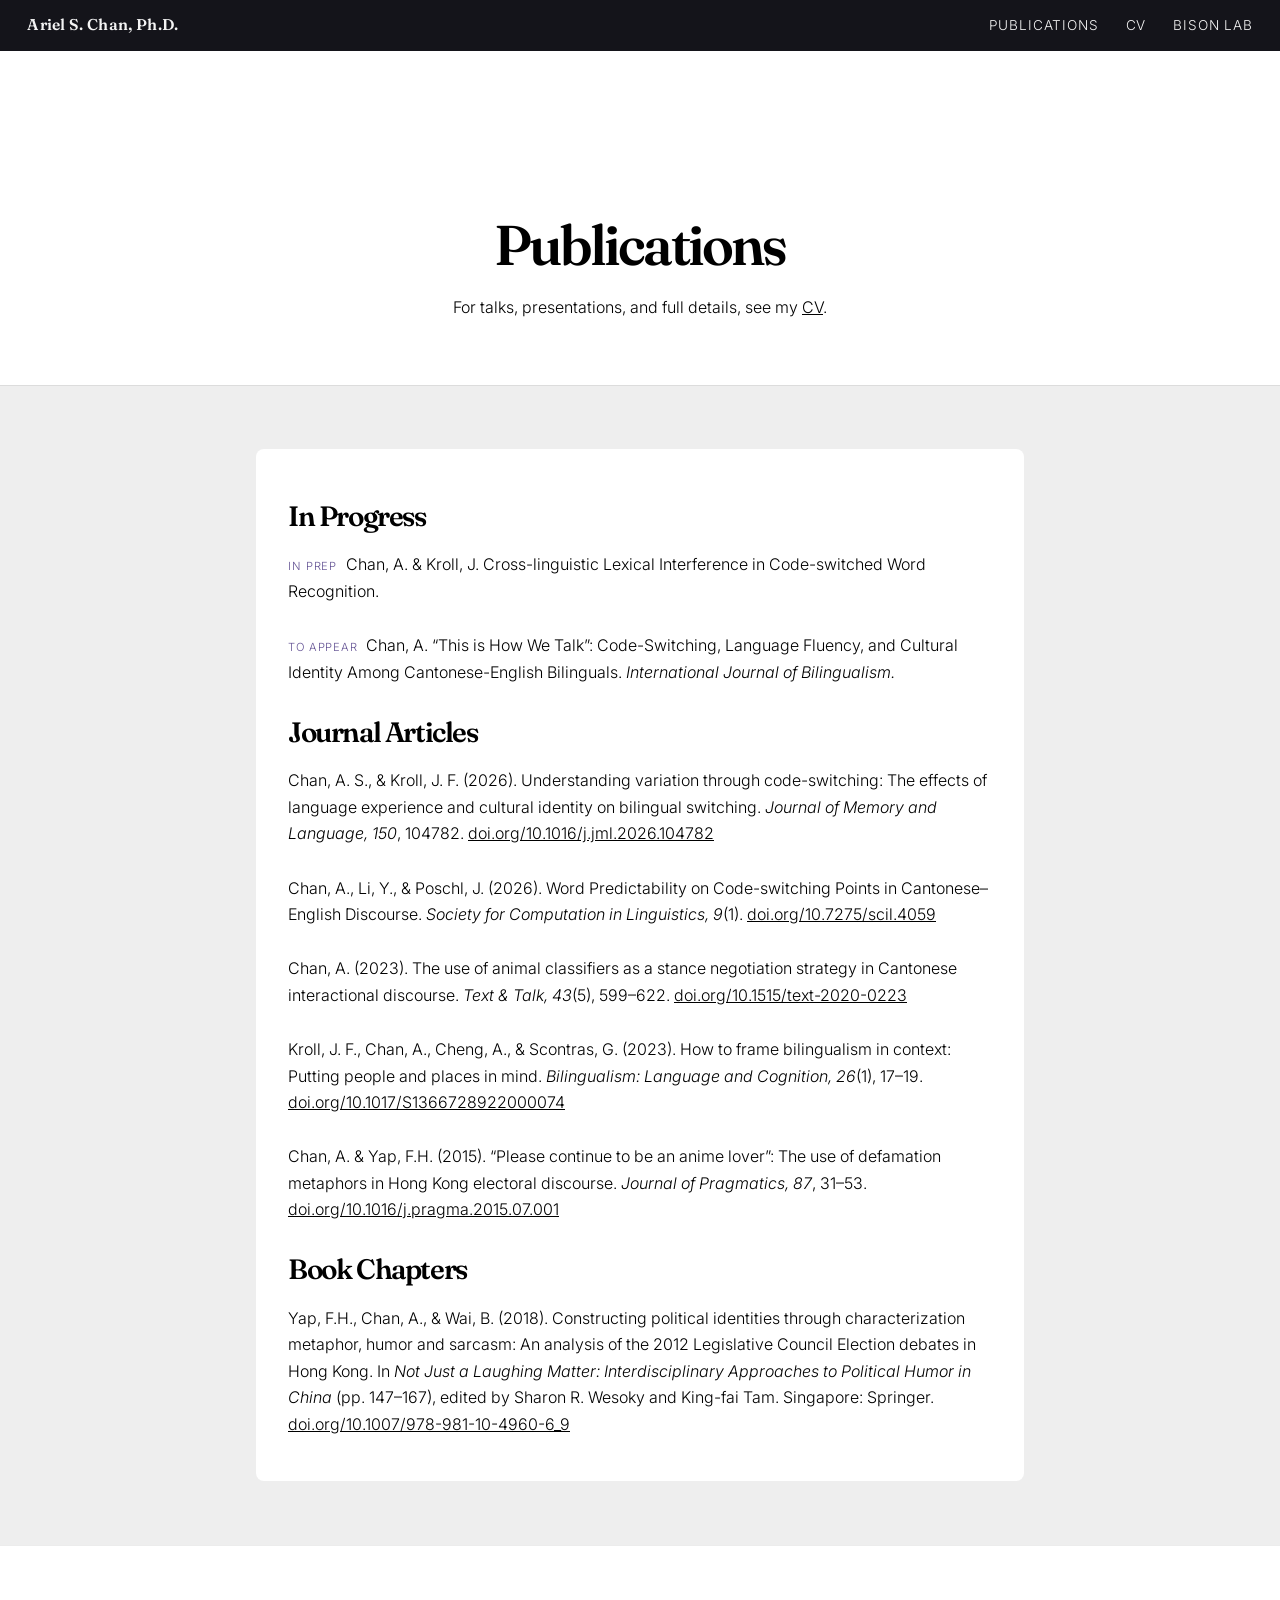
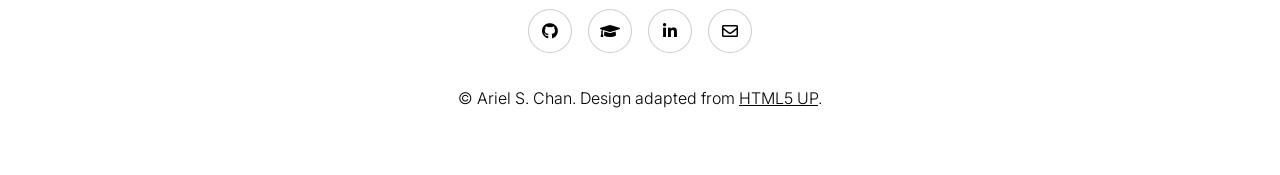
==== publications.html @ 3d6a3bdb "Update Beyond Research copy, justify About/Beyond Research text, remove Dissertation section from Pu" ====
<!DOCTYPE HTML>
<!--
	Based on Story by HTML5 UP (html5up.net/story) | @ajlkn
	Free for personal and commercial use under the CCA 3.0 license (html5up.net/license)
-->
<html>
	<head>
		<title>Publications — Ariel S. Chan, Ph.D.</title>
		<meta charset="utf-8" />
		<meta name="viewport" content="width=device-width, initial-scale=1, user-scalable=no" />
		<meta name="description" content="Publications by Ariel S. Chan, Ph.D. — bilingualism, code-switching, and sociolinguistics research." />
		<link rel="stylesheet" href="assets/css/main.css" />
		<link rel="stylesheet" href="assets/css/custom.css" />
		<noscript><link rel="stylesheet" href="assets/css/noscript.css" /></noscript>
	</head>
	<body class="is-preload">

		<nav class="site-nav">
			<a class="brand" href="index.html">Ariel S. Chan, Ph.D.</a>
			<a href="publications.html">Publications</a>
			<a href="files/Ariel_Chan_CV.pdf" target="_blank" rel="noopener">CV</a>
			<a href="https://bisonlab.sites.ucsc.edu/" target="_blank" rel="noopener">BiSoN Lab</a>
		</nav>

		<div id="wrapper" class="divided">

				<section class="wrapper style1 align-center" style="padding-top: 6em;">
					<div class="inner medium">
						<h1>Publications</h1>
						<p>For talks, presentations, and full details, see my <a href="files/Ariel_Chan_CV.pdf" target="_blank" rel="noopener">CV</a>.</p>
					</div>
				</section>

				<section class="wrapper style2 align-left">
					<div class="inner medium">
						<h2>In Progress</h2>

						<div class="pub-entry">
							<span class="pub-tag">In prep</span>Chan, A. &amp; Kroll, J. Cross-linguistic Lexical Interference in Code-switched Word Recognition.
						</div>

						<div class="pub-entry">
							<span class="pub-tag">To appear</span>Chan, A. &ldquo;This is How We Talk&rdquo;: Code-Switching, Language Fluency, and Cultural Identity Among Cantonese-English Bilinguals. <span class="pub-venue">International Journal of Bilingualism.</span>
						</div>

						<h2>Journal Articles</h2>

						<div class="pub-entry">
							Chan, A. S., &amp; Kroll, J. F. (2026). Understanding variation through code-switching: The effects of language experience and cultural identity on bilingual switching. <span class="pub-venue">Journal of Memory and Language, 150</span>, 104782. <a href="https://doi.org/10.1016/j.jml.2026.104782" target="_blank" rel="noopener">doi.org/10.1016/j.jml.2026.104782</a>
						</div>

						<div class="pub-entry">
							Chan, A., Li, Y., &amp; Poschl, J. (2026). Word Predictability on Code-switching Points in Cantonese&ndash;English Discourse. <span class="pub-venue">Society for Computation in Linguistics, 9</span>(1). <a href="https://doi.org/10.7275/scil.4059" target="_blank" rel="noopener">doi.org/10.7275/scil.4059</a>
						</div>

						<div class="pub-entry">
							Chan, A. (2023). The use of animal classifiers as a stance negotiation strategy in Cantonese interactional discourse. <span class="pub-venue">Text &amp; Talk, 43</span>(5), 599&ndash;622. <a href="https://doi.org/10.1515/text-2020-0223" target="_blank" rel="noopener">doi.org/10.1515/text-2020-0223</a>
						</div>

						<div class="pub-entry">
							Kroll, J. F., Chan, A., Cheng, A., &amp; Scontras, G. (2023). How to frame bilingualism in context: Putting people and places in mind. <span class="pub-venue">Bilingualism: Language and Cognition, 26</span>(1), 17&ndash;19. <a href="https://doi.org/10.1017/S1366728922000074" target="_blank" rel="noopener">doi.org/10.1017/S1366728922000074</a>
						</div>

						<div class="pub-entry">
							Chan, A. &amp; Yap, F.H. (2015). &ldquo;Please continue to be an anime lover&rdquo;: The use of defamation metaphors in Hong Kong electoral discourse. <span class="pub-venue">Journal of Pragmatics, 87</span>, 31&ndash;53. <a href="https://doi.org/10.1016/j.pragma.2015.07.001" target="_blank" rel="noopener">doi.org/10.1016/j.pragma.2015.07.001</a>
						</div>

						<h2>Book Chapters</h2>

						<div class="pub-entry">
							Yap, F.H., Chan, A., &amp; Wai, B. (2018). Constructing political identities through characterization metaphor, humor and sarcasm: An analysis of the 2012 Legislative Council Election debates in Hong Kong. In <span class="pub-venue">Not Just a Laughing Matter: Interdisciplinary Approaches to Political Humor in China</span> (pp. 147&ndash;167), edited by Sharon R. Wesoky and King-fai Tam. Singapore: Springer. <a href="https://doi.org/10.1007/978-981-10-4960-6_9" target="_blank" rel="noopener">doi.org/10.1007/978-981-10-4960-6_9</a>
						</div>

					</div>
				</section>

				<footer class="wrapper style1 align-center">
					<div class="inner">
						<ul class="icons">
							<li><a href="https://github.com/arielschan" class="icon brands style2 fa-github" target="_blank" rel="noopener"><span class="label">GitHub</span></a></li>
							<li><a href="https://scholar.google.com/citations?user=h59geQ8AAAAJ&hl=en&oi=ao" class="icon solid style2 fa-graduation-cap" target="_blank" rel="noopener"><span class="label">Google Scholar</span></a></li>
							<li><a href="https://www.linkedin.com/in/arielslchan/" class="icon brands style2 fa-linkedin-in" target="_blank" rel="noopener"><span class="label">LinkedIn</span></a></li>
							<li><a href="mailto:arielchan@ucsc.edu" class="icon style2 fa-envelope"><span class="label">Email</span></a></li>
						</ul>
						<p>&copy; Ariel S. Chan. Design adapted from <a href="https://html5up.net" target="_blank" rel="noopener">HTML5 UP</a>.</p>
					</div>
				</footer>

		</div>

		<script src="assets/js/jquery.min.js"></script>
		<script src="assets/js/jquery.scrollex.min.js"></script>
		<script src="assets/js/jquery.scrolly.min.js"></script>
		<script src="assets/js/browser.min.js"></script>
		<script src="assets/js/breakpoints.min.js"></script>
		<script src="assets/js/util.js"></script>
		<script src="assets/js/main.js"></script>

	</body>
</html>
---- assets/css/main.css ----
@import url(fontawesome-all.min.css);
@import url("https://fonts.googleapis.com/css?family=Source+Sans+Pro:300,300i,400,400i");

/*
	Story by HTML5 UP
	html5up.net | @ajlkn
	Free for personal and commercial use under the CCA 3.0 license (html5up.net/license)
*/

html, body, div, span, applet, object,
iframe, h1, h2, h3, h4, h5, h6, p, blockquote,
pre, a, abbr, acronym, address, big, cite,
code, del, dfn, em, img, ins, kbd, q, s, samp,
small, strike, strong, sub, sup, tt, var, b,
u, i, center, dl, dt, dd, ol, ul, li, fieldset,
form, label, legend, table, caption, tbody,
tfoot, thead, tr, th, td, article, aside,
canvas, details, embed, figure, figcaption,
footer, header, hgroup, menu, nav, output, ruby,
section, summary, time, mark, audio, video {
	margin: 0;
	padding: 0;
	border: 0;
	font-size: 100%;
	font: inherit;
	vertical-align: baseline;}

article, aside, details, figcaption, figure,
footer, header, hgroup, menu, nav, section {
	display: block;}

body {
	line-height: 1;
}

ol, ul {
	list-style: none;
}

blockquote, q {
	quotes: none;
}

	blockquote:before, blockquote:after, q:before, q:after {
		content: '';
		content: none;
	}

table {
	border-collapse: collapse;
	border-spacing: 0;
}

body {
	-webkit-text-size-adjust: none;
}

mark {
	background-color: transparent;
	color: inherit;
}

input::-moz-focus-inner {
	border: 0;
	padding: 0;
}

input, select, textarea {
	-moz-appearance: none;
	-webkit-appearance: none;
	-ms-appearance: none;
	appearance: none;
}

/* Basic */

	@-ms-viewport {
		width: device-width;
	}

	body {
		-ms-overflow-style: scrollbar;
	}

	@media screen and (max-width: 480px) {

		html, body {
			min-width: 320px;
		}

	}

	html {
		box-sizing: border-box;
	}

	*, *:before, *:after {
		box-sizing: inherit;
	}

	body {
		background: #ffffff;
	}

		body.is-preload *, body.is-preload *:before, body.is-preload *:after {
			-moz-animation: none !important;
			-webkit-animation: none !important;
			-ms-animation: none !important;
			animation: none !important;
			-moz-transition: none !important;
			-webkit-transition: none !important;
			-ms-transition: none !important;
			transition: none !important;
		}

/* Type */

	html {
		font-size: 18pt;
	}

		@media screen and (max-width: 1680px) {

			html {
				font-size: 14pt;
			}

		}

		@media screen and (max-width: 1280px) {

			html {
				font-size: 12pt;
			}

		}

		@media screen and (max-width: 736px) {

			html {
				font-size: 11pt;
			}

		}

		@media screen and (max-width: 360px) {

			html {
				font-size: 10pt;
			}

		}

	body {
		background-color: #ffffff;
		color: #000000;
	}

	body, input, select, textarea {
		font-family: "Source Sans Pro", Helvetica, sans-serif;
		font-size: 1rem;
		font-weight: 300;
		line-height: 1.65;
	}

	a {
		-moz-transition: color 0.2s ease-in-out;
		-webkit-transition: color 0.2s ease-in-out;
		-ms-transition: color 0.2s ease-in-out;
		transition: color 0.2s ease-in-out;
		text-decoration: underline;
	}

		a:hover {
			text-decoration: none;
		}

	strong, b {
		font-weight: 400;
	}

	em, i {
		font-style: italic;
	}

	p {
		margin: 0 0 2rem 0;
	}

		p.major {
			font-size: 1.25rem;
		}

	h1, h2, h3, h4, h5, h6 {
		font-weight: 300;
		line-height: 1.375;
		letter-spacing: -0.05em;
		margin: 0 0 1rem 0;
	}

		h1 a, h2 a, h3 a, h4 a, h5 a, h6 a {
			color: inherit;
			text-decoration: none;
		}

	h1 {
		font-size: 3.5rem;
		line-height: 1.2;
	}

	h2 {
		font-size: 2.25rem;
	}

	h3 {
		font-size: 1.5rem;
	}

	h4 {
		font-size: 1.1rem;
	}

	h5 {
		font-size: 0.9rem;
	}

	h6 {
		font-size: 0.7rem;
	}

	sub {
		font-size: 0.8rem;
		position: relative;
		top: 0.5rem;
	}

	sup {
		font-size: 0.8rem;
		position: relative;
		top: -0.5rem;
	}

	blockquote {
		border-left: solid 4px;
		font-style: italic;
		margin: 0 0 2rem 0;
		padding: 0.5rem 0 0.5rem 2rem;
	}

	code {
		border-radius: 4px;
		font-family: "Courier New", monospace;
		font-size: 0.9em;
		margin: 0 0.25rem;
		padding: 0.25rem 0.325rem;
	}

	pre {
		-webkit-overflow-scrolling: touch;
		font-family: "Courier New", monospace;
		font-size: 0.9em;
		margin: 0 0 2rem 0;
	}

		pre code {
			display: block;
			line-height: 1.5;
			padding: 0.75rem 1rem;
			overflow-x: auto;
		}

	hr {
		border: 0;
		border-bottom: solid 1px;
		margin: 2.5rem 0;
	}

		hr.major {
			margin: 3.5rem 0;
		}

	.align-left {
		text-align: left;
	}

	.align-center {
		text-align: center;
	}

	.align-right {
		text-align: right;
	}

	@media screen and (max-width: 736px) {

		p.major {
			font-size: 1.1rem;
		}

		h1 {
			font-size: 2.5rem;
		}

		h2 {
			font-size: 2rem;
		}

		h3 {
			font-size: 1.25rem;
		}

		h4 {
			font-size: 1rem;
		}

	}

	input, select, textarea {
		color: #000000;
	}

	a {
		color: #000000;
	}

		a:hover {
			color: #47D3E5;
		}

	strong, b {
		color: #000000;
	}

	h1, h2, h3, h4, h5, h6 {
		color: #000000;
	}

	blockquote {
		border-left-color: rgba(0, 0, 0, 0.2);
	}

	code {
		background: rgba(0, 0, 0, 0.05);
		border-color: rgba(0, 0, 0, 0.2);
	}

	hr {
		border-bottom-color: rgba(0, 0, 0, 0.2);
	}

/* Row */

	.row {
		display: flex;
		flex-wrap: wrap;
		box-sizing: border-box;
		align-items: stretch;
	}

		.row > * {
			box-sizing: border-box;
		}

		.row.gtr-uniform > * > :last-child {
			margin-bottom: 0;
		}

		.row.aln-left {
			justify-content: flex-start;
		}

		.row.aln-center {
			justify-content: center;
		}

		.row.aln-right {
			justify-content: flex-end;
		}

		.row.aln-top {
			align-items: flex-start;
		}

		.row.aln-middle {
			align-items: center;
		}

		.row.aln-bottom {
			align-items: flex-end;
		}

		.row > .imp {
			order: -1;
		}

		.row > .col-1 {
			width: 8.33333%;
		}

		.row > .off-1 {
			margin-left: 8.33333%;
		}

		.row > .col-2 {
			width: 16.66667%;
		}

		.row > .off-2 {
			margin-left: 16.66667%;
		}

		.row > .col-3 {
			width: 25%;
		}

		.row > .off-3 {
			margin-left: 25%;
		}

		.row > .col-4 {
			width: 33.33333%;
		}

		.row > .off-4 {
			margin-left: 33.33333%;
		}

		.row > .col-5 {
			width: 41.66667%;
		}

		.row > .off-5 {
			margin-left: 41.66667%;
		}

		.row > .col-6 {
			width: 50%;
		}

		.row > .off-6 {
			margin-left: 50%;
		}

		.row > .col-7 {
			width: 58.33333%;
		}

		.row > .off-7 {
			margin-left: 58.33333%;
		}

		.row > .col-8 {
			width: 66.66667%;
		}

		.row > .off-8 {
			margin-left: 66.66667%;
		}

		.row > .col-9 {
			width: 75%;
		}

		.row > .off-9 {
			margin-left: 75%;
		}

		.row > .col-10 {
			width: 83.33333%;
		}

		.row > .off-10 {
			margin-left: 83.33333%;
		}

		.row > .col-11 {
			width: 91.66667%;
		}

		.row > .off-11 {
			margin-left: 91.66667%;
		}

		.row > .col-12 {
			width: 100%;
		}

		.row > .off-12 {
			margin-left: 100%;
		}

		.row.gtr-0 {
			margin-top: 0;
			margin-left: 0rem;
		}

			.row.gtr-0 > * {
				padding: 0 0 0 0rem;
			}

			.row.gtr-0.gtr-uniform {
				margin-top: 0rem;
			}

				.row.gtr-0.gtr-uniform > * {
					padding-top: 0rem;
				}

		.row.gtr-25 {
			margin-top: 0;
			margin-left: -0.5rem;
		}

			.row.gtr-25 > * {
				padding: 0 0 0 0.5rem;
			}

			.row.gtr-25.gtr-uniform {
				margin-top: -0.5rem;
			}

				.row.gtr-25.gtr-uniform > * {
					padding-top: 0.5rem;
				}

		.row.gtr-50 {
			margin-top: 0;
			margin-left: -1rem;
		}

			.row.gtr-50 > * {
				padding: 0 0 0 1rem;
			}

			.row.gtr-50.gtr-uniform {
				margin-top: -1rem;
			}

				.row.gtr-50.gtr-uniform > * {
					padding-top: 1rem;
				}

		.row {
			margin-top: 0;
			margin-left: -2rem;
		}

			.row > * {
				padding: 0 0 0 2rem;
			}

			.row.gtr-uniform {
				margin-top: -2rem;
			}

				.row.gtr-uniform > * {
					padding-top: 2rem;
				}

		.row.gtr-150 {
			margin-top: 0;
			margin-left: -3rem;
		}

			.row.gtr-150 > * {
				padding: 0 0 0 3rem;
			}

			.row.gtr-150.gtr-uniform {
				margin-top: -3rem;
			}

				.row.gtr-150.gtr-uniform > * {
					padding-top: 3rem;
				}

		.row.gtr-200 {
			margin-top: 0;
			margin-left: -4rem;
		}

			.row.gtr-200 > * {
				padding: 0 0 0 4rem;
			}

			.row.gtr-200.gtr-uniform {
				margin-top: -4rem;
			}

				.row.gtr-200.gtr-uniform > * {
					padding-top: 4rem;
				}

		@media screen and (max-width: 1680px) {

			.row {
				display: flex;
				flex-wrap: wrap;
				box-sizing: border-box;
				align-items: stretch;
			}

				.row > * {
					box-sizing: border-box;
				}

				.row.gtr-uniform > * > :last-child {
					margin-bottom: 0;
				}

				.row.aln-left {
					justify-content: flex-start;
				}

				.row.aln-center {
					justify-content: center;
				}

				.row.aln-right {
					justify-content: flex-end;
				}

				.row.aln-top {
					align-items: flex-start;
				}

				.row.aln-middle {
					align-items: center;
				}

				.row.aln-bottom {
					align-items: flex-end;
				}

				.row > .imp-xlarge {
					order: -1;
				}

				.row > .col-1-xlarge {
					width: 8.33333%;
				}

				.row > .off-1-xlarge {
					margin-left: 8.33333%;
				}

				.row > .col-2-xlarge {
					width: 16.66667%;
				}

				.row > .off-2-xlarge {
					margin-left: 16.66667%;
				}

				.row > .col-3-xlarge {
					width: 25%;
				}

				.row > .off-3-xlarge {
					margin-left: 25%;
				}

				.row > .col-4-xlarge {
					width: 33.33333%;
				}

				.row > .off-4-xlarge {
					margin-left: 33.33333%;
				}

				.row > .col-5-xlarge {
					width: 41.66667%;
				}

				.row > .off-5-xlarge {
					margin-left: 41.66667%;
				}

				.row > .col-6-xlarge {
					width: 50%;
				}

				.row > .off-6-xlarge {
					margin-left: 50%;
				}

				.row > .col-7-xlarge {
					width: 58.33333%;
				}

				.row > .off-7-xlarge {
					margin-left: 58.33333%;
				}

				.row > .col-8-xlarge {
					width: 66.66667%;
				}

				.row > .off-8-xlarge {
					margin-left: 66.66667%;
				}

				.row > .col-9-xlarge {
					width: 75%;
				}

				.row > .off-9-xlarge {
					margin-left: 75%;
				}

				.row > .col-10-xlarge {
					width: 83.33333%;
				}

				.row > .off-10-xlarge {
					margin-left: 83.33333%;
				}

				.row > .col-11-xlarge {
					width: 91.66667%;
				}

				.row > .off-11-xlarge {
					margin-left: 91.66667%;
				}

				.row > .col-12-xlarge {
					width: 100%;
				}

				.row > .off-12-xlarge {
					margin-left: 100%;
				}

				.row.gtr-0 {
					margin-top: 0;
					margin-left: 0rem;
				}

					.row.gtr-0 > * {
						padding: 0 0 0 0rem;
					}

					.row.gtr-0.gtr-uniform {
						margin-top: 0rem;
					}

						.row.gtr-0.gtr-uniform > * {
							padding-top: 0rem;
						}

				.row.gtr-25 {
					margin-top: 0;
					margin-left: -0.5rem;
				}

					.row.gtr-25 > * {
						padding: 0 0 0 0.5rem;
					}

					.row.gtr-25.gtr-uniform {
						margin-top: -0.5rem;
					}

						.row.gtr-25.gtr-uniform > * {
							padding-top: 0.5rem;
						}

				.row.gtr-50 {
					margin-top: 0;
					margin-left: -1rem;
				}

					.row.gtr-50 > * {
						padding: 0 0 0 1rem;
					}

					.row.gtr-50.gtr-uniform {
						margin-top: -1rem;
					}

						.row.gtr-50.gtr-uniform > * {
							padding-top: 1rem;
						}

				.row {
					margin-top: 0;
					margin-left: -2rem;
				}

					.row > * {
						padding: 0 0 0 2rem;
					}

					.row.gtr-uniform {
						margin-top: -2rem;
					}

						.row.gtr-uniform > * {
							padding-top: 2rem;
						}

				.row.gtr-150 {
					margin-top: 0;
					margin-left: -3rem;
				}

					.row.gtr-150 > * {
						padding: 0 0 0 3rem;
					}

					.row.gtr-150.gtr-uniform {
						margin-top: -3rem;
					}

						.row.gtr-150.gtr-uniform > * {
							padding-top: 3rem;
						}

				.row.gtr-200 {
					margin-top: 0;
					margin-left: -4rem;
				}

					.row.gtr-200 > * {
						padding: 0 0 0 4rem;
					}

					.row.gtr-200.gtr-uniform {
						margin-top: -4rem;
					}

						.row.gtr-200.gtr-uniform > * {
							padding-top: 4rem;
						}

		}

		@media screen and (max-width: 1280px) {

			.row {
				display: flex;
				flex-wrap: wrap;
				box-sizing: border-box;
				align-items: stretch;
			}

				.row > * {
					box-sizing: border-box;
				}

				.row.gtr-uniform > * > :last-child {
					margin-bottom: 0;
				}

				.row.aln-left {
					justify-content: flex-start;
				}

				.row.aln-center {
					justify-content: center;
				}

				.row.aln-right {
					justify-content: flex-end;
				}

				.row.aln-top {
					align-items: flex-start;
				}

				.row.aln-middle {
					align-items: center;
				}

				.row.aln-bottom {
					align-items: flex-end;
				}

				.row > .imp-large {
					order: -1;
				}

				.row > .col-1-large {
					width: 8.33333%;
				}

				.row > .off-1-large {
					margin-left: 8.33333%;
				}

				.row > .col-2-large {
					width: 16.66667%;
				}

				.row > .off-2-large {
					margin-left: 16.66667%;
				}

				.row > .col-3-large {
					width: 25%;
				}

				.row > .off-3-large {
					margin-left: 25%;
				}

				.row > .col-4-large {
					width: 33.33333%;
				}

				.row > .off-4-large {
					margin-left: 33.33333%;
				}

				.row > .col-5-large {
					width: 41.66667%;
				}

				.row > .off-5-large {
					margin-left: 41.66667%;
				}

				.row > .col-6-large {
					width: 50%;
				}

				.row > .off-6-large {
					margin-left: 50%;
				}

				.row > .col-7-large {
					width: 58.33333%;
				}

				.row > .off-7-large {
					margin-left: 58.33333%;
				}

				.row > .col-8-large {
					width: 66.66667%;
				}

				.row > .off-8-large {
					margin-left: 66.66667%;
				}

				.row > .col-9-large {
					width: 75%;
				}

				.row > .off-9-large {
					margin-left: 75%;
				}

				.row > .col-10-large {
					width: 83.33333%;
				}

				.row > .off-10-large {
					margin-left: 83.33333%;
				}

				.row > .col-11-large {
					width: 91.66667%;
				}

				.row > .off-11-large {
					margin-left: 91.66667%;
				}

				.row > .col-12-large {
					width: 100%;
				}

				.row > .off-12-large {
					margin-left: 100%;
				}

				.row.gtr-0 {
					margin-top: 0;
					margin-left: 0rem;
				}

					.row.gtr-0 > * {
						padding: 0 0 0 0rem;
					}

					.row.gtr-0.gtr-uniform {
						margin-top: 0rem;
					}

						.row.gtr-0.gtr-uniform > * {
							padding-top: 0rem;
						}

				.row.gtr-25 {
					margin-top: 0;
					margin-left: -0.5rem;
				}

					.row.gtr-25 > * {
						padding: 0 0 0 0.5rem;
					}

					.row.gtr-25.gtr-uniform {
						margin-top: -0.5rem;
					}

						.row.gtr-25.gtr-uniform > * {
							padding-top: 0.5rem;
						}

				.row.gtr-50 {
					margin-top: 0;
					margin-left: -1rem;
				}

					.row.gtr-50 > * {
						padding: 0 0 0 1rem;
					}

					.row.gtr-50.gtr-uniform {
						margin-top: -1rem;
					}

						.row.gtr-50.gtr-uniform > * {
							padding-top: 1rem;
						}

				.row {
					margin-top: 0;
					margin-left: -2rem;
				}

					.row > * {
						padding: 0 0 0 2rem;
					}

					.row.gtr-uniform {
						margin-top: -2rem;
					}

						.row.gtr-uniform > * {
							padding-top: 2rem;
						}

				.row.gtr-150 {
					margin-top: 0;
					margin-left: -3rem;
				}

					.row.gtr-150 > * {
						padding: 0 0 0 3rem;
					}

					.row.gtr-150.gtr-uniform {
						margin-top: -3rem;
					}

						.row.gtr-150.gtr-uniform > * {
							padding-top: 3rem;
						}

				.row.gtr-200 {
					margin-top: 0;
					margin-left: -4rem;
				}

					.row.gtr-200 > * {
						padding: 0 0 0 4rem;
					}

					.row.gtr-200.gtr-uniform {
						margin-top: -4rem;
					}

						.row.gtr-200.gtr-uniform > * {
							padding-top: 4rem;
						}

		}

		@media screen and (max-width: 980px) {

			.row {
				display: flex;
				flex-wrap: wrap;
				box-sizing: border-box;
				align-items: stretch;
			}

				.row > * {
					box-sizing: border-box;
				}

				.row.gtr-uniform > * > :last-child {
					margin-bottom: 0;
				}

				.row.aln-left {
					justify-content: flex-start;
				}

				.row.aln-center {
					justify-content: center;
				}

				.row.aln-right {
					justify-content: flex-end;
				}

				.row.aln-top {
					align-items: flex-start;
				}

				.row.aln-middle {
					align-items: center;
				}

				.row.aln-bottom {
					align-items: flex-end;
				}

				.row > .imp-medium {
					order: -1;
				}

				.row > .col-1-medium {
					width: 8.33333%;
				}

				.row > .off-1-medium {
					margin-left: 8.33333%;
				}

				.row > .col-2-medium {
					width: 16.66667%;
				}

				.row > .off-2-medium {
					margin-left: 16.66667%;
				}

				.row > .col-3-medium {
					width: 25%;
				}

				.row > .off-3-medium {
					margin-left: 25%;
				}

				.row > .col-4-medium {
					width: 33.33333%;
				}

				.row > .off-4-medium {
					margin-left: 33.33333%;
				}

				.row > .col-5-medium {
					width: 41.66667%;
				}

				.row > .off-5-medium {
					margin-left: 41.66667%;
				}

				.row > .col-6-medium {
					width: 50%;
				}

				.row > .off-6-medium {
					margin-left: 50%;
				}

				.row > .col-7-medium {
					width: 58.33333%;
				}

				.row > .off-7-medium {
					margin-left: 58.33333%;
				}

				.row > .col-8-medium {
					width: 66.66667%;
				}

				.row > .off-8-medium {
					margin-left: 66.66667%;
				}

				.row > .col-9-medium {
					width: 75%;
				}

				.row > .off-9-medium {
					margin-left: 75%;
				}

				.row > .col-10-medium {
					width: 83.33333%;
				}

				.row > .off-10-medium {
					margin-left: 83.33333%;
				}

				.row > .col-11-medium {
					width: 91.66667%;
				}

				.row > .off-11-medium {
					margin-left: 91.66667%;
				}

				.row > .col-12-medium {
					width: 100%;
				}

				.row > .off-12-medium {
					margin-left: 100%;
				}

				.row.gtr-0 {
					margin-top: 0;
					margin-left: 0rem;
				}

					.row.gtr-0 > * {
						padding: 0 0 0 0rem;
					}

					.row.gtr-0.gtr-uniform {
						margin-top: 0rem;
					}

						.row.gtr-0.gtr-uniform > * {
							padding-top: 0rem;
						}

				.row.gtr-25 {
					margin-top: 0;
					margin-left: -0.5rem;
				}

					.row.gtr-25 > * {
						padding: 0 0 0 0.5rem;
					}

					.row.gtr-25.gtr-uniform {
						margin-top: -0.5rem;
					}

						.row.gtr-25.gtr-uniform > * {
							padding-top: 0.5rem;
						}

				.row.gtr-50 {
					margin-top: 0;
					margin-left: -1rem;
				}

					.row.gtr-50 > * {
						padding: 0 0 0 1rem;
					}

					.row.gtr-50.gtr-uniform {
						margin-top: -1rem;
					}

						.row.gtr-50.gtr-uniform > * {
							padding-top: 1rem;
						}

				.row {
					margin-top: 0;
					margin-left: -2rem;
				}

					.row > * {
						padding: 0 0 0 2rem;
					}

					.row.gtr-uniform {
						margin-top: -2rem;
					}

						.row.gtr-uniform > * {
							padding-top: 2rem;
						}

				.row.gtr-150 {
					margin-top: 0;
					margin-left: -3rem;
				}

					.row.gtr-150 > * {
						padding: 0 0 0 3rem;
					}

					.row.gtr-150.gtr-uniform {
						margin-top: -3rem;
					}

						.row.gtr-150.gtr-uniform > * {
							padding-top: 3rem;
						}

				.row.gtr-200 {
					margin-top: 0;
					margin-left: -4rem;
				}

					.row.gtr-200 > * {
						padding: 0 0 0 4rem;
					}

					.row.gtr-200.gtr-uniform {
						margin-top: -4rem;
					}

						.row.gtr-200.gtr-uniform > * {
							padding-top: 4rem;
						}

		}

		@media screen and (max-width: 736px) {

			.row {
				display: flex;
				flex-wrap: wrap;
				box-sizing: border-box;
				align-items: stretch;
			}

				.row > * {
					box-sizing: border-box;
				}

				.row.gtr-uniform > * > :last-child {
					margin-bottom: 0;
				}

				.row.aln-left {
					justify-content: flex-start;
				}

				.row.aln-center {
					justify-content: center;
				}

				.row.aln-right {
					justify-content: flex-end;
				}

				.row.aln-top {
					align-items: flex-start;
				}

				.row.aln-middle {
					align-items: center;
				}

				.row.aln-bottom {
					align-items: flex-end;
				}

				.row > .imp-small {
					order: -1;
				}

				.row > .col-1-small {
					width: 8.33333%;
				}

				.row > .off-1-small {
					margin-left: 8.33333%;
				}

				.row > .col-2-small {
					width: 16.66667%;
				}

				.row > .off-2-small {
					margin-left: 16.66667%;
				}

				.row > .col-3-small {
					width: 25%;
				}

				.row > .off-3-small {
					margin-left: 25%;
				}

				.row > .col-4-small {
					width: 33.33333%;
				}

				.row > .off-4-small {
					margin-left: 33.33333%;
				}

				.row > .col-5-small {
					width: 41.66667%;
				}

				.row > .off-5-small {
					margin-left: 41.66667%;
				}

				.row > .col-6-small {
					width: 50%;
				}

				.row > .off-6-small {
					margin-left: 50%;
				}

				.row > .col-7-small {
					width: 58.33333%;
				}

				.row > .off-7-small {
					margin-left: 58.33333%;
				}

				.row > .col-8-small {
					width: 66.66667%;
				}

				.row > .off-8-small {
					margin-left: 66.66667%;
				}

				.row > .col-9-small {
					width: 75%;
				}

				.row > .off-9-small {
					margin-left: 75%;
				}

				.row > .col-10-small {
					width: 83.33333%;
				}

				.row > .off-10-small {
					margin-left: 83.33333%;
				}

				.row > .col-11-small {
					width: 91.66667%;
				}

				.row > .off-11-small {
					margin-left: 91.66667%;
				}

				.row > .col-12-small {
					width: 100%;
				}

				.row > .off-12-small {
					margin-left: 100%;
				}

				.row.gtr-0 {
					margin-top: 0;
					margin-left: 0rem;
				}

					.row.gtr-0 > * {
						padding: 0 0 0 0rem;
					}

					.row.gtr-0.gtr-uniform {
						margin-top: 0rem;
					}

						.row.gtr-0.gtr-uniform > * {
							padding-top: 0rem;
						}

				.row.gtr-25 {
					margin-top: 0;
					margin-left: -0.5rem;
				}

					.row.gtr-25 > * {
						padding: 0 0 0 0.5rem;
					}

					.row.gtr-25.gtr-uniform {
						margin-top: -0.5rem;
					}

						.row.gtr-25.gtr-uniform > * {
							padding-top: 0.5rem;
						}

				.row.gtr-50 {
					margin-top: 0;
					margin-left: -1rem;
				}

					.row.gtr-50 > * {
						padding: 0 0 0 1rem;
					}

					.row.gtr-50.gtr-uniform {
						margin-top: -1rem;
					}

						.row.gtr-50.gtr-uniform > * {
							padding-top: 1rem;
						}

				.row {
					margin-top: 0;
					margin-left: -2rem;
				}

					.row > * {
						padding: 0 0 0 2rem;
					}

					.row.gtr-uniform {
						margin-top: -2rem;
					}

						.row.gtr-uniform > * {
							padding-top: 2rem;
						}

				.row.gtr-150 {
					margin-top: 0;
					margin-left: -3rem;
				}

					.row.gtr-150 > * {
						padding: 0 0 0 3rem;
					}

					.row.gtr-150.gtr-uniform {
						margin-top: -3rem;
					}

						.row.gtr-150.gtr-uniform > * {
							padding-top: 3rem;
						}

				.row.gtr-200 {
					margin-top: 0;
					margin-left: -4rem;
				}

					.row.gtr-200 > * {
						padding: 0 0 0 4rem;
					}

					.row.gtr-200.gtr-uniform {
						margin-top: -4rem;
					}

						.row.gtr-200.gtr-uniform > * {
							padding-top: 4rem;
						}

		}

		@media screen and (max-width: 480px) {

			.row {
				display: flex;
				flex-wrap: wrap;
				box-sizing: border-box;
				align-items: stretch;
			}

				.row > * {
					box-sizing: border-box;
				}

				.row.gtr-uniform > * > :last-child {
					margin-bottom: 0;
				}

				.row.aln-left {
					justify-content: flex-start;
				}

				.row.aln-center {
					justify-content: center;
				}

				.row.aln-right {
					justify-content: flex-end;
				}

				.row.aln-top {
					align-items: flex-start;
				}

				.row.aln-middle {
					align-items: center;
				}

				.row.aln-bottom {
					align-items: flex-end;
				}

				.row > .imp-xsmall {
					order: -1;
				}

				.row > .col-1-xsmall {
					width: 8.33333%;
				}

				.row > .off-1-xsmall {
					margin-left: 8.33333%;
				}

				.row > .col-2-xsmall {
					width: 16.66667%;
				}

				.row > .off-2-xsmall {
					margin-left: 16.66667%;
				}

				.row > .col-3-xsmall {
					width: 25%;
				}

				.row > .off-3-xsmall {
					margin-left: 25%;
				}

				.row > .col-4-xsmall {
					width: 33.33333%;
				}

				.row > .off-4-xsmall {
					margin-left: 33.33333%;
				}

				.row > .col-5-xsmall {
					width: 41.66667%;
				}

				.row > .off-5-xsmall {
					margin-left: 41.66667%;
				}

				.row > .col-6-xsmall {
					width: 50%;
				}

				.row > .off-6-xsmall {
					margin-left: 50%;
				}

				.row > .col-7-xsmall {
					width: 58.33333%;
				}

				.row > .off-7-xsmall {
					margin-left: 58.33333%;
				}

				.row > .col-8-xsmall {
					width: 66.66667%;
				}

				.row > .off-8-xsmall {
					margin-left: 66.66667%;
				}

				.row > .col-9-xsmall {
					width: 75%;
				}

				.row > .off-9-xsmall {
					margin-left: 75%;
				}

				.row > .col-10-xsmall {
					width: 83.33333%;
				}

				.row > .off-10-xsmall {
					margin-left: 83.33333%;
				}

				.row > .col-11-xsmall {
					width: 91.66667%;
				}

				.row > .off-11-xsmall {
					margin-left: 91.66667%;
				}

				.row > .col-12-xsmall {
					width: 100%;
				}

				.row > .off-12-xsmall {
					margin-left: 100%;
				}

				.row.gtr-0 {
					margin-top: 0;
					margin-left: 0rem;
				}

					.row.gtr-0 > * {
						padding: 0 0 0 0rem;
					}

					.row.gtr-0.gtr-uniform {
						margin-top: 0rem;
					}

						.row.gtr-0.gtr-uniform > * {
							padding-top: 0rem;
						}

				.row.gtr-25 {
					margin-top: 0;
					margin-left: -0.5rem;
				}

					.row.gtr-25 > * {
						padding: 0 0 0 0.5rem;
					}

					.row.gtr-25.gtr-uniform {
						margin-top: -0.5rem;
					}

						.row.gtr-25.gtr-uniform > * {
							padding-top: 0.5rem;
						}

				.row.gtr-50 {
					margin-top: 0;
					margin-left: -1rem;
				}

					.row.gtr-50 > * {
						padding: 0 0 0 1rem;
					}

					.row.gtr-50.gtr-uniform {
						margin-top: -1rem;
					}

						.row.gtr-50.gtr-uniform > * {
							padding-top: 1rem;
						}

				.row {
					margin-top: 0;
					margin-left: -2rem;
				}

					.row > * {
						padding: 0 0 0 2rem;
					}

					.row.gtr-uniform {
						margin-top: -2rem;
					}

						.row.gtr-uniform > * {
							padding-top: 2rem;
						}

				.row.gtr-150 {
					margin-top: 0;
					margin-left: -3rem;
				}

					.row.gtr-150 > * {
						padding: 0 0 0 3rem;
					}

					.row.gtr-150.gtr-uniform {
						margin-top: -3rem;
					}

						.row.gtr-150.gtr-uniform > * {
							padding-top: 3rem;
						}

				.row.gtr-200 {
					margin-top: 0;
					margin-left: -4rem;
				}

					.row.gtr-200 > * {
						padding: 0 0 0 4rem;
					}

					.row.gtr-200.gtr-uniform {
						margin-top: -4rem;
					}

						.row.gtr-200.gtr-uniform > * {
							padding-top: 4rem;
						}

		}

		@media screen and (max-width: 360px) {

			.row {
				display: flex;
				flex-wrap: wrap;
				box-sizing: border-box;
				align-items: stretch;
			}

				.row > * {
					box-sizing: border-box;
				}

				.row.gtr-uniform > * > :last-child {
					margin-bottom: 0;
				}

				.row.aln-left {
					justify-content: flex-start;
				}

				.row.aln-center {
					justify-content: center;
				}

				.row.aln-right {
					justify-content: flex-end;
				}

				.row.aln-top {
					align-items: flex-start;
				}

				.row.aln-middle {
					align-items: center;
				}

				.row.aln-bottom {
					align-items: flex-end;
				}

				.row > .imp-xxsmall {
					order: -1;
				}

				.row > .col-1-xxsmall {
					width: 8.33333%;
				}

				.row > .off-1-xxsmall {
					margin-left: 8.33333%;
				}

				.row > .col-2-xxsmall {
					width: 16.66667%;
				}

				.row > .off-2-xxsmall {
					margin-left: 16.66667%;
				}

				.row > .col-3-xxsmall {
					width: 25%;
				}

				.row > .off-3-xxsmall {
					margin-left: 25%;
				}

				.row > .col-4-xxsmall {
					width: 33.33333%;
				}

				.row > .off-4-xxsmall {
					margin-left: 33.33333%;
				}

				.row > .col-5-xxsmall {
					width: 41.66667%;
				}

				.row > .off-5-xxsmall {
					margin-left: 41.66667%;
				}

				.row > .col-6-xxsmall {
					width: 50%;
				}

				.row > .off-6-xxsmall {
					margin-left: 50%;
				}

				.row > .col-7-xxsmall {
					width: 58.33333%;
				}

				.row > .off-7-xxsmall {
					margin-left: 58.33333%;
				}

				.row > .col-8-xxsmall {
					width: 66.66667%;
				}

				.row > .off-8-xxsmall {
					margin-left: 66.66667%;
				}

				.row > .col-9-xxsmall {
					width: 75%;
				}

				.row > .off-9-xxsmall {
					margin-left: 75%;
				}

				.row > .col-10-xxsmall {
					width: 83.33333%;
				}

				.row > .off-10-xxsmall {
					margin-left: 83.33333%;
				}

				.row > .col-11-xxsmall {
					width: 91.66667%;
				}

				.row > .off-11-xxsmall {
					margin-left: 91.66667%;
				}

				.row > .col-12-xxsmall {
					width: 100%;
				}

				.row > .off-12-xxsmall {
					margin-left: 100%;
				}

				.row.gtr-0 {
					margin-top: 0;
					margin-left: 0rem;
				}

					.row.gtr-0 > * {
						padding: 0 0 0 0rem;
					}

					.row.gtr-0.gtr-uniform {
						margin-top: 0rem;
					}

						.row.gtr-0.gtr-uniform > * {
							padding-top: 0rem;
						}

				.row.gtr-25 {
					margin-top: 0;
					margin-left: -0.5rem;
				}

					.row.gtr-25 > * {
						padding: 0 0 0 0.5rem;
					}

					.row.gtr-25.gtr-uniform {
						margin-top: -0.5rem;
					}

						.row.gtr-25.gtr-uniform > * {
							padding-top: 0.5rem;
						}

				.row.gtr-50 {
					margin-top: 0;
					margin-left: -1rem;
				}

					.row.gtr-50 > * {
						padding: 0 0 0 1rem;
					}

					.row.gtr-50.gtr-uniform {
						margin-top: -1rem;
					}

						.row.gtr-50.gtr-uniform > * {
							padding-top: 1rem;
						}

				.row {
					margin-top: 0;
					margin-left: -2rem;
				}

					.row > * {
						padding: 0 0 0 2rem;
					}

					.row.gtr-uniform {
						margin-top: -2rem;
					}

						.row.gtr-uniform > * {
							padding-top: 2rem;
						}

				.row.gtr-150 {
					margin-top: 0;
					margin-left: -3rem;
				}

					.row.gtr-150 > * {
						padding: 0 0 0 3rem;
					}

					.row.gtr-150.gtr-uniform {
						margin-top: -3rem;
					}

						.row.gtr-150.gtr-uniform > * {
							padding-top: 3rem;
						}

				.row.gtr-200 {
					margin-top: 0;
					margin-left: -4rem;
				}

					.row.gtr-200 > * {
						padding: 0 0 0 4rem;
					}

					.row.gtr-200.gtr-uniform {
						margin-top: -4rem;
					}

						.row.gtr-200.gtr-uniform > * {
							padding-top: 4rem;
						}

		}

/* Box */

	.box {
		border-radius: 4px;
		border: solid 1px;
		margin-bottom: 2rem;
		padding: 1.5rem;
	}

		.box > :last-child,
		.box > :last-child > :last-child,
		.box > :last-child > :last-child > :last-child {
			margin-bottom: 0;
		}

		.box.alt {
			border: 0;
			border-radius: 0;
			padding: 0;
		}

	.box {
		border-color: rgba(0, 0, 0, 0.2);
	}

/* Button */

	input[type="submit"],
	input[type="reset"],
	input[type="button"],
	button,
	.button {
		-moz-appearance: none;
		-webkit-appearance: none;
		-ms-appearance: none;
		appearance: none;
		-moz-transition: background-color 0.2s ease-in-out, box-shadow 0.2s ease-in-out, color 0.2s ease-in-out;
		-webkit-transition: background-color 0.2s ease-in-out, box-shadow 0.2s ease-in-out, color 0.2s ease-in-out;
		-ms-transition: background-color 0.2s ease-in-out, box-shadow 0.2s ease-in-out, color 0.2s ease-in-out;
		transition: background-color 0.2s ease-in-out, box-shadow 0.2s ease-in-out, color 0.2s ease-in-out;
		border: 0;
		cursor: pointer;
		display: inline-block;
		font-weight: 400;
		letter-spacing: 0.125em;
		text-align: center;
		text-decoration: none;
		text-transform: uppercase;
		white-space: nowrap;
		font-size: 0.75rem;
		max-width: 20rem;
		height: 3.75em;
		line-height: 3.75em;
		border-radius: 3.75em;
		padding: 0 2.5em;
		text-overflow: ellipsis;
		overflow: hidden;
	}

		input[type="submit"].icon:before,
		input[type="reset"].icon:before,
		input[type="button"].icon:before,
		button.icon:before,
		.button.icon:before {
			margin-right: 0.5rem;
		}

		input[type="submit"].fit,
		input[type="reset"].fit,
		input[type="button"].fit,
		button.fit,
		.button.fit {
			width: 100%;
		}

		input[type="submit"].small,
		input[type="reset"].small,
		input[type="button"].small,
		button.small,
		.button.small {
			font-size: 0.6rem;
			height: 3.325em;
			line-height: 3.325em;
			border-radius: 3.325em;
			padding: 0 2em;
		}

		input[type="submit"].large,
		input[type="reset"].large,
		input[type="button"].large,
		button.large,
		.button.large {
			font-size: 0.8rem;
			height: 4em;
			line-height: 4em;
			border-radius: 4em;
			padding: 0 3em;
		}

		input[type="submit"].wide,
		input[type="reset"].wide,
		input[type="button"].wide,
		button.wide,
		.button.wide {
			min-width: 14em;
		}

		input[type="submit"].disabled, input[type="submit"]:disabled,
		input[type="reset"].disabled,
		input[type="reset"]:disabled,
		input[type="button"].disabled,
		input[type="button"]:disabled,
		button.disabled,
		button:disabled,
		.button.disabled,
		.button:disabled {
			pointer-events: none;
			opacity: 0.25;
		}

	input[type="submit"],
	input[type="reset"],
	input[type="button"],
	button,
	.button {
		background-color: transparent;
		box-shadow: inset 0 0 0 1px rgba(0, 0, 0, 0.2);
		color: #000000 !important;
	}

		input[type="submit"]:hover,
		input[type="reset"]:hover,
		input[type="button"]:hover,
		button:hover,
		.button:hover {
			box-shadow: inset 0 0 0 1px #47D3E5;
			color: #47D3E5 !important;
		}

		input[type="submit"]:active,
		input[type="reset"]:active,
		input[type="button"]:active,
		button:active,
		.button:active {
			background-color: rgba(71, 211, 229, 0.2);
			box-shadow: inset 0 0 0 1px #47D3E5;
			color: #47D3E5 !important;
		}

		input[type="submit"].primary,
		input[type="reset"].primary,
		input[type="button"].primary,
		button.primary,
		.button.primary {
			background-color: #000000;
			box-shadow: none;
			color: #ffffff !important;
		}

			input[type="submit"].primary:hover,
			input[type="reset"].primary:hover,
			input[type="button"].primary:hover,
			button.primary:hover,
			.button.primary:hover {
				background-color: #47D3E5;
			}

			input[type="submit"].primary:active,
			input[type="reset"].primary:active,
			input[type="button"].primary:active,
			button.primary:active,
			.button.primary:active {
				background-color: #1ebdd1;
			}

/* Form */

	form {
		margin: 0 0 2rem 0;
	}

		form > :last-child {
			margin-bottom: 0;
		}

		form > .fields {
			display: -moz-flex;
			display: -webkit-flex;
			display: -ms-flex;
			display: flex;
			-moz-flex-wrap: wrap;
			-webkit-flex-wrap: wrap;
			-ms-flex-wrap: wrap;
			flex-wrap: wrap;
			width: calc(100% + 3rem);
			margin: -1.5rem 0 2rem -1.5rem;
		}

			form > .fields > .field {
				-moz-flex-grow: 0;
				-webkit-flex-grow: 0;
				-ms-flex-grow: 0;
				flex-grow: 0;
				-moz-flex-shrink: 0;
				-webkit-flex-shrink: 0;
				-ms-flex-shrink: 0;
				flex-shrink: 0;
				padding: 1.5rem 0 0 1.5rem;
				width: calc(100% - 1.5rem);
			}

				form > .fields > .field.half {
					width: calc(50% - 0.75rem);
				}

				form > .fields > .field.third {
					width: calc(100%/3 - 0.5rem);
				}

				form > .fields > .field.quarter {
					width: calc(25% - 0.375rem);
				}

		@media screen and (max-width: 480px) {

			form > .fields {
				width: calc(100% + 3rem);
				margin: -1.5rem 0 2rem -1.5rem;
			}

				form > .fields > .field {
					padding: 1.5rem 0 0 1.5rem;
					width: calc(100% - 1.5rem);
				}

					form > .fields > .field.half {
						width: calc(100% - 1.5rem);
					}

					form > .fields > .field.third {
						width: calc(100% - 1.5rem);
					}

					form > .fields > .field.quarter {
						width: calc(100% - 1.5rem);
					}

		}

	label {
		display: block;
		font-size: 0.9rem;
		font-weight: 400;
		margin: 0 0 1rem 0;
	}

	input[type="text"],
	input[type="password"],
	input[type="email"],
	input[type="tel"],
	input[type="search"],
	input[type="url"],
	select,
	textarea {
		-moz-appearance: none;
		-webkit-appearance: none;
		-ms-appearance: none;
		appearance: none;
		background-color: transparent;
		border-radius: 4px;
		border: none;
		border: solid 1px;
		color: inherit;
		display: block;
		outline: 0;
		padding: 0 0.825rem;
		text-decoration: none;
		width: 100%;
	}

		input[type="text"]:invalid,
		input[type="password"]:invalid,
		input[type="email"]:invalid,
		input[type="tel"]:invalid,
		input[type="search"]:invalid,
		input[type="url"]:invalid,
		select:invalid,
		textarea:invalid {
			box-shadow: none;
		}

	select {
		background-size: 1.25rem;
		background-repeat: no-repeat;
		background-position: calc(100% - 1rem) center;
		height: 2.75rem;
		padding-right: 2.75rem;
		text-overflow: ellipsis;
	}

		select:focus::-ms-value {
			background-color: transparent;
		}

		select::-ms-expand {
			display: none;
		}

	input[type="text"],
	input[type="password"],
	input[type="email"],
	input[type="tel"],
	input[type="search"],
	input[type="url"],
	select {
		height: 2.75rem;
	}

	textarea {
		padding: 0.75rem 1rem;
	}

	input[type="checkbox"],
	input[type="radio"] {
		-moz-appearance: none;
		-webkit-appearance: none;
		-ms-appearance: none;
		appearance: none;
		display: block;
		float: left;
		margin-right: -2rem;
		opacity: 0;
		width: 1rem;
		z-index: -1;
	}

		input[type="checkbox"] + label,
		input[type="radio"] + label {
			text-decoration: none;
			-moz-user-select: none;
			-webkit-user-select: none;
			-ms-user-select: none;
			user-select: none;
			cursor: pointer;
			display: inline-block;
			font-size: 1rem;
			font-weight: 300;
			padding-left: 2.4rem;
			padding-right: 0.75rem;
			position: relative;
			margin-bottom: 0;
		}

			input[type="checkbox"] + label:before,
			input[type="radio"] + label:before {
				-moz-osx-font-smoothing: grayscale;
				-webkit-font-smoothing: antialiased;
				display: inline-block;
				font-style: normal;
				font-variant: normal;
				text-rendering: auto;
				line-height: 1;
				text-transform: none !important;
				font-family: 'Font Awesome 5 Free';
				font-weight: 900;
			}

			input[type="checkbox"] + label:before,
			input[type="radio"] + label:before {
				border-radius: 4px;
				border: solid 1px;
				content: '';
				display: inline-block;
				font-size: 0.8rem;
				height: 1.65rem;
				left: 0;
				line-height: 1.65rem;
				position: absolute;
				text-align: center;
				top: 0;
				width: 1.65rem;
			}

		input[type="checkbox"]:checked + label:before,
		input[type="radio"]:checked + label:before {
			content: '\f00c';
		}

	input[type="checkbox"] + label:before {
		border-radius: 4px;
	}

	input[type="radio"] + label:before {
		border-radius: 100%;
	}

	::-webkit-input-placeholder {
		opacity: 1.0;
	}

	:-moz-placeholder {
		opacity: 1.0;
	}

	::-moz-placeholder {
		opacity: 1.0;
	}

	:-ms-input-placeholder {
		opacity: 1.0;
	}

	label {
		color: #000000;
	}

	input[type="text"],
	input[type="password"],
	input[type="email"],
	input[type="tel"],
	input[type="search"],
	input[type="url"],
	select,
	textarea {
		border-color: rgba(0, 0, 0, 0.2);
	}

		input[type="text"]:focus,
		input[type="password"]:focus,
		input[type="email"]:focus,
		input[type="tel"]:focus,
		input[type="search"]:focus,
		input[type="url"]:focus,
		select:focus,
		textarea:focus {
			border-color: #47D3E5;
			box-shadow: 0 0 0 1px #47D3E5;
		}

	select {
		background-image: url("data:image/svg+xml;charset=utf8,%3Csvg xmlns='http://www.w3.org/2000/svg' width='40' height='40' preserveAspectRatio='none' viewBox='0 0 40 40'%3E%3Cpath d='M9.4,12.3l10.4,10.4l10.4-10.4c0.2-0.2,0.5-0.4,0.9-0.4c0.3,0,0.6,0.1,0.9,0.4l3.3,3.3c0.2,0.2,0.4,0.5,0.4,0.9 c0,0.4-0.1,0.6-0.4,0.9L20.7,31.9c-0.2,0.2-0.5,0.4-0.9,0.4c-0.3,0-0.6-0.1-0.9-0.4L4.3,17.3c-0.2-0.2-0.4-0.5-0.4-0.9 c0-0.4,0.1-0.6,0.4-0.9l3.3-3.3c0.2-0.2,0.5-0.4,0.9-0.4S9.1,12.1,9.4,12.3z' fill='rgba(0, 0, 0, 0.2)' /%3E%3C/svg%3E");
	}

		select option {
			color: #000000;
			background: #ffffff;
		}

	input[type="checkbox"] + label,
	input[type="radio"] + label {
		color: #000000;
	}

		input[type="checkbox"] + label:before,
		input[type="radio"] + label:before {
			border-color: rgba(0, 0, 0, 0.2);
		}

	input[type="checkbox"]:checked + label:before,
	input[type="radio"]:checked + label:before {
		background-color: #000000;
		border-color: #000000;
		color: #ffffff;
	}

	input[type="checkbox"]:focus + label:before,
	input[type="radio"]:focus + label:before {
		border-color: #47D3E5;
		box-shadow: 0 0 0 1px #47D3E5;
	}

	::-webkit-input-placeholder {
		color: rgba(0, 0, 0, 0.75) !important;
	}

	:-moz-placeholder {
		color: rgba(0, 0, 0, 0.75) !important;
	}

	::-moz-placeholder {
		color: rgba(0, 0, 0, 0.75) !important;
	}

	:-ms-input-placeholder {
		color: rgba(0, 0, 0, 0.75) !important;
	}

/* Icon */

	.icon {
		text-decoration: none;
		border-bottom: none;
		position: relative;
		text-align: center;
	}

		.icon:before {
			-moz-osx-font-smoothing: grayscale;
			-webkit-font-smoothing: antialiased;
			display: inline-block;
			font-style: normal;
			font-variant: normal;
			text-rendering: auto;
			line-height: 1;
			text-transform: none !important;
			font-family: 'Font Awesome 5 Free';
			font-weight: 400;
		}

		.icon > .label {
			display: none;
		}

		.icon:before {
			line-height: inherit;
		}

		.icon.solid:before {
			font-weight: 900;
		}

		.icon.brands:before {
			font-family: 'Font Awesome 5 Brands';
		}

		.icon.style2:before {
			border-radius: 2.75em;
			display: inline-block;
			height: 2.75em;
			line-height: 2.75em;
			width: 2.75em;
		}

		.icon.major {
			display: block;
			margin: 0 0 1rem 0;
		}

			.icon.major:before {
				font-size: 1.25rem;
			}

	a.icon.style2:before {
		-moz-transition: background-color 0.2s ease-in-out, box-shadow 0.2s ease-in-out, color 0.2s ease-in-out;
		-webkit-transition: background-color 0.2s ease-in-out, box-shadow 0.2s ease-in-out, color 0.2s ease-in-out;
		-ms-transition: background-color 0.2s ease-in-out, box-shadow 0.2s ease-in-out, color 0.2s ease-in-out;
		transition: background-color 0.2s ease-in-out, box-shadow 0.2s ease-in-out, color 0.2s ease-in-out;
	}

	.icon.style2:before {
		box-shadow: inset 0 0 0 1px rgba(0, 0, 0, 0.2);
	}

	a.icon.style2:hover:before {
		box-shadow: inset 0 0 0 1px #47D3E5;
		color: #47D3E5;
	}

	a.icon.style2:active:before {
		background-color: rgba(71, 211, 229, 0.1);
		box-shadow: inset 0 0 0 1px #47D3E5;
		color: #47D3E5;
	}

/* Image */

	.image {
		border: 0;
		border-radius: 4px;
		display: inline-block;
		position: relative;
	}

		.image img {
			display: block;
			border-radius: 4px;
		}

		.image.left, .image.right {
			width: 40%;
			max-width: 10rem;
		}

			.image.left img, .image.right img {
				width: 100%;
			}

		.image.left {
			float: left;
			margin: 0 1.5rem 1rem 0;
			top: 0.25rem;
		}

		.image.right {
			float: right;
			margin: 0 0 1rem 1.5rem;
			top: 0.25rem;
		}

		.image.fit {
			display: block;
			margin: 0 0 2rem 0;
			width: 100%;
		}

			.image.fit img {
				width: 100%;
			}

		.image.main {
			display: block;
			margin: 0 0 3rem 0;
			width: 100%;
		}

			.image.main img {
				width: 100%;
			}

/* List */

	ol {
		list-style: decimal;
		margin: 0 0 2rem 0;
		padding-left: 1.25rem;
	}

		ol li {
			padding-left: 0.25rem;
		}

	ul {
		list-style: disc;
		margin: 0 0 2rem 0;
		padding-left: 1rem;
	}

		ul li {
			padding-left: 0.5rem;
		}

		ul.alt {
			list-style: none;
			padding-left: 0;
		}

			ul.alt li {
				border-top: solid 1px;
				padding: 0.5rem 0;
			}

				ul.alt li:first-child {
					border-top: 0;
					padding-top: 0;
				}

	dl {
		margin: 0 0 2rem 0;
	}

		dl dt {
			display: block;
			font-weight: 400;
			margin: 0 0 1rem 0;
		}

		dl dd {
			margin-left: 2rem;
		}

		dl.style2 dt {
			width: 25%;
			float: left;
		}

		dl.style2 dd {
			width: 70%;
			float: left;
		}

		dl.style2:after {
			content: '';
			display: block;
			clear: both;
		}

	ul.alt li {
		border-top-color: rgba(0, 0, 0, 0.2);
	}

/* Actions */

	ul.actions {
		display: -moz-flex;
		display: -webkit-flex;
		display: -ms-flex;
		display: flex;
		cursor: default;
		list-style: none;
		margin-left: -1rem;
		padding-left: 0;
	}

		ul.actions li {
			padding: 0 0 0 1rem;
			vertical-align: middle;
		}

		ul.actions.special {
			-moz-justify-content: center;
			-webkit-justify-content: center;
			-ms-justify-content: center;
			justify-content: center;
			width: 100%;
			margin-left: 0;
		}

			ul.actions.special li:first-child {
				padding-left: 0;
			}

		ul.actions.stacked {
			-moz-flex-direction: column;
			-webkit-flex-direction: column;
			-ms-flex-direction: column;
			flex-direction: column;
			margin-left: 0;
		}

			ul.actions.stacked li {
				padding: 1.3rem 0 0 0;
			}

				ul.actions.stacked li:first-child {
					padding-top: 0;
				}

		ul.actions.fit {
			width: calc(100% + 1rem);
		}

			ul.actions.fit li {
				-moz-flex-grow: 1;
				-webkit-flex-grow: 1;
				-ms-flex-grow: 1;
				flex-grow: 1;
				-moz-flex-shrink: 1;
				-webkit-flex-shrink: 1;
				-ms-flex-shrink: 1;
				flex-shrink: 1;
				width: 100%;
			}

				ul.actions.fit li > * {
					width: 100%;
				}

			ul.actions.fit.stacked {
				width: 100%;
			}

		@media screen and (max-width: 480px) {

			ul.actions:not(.fixed) {
				-moz-flex-direction: column;
				-webkit-flex-direction: column;
				-ms-flex-direction: column;
				flex-direction: column;
				margin-left: 0;
				width: 100% !important;
			}

				ul.actions:not(.fixed) li {
					-moz-flex-grow: 1;
					-webkit-flex-grow: 1;
					-ms-flex-grow: 1;
					flex-grow: 1;
					-moz-flex-shrink: 1;
					-webkit-flex-shrink: 1;
					-ms-flex-shrink: 1;
					flex-shrink: 1;
					padding: 1rem 0 0 0;
					text-align: center;
					width: 100%;
				}

					ul.actions:not(.fixed) li > * {
						width: 100%;
					}

					ul.actions:not(.fixed) li:first-child {
						padding-top: 0;
					}

					ul.actions:not(.fixed) li input[type="submit"],
					ul.actions:not(.fixed) li input[type="reset"],
					ul.actions:not(.fixed) li input[type="button"],
					ul.actions:not(.fixed) li button,
					ul.actions:not(.fixed) li .button {
						width: 100%;
					}

						ul.actions:not(.fixed) li input[type="submit"].icon:before,
						ul.actions:not(.fixed) li input[type="reset"].icon:before,
						ul.actions:not(.fixed) li input[type="button"].icon:before,
						ul.actions:not(.fixed) li button.icon:before,
						ul.actions:not(.fixed) li .button.icon:before {
							margin-left: -0.5rem;
						}

		}

/* Icons */

	ul.icons {
		cursor: default;
		list-style: none;
		padding-left: 0;
	}

		ul.icons li {
			display: inline-block;
			padding: 0 0.75rem 0 0;
		}

			ul.icons li:last-child {
				padding-right: 0;
			}

/* Section/Article */

	section.special, article.special {
		text-align: center;
	}

	header p {
		position: relative;
		margin: -0.65rem 0 1.5rem 0;
		font-style: italic;
	}

	header h1 + p {
		font-size: 1.375rem;
	}

	header h2 + p {
		font-size: 1.25rem;
	}

	header h3 + p {
		font-size: 1.1rem;
	}

	header h4 + p,
	header h5 + p,
	header h6 + p {
		font-size: 0.9rem;
	}

	header p {
		color: rgba(0, 0, 0, 0.75);
	}

/* Table */

	.table-wrapper {
		-webkit-overflow-scrolling: touch;
		margin: 0 0 2rem 0;
		overflow-x: auto;
	}

		.table-wrapper > table {
			margin-bottom: 0;
		}

	table {
		margin: 0 0 2rem 0;
		width: 100%;
	}

		table tbody tr {
			border: solid 1px;
			border-left: 0;
			border-right: 0;
		}

		table td {
			padding: 0.75rem 0.75rem;
		}

		table th {
			font-size: 0.9rem;
			font-weight: 400;
			padding: 0 0.75rem 0.75rem 0.75rem;
			text-align: left;
		}

		table thead {
			border-bottom: solid 2px;
		}

		table tfoot {
			border-top: solid 2px;
		}

		table.alt {
			border-collapse: separate;
		}

			table.alt tbody tr td {
				border: solid 1px;
				border-left-width: 0;
				border-top-width: 0;
			}

				table.alt tbody tr td:first-child {
					border-left-width: 1px;
				}

			table.alt tbody tr:first-child td {
				border-top-width: 1px;
			}

			table.alt thead {
				border-bottom: 0;
			}

			table.alt tfoot {
				border-top: 0;
			}

		table.fixed {
			table-layout: fixed;
		}

	table tbody tr {
		border-color: rgba(0, 0, 0, 0.2);
	}

		table tbody tr:nth-child(2n + 1) {
			background-color: rgba(0, 0, 0, 0.05);
		}

		table tbody tr.alt {
			background-color: rgba(0, 0, 0, 0.05) !important;
		}

	table th {
		color: #000000;
	}

	table thead {
		border-bottom-color: rgba(0, 0, 0, 0.2);
	}

	table tfoot {
		border-top-color: rgba(0, 0, 0, 0.2);
	}

	table.alt tbody tr td {
		border-color: rgba(0, 0, 0, 0.2);
	}

	table.uniform tbody tr:nth-child(2n + 1) {
		background-color: transparent;
	}

/* Banner (transitions) */

	.banner.onload-content-fade-up .content {
		-moz-transition: opacity 0.75s ease-in-out, -moz-transform 0.75s ease-in-out;
		-webkit-transition: opacity 0.75s ease-in-out, -webkit-transform 0.75s ease-in-out;
		-ms-transition: opacity 0.75s ease-in-out, -ms-transform 0.75s ease-in-out;
		transition: opacity 0.75s ease-in-out, transform 0.75s ease-in-out;
	}

	body.is-preload .banner.onload-content-fade-up .content {
		-moz-transform: translateY(1rem);
		-webkit-transform: translateY(1rem);
		-ms-transform: translateY(1rem);
		transform: translateY(1rem);
		opacity: 0;
	}

	.banner.onload-content-fade-down .content {
		-moz-transition: opacity 0.75s ease-in-out, -moz-transform 0.75s ease-in-out;
		-webkit-transition: opacity 0.75s ease-in-out, -webkit-transform 0.75s ease-in-out;
		-ms-transition: opacity 0.75s ease-in-out, -ms-transform 0.75s ease-in-out;
		transition: opacity 0.75s ease-in-out, transform 0.75s ease-in-out;
	}

	body.is-preload .banner.onload-content-fade-down .content {
		-moz-transform: translateY(-1rem);
		-webkit-transform: translateY(-1rem);
		-ms-transform: translateY(-1rem);
		transform: translateY(-1rem);
		opacity: 0;
	}

	.banner.onload-content-fade-left .content {
		-moz-transition: opacity 0.75s ease-in-out, -moz-transform 0.75s ease-in-out;
		-webkit-transition: opacity 0.75s ease-in-out, -webkit-transform 0.75s ease-in-out;
		-ms-transition: opacity 0.75s ease-in-out, -ms-transform 0.75s ease-in-out;
		transition: opacity 0.75s ease-in-out, transform 0.75s ease-in-out;
	}

	body.is-preload .banner.onload-content-fade-left .content {
		-moz-transform: translateX(1rem);
		-webkit-transform: translateX(1rem);
		-ms-transform: translateX(1rem);
		transform: translateX(1rem);
		opacity: 0;
	}

	.banner.onload-content-fade-right .content {
		-moz-transition: opacity 0.75s ease-in-out, -moz-transform 0.75s ease-in-out;
		-webkit-transition: opacity 0.75s ease-in-out, -webkit-transform 0.75s ease-in-out;
		-ms-transition: opacity 0.75s ease-in-out, -ms-transform 0.75s ease-in-out;
		transition: opacity 0.75s ease-in-out, transform 0.75s ease-in-out;
	}

	body.is-preload .banner.onload-content-fade-right .content {
		-moz-transform: translateX(-1rem);
		-webkit-transform: translateX(-1rem);
		-ms-transform: translateX(-1rem);
		transform: translateX(-1rem);
		opacity: 0;
	}

	.banner.onload-content-fade-in .content {
		-moz-transition: opacity 0.75s ease-in-out;
		-webkit-transition: opacity 0.75s ease-in-out;
		-ms-transition: opacity 0.75s ease-in-out;
		transition: opacity 0.75s ease-in-out;
	}

	body.is-preload .banner.onload-content-fade-in .content {
		opacity: 0;
	}

	.banner.onload-image-fade-up .image {
		-moz-transition: opacity 0.75s ease-in-out, -moz-transform 0.75s ease-in-out;
		-webkit-transition: opacity 0.75s ease-in-out, -webkit-transform 0.75s ease-in-out;
		-ms-transition: opacity 0.75s ease-in-out, -ms-transform 0.75s ease-in-out;
		transition: opacity 0.75s ease-in-out, transform 0.75s ease-in-out;
	}

		.banner.onload-image-fade-up .image img {
			-moz-transition: opacity 0.75s ease-in-out;
			-webkit-transition: opacity 0.75s ease-in-out;
			-ms-transition: opacity 0.75s ease-in-out;
			transition: opacity 0.75s ease-in-out;
			-moz-transition-delay: 0.5625s;
			-webkit-transition-delay: 0.5625s;
			-ms-transition-delay: 0.5625s;
			transition-delay: 0.5625s;
		}

	body.is-preload .banner.onload-image-fade-up .image {
		-moz-transform: translateY(1rem);
		-webkit-transform: translateY(1rem);
		-ms-transform: translateY(1rem);
		transform: translateY(1rem);
		opacity: 0;
	}

		body.is-preload .banner.onload-image-fade-up .image img {
			opacity: 0;
		}

	.banner.onload-image-fade-down .image {
		-moz-transition: opacity 0.75s ease-in-out, -moz-transform 0.75s ease-in-out;
		-webkit-transition: opacity 0.75s ease-in-out, -webkit-transform 0.75s ease-in-out;
		-ms-transition: opacity 0.75s ease-in-out, -ms-transform 0.75s ease-in-out;
		transition: opacity 0.75s ease-in-out, transform 0.75s ease-in-out;
	}

		.banner.onload-image-fade-down .image img {
			-moz-transition: opacity 0.75s ease-in-out;
			-webkit-transition: opacity 0.75s ease-in-out;
			-ms-transition: opacity 0.75s ease-in-out;
			transition: opacity 0.75s ease-in-out;
			-moz-transition-delay: 0.5625s;
			-webkit-transition-delay: 0.5625s;
			-ms-transition-delay: 0.5625s;
			transition-delay: 0.5625s;
		}

	body.is-preload .banner.onload-image-fade-down .image {
		-moz-transform: translateY(-1rem);
		-webkit-transform: translateY(-1rem);
		-ms-transform: translateY(-1rem);
		transform: translateY(-1rem);
		opacity: 0;
	}

		body.is-preload .banner.onload-image-fade-down .image img {
			opacity: 0;
		}

	.banner.onload-image-fade-left .image {
		-moz-transition: opacity 0.75s ease-in-out, -moz-transform 0.75s ease-in-out;
		-webkit-transition: opacity 0.75s ease-in-out, -webkit-transform 0.75s ease-in-out;
		-ms-transition: opacity 0.75s ease-in-out, -ms-transform 0.75s ease-in-out;
		transition: opacity 0.75s ease-in-out, transform 0.75s ease-in-out;
	}

		.banner.onload-image-fade-left .image img {
			-moz-transition: opacity 0.75s ease-in-out;
			-webkit-transition: opacity 0.75s ease-in-out;
			-ms-transition: opacity 0.75s ease-in-out;
			transition: opacity 0.75s ease-in-out;
			-moz-transition-delay: 0.5625s;
			-webkit-transition-delay: 0.5625s;
			-ms-transition-delay: 0.5625s;
			transition-delay: 0.5625s;
		}

	body.is-preload .banner.onload-image-fade-left .image {
		-moz-transform: translateX(1rem);
		-webkit-transform: translateX(1rem);
		-ms-transform: translateX(1rem);
		transform: translateX(1rem);
		opacity: 0;
	}

		body.is-preload .banner.onload-image-fade-left .image img {
			opacity: 0;
		}

	.banner.onload-image-fade-right .image {
		-moz-transition: opacity 0.75s ease-in-out, -moz-transform 0.75s ease-in-out;
		-webkit-transition: opacity 0.75s ease-in-out, -webkit-transform 0.75s ease-in-out;
		-ms-transition: opacity 0.75s ease-in-out, -ms-transform 0.75s ease-in-out;
		transition: opacity 0.75s ease-in-out, transform 0.75s ease-in-out;
	}

		.banner.onload-image-fade-right .image img {
			-moz-transition: opacity 0.75s ease-in-out;
			-webkit-transition: opacity 0.75s ease-in-out;
			-ms-transition: opacity 0.75s ease-in-out;
			transition: opacity 0.75s ease-in-out;
			-moz-transition-delay: 0.5625s;
			-webkit-transition-delay: 0.5625s;
			-ms-transition-delay: 0.5625s;
			transition-delay: 0.5625s;
		}

	body.is-preload .banner.onload-image-fade-right .image {
		-moz-transform: translateX(-1rem);
		-webkit-transform: translateX(-1rem);
		-ms-transform: translateX(-1rem);
		transform: translateX(-1rem);
		opacity: 0;
	}

		body.is-preload .banner.onload-image-fade-right .image img {
			opacity: 0;
		}

	.banner.onload-image-fade-in .image img {
		-moz-transition: opacity 0.75s ease-in-out;
		-webkit-transition: opacity 0.75s ease-in-out;
		-ms-transition: opacity 0.75s ease-in-out;
		transition: opacity 0.75s ease-in-out;
	}

	body.is-preload .banner.onload-image-fade-in .image img {
		opacity: 0;
	}

	.banner.onscroll-content-fade-up .content {
		-moz-transition: opacity 0.75s ease-in-out, -moz-transform 0.75s ease-in-out;
		-webkit-transition: opacity 0.75s ease-in-out, -webkit-transform 0.75s ease-in-out;
		-ms-transition: opacity 0.75s ease-in-out, -ms-transform 0.75s ease-in-out;
		transition: opacity 0.75s ease-in-out, transform 0.75s ease-in-out;
	}

	.banner.onscroll-content-fade-up.is-inactive .content {
		-moz-transform: translateY(1rem);
		-webkit-transform: translateY(1rem);
		-ms-transform: translateY(1rem);
		transform: translateY(1rem);
		opacity: 0;
	}

	.banner.onscroll-content-fade-down .content {
		-moz-transition: opacity 0.75s ease-in-out, -moz-transform 0.75s ease-in-out;
		-webkit-transition: opacity 0.75s ease-in-out, -webkit-transform 0.75s ease-in-out;
		-ms-transition: opacity 0.75s ease-in-out, -ms-transform 0.75s ease-in-out;
		transition: opacity 0.75s ease-in-out, transform 0.75s ease-in-out;
	}

	.banner.onscroll-content-fade-down.is-inactive .content {
		-moz-transform: translateY(-1rem);
		-webkit-transform: translateY(-1rem);
		-ms-transform: translateY(-1rem);
		transform: translateY(-1rem);
		opacity: 0;
	}

	.banner.onscroll-content-fade-left .content {
		-moz-transition: opacity 0.75s ease-in-out, -moz-transform 0.75s ease-in-out;
		-webkit-transition: opacity 0.75s ease-in-out, -webkit-transform 0.75s ease-in-out;
		-ms-transition: opacity 0.75s ease-in-out, -ms-transform 0.75s ease-in-out;
		transition: opacity 0.75s ease-in-out, transform 0.75s ease-in-out;
	}

	.banner.onscroll-content-fade-left.is-inactive .content {
		-moz-transform: translateX(1rem);
		-webkit-transform: translateX(1rem);
		-ms-transform: translateX(1rem);
		transform: translateX(1rem);
		opacity: 0;
	}

	.banner.onscroll-content-fade-right .content {
		-moz-transition: opacity 0.75s ease-in-out, -moz-transform 0.75s ease-in-out;
		-webkit-transition: opacity 0.75s ease-in-out, -webkit-transform 0.75s ease-in-out;
		-ms-transition: opacity 0.75s ease-in-out, -ms-transform 0.75s ease-in-out;
		transition: opacity 0.75s ease-in-out, transform 0.75s ease-in-out;
	}

	.banner.onscroll-content-fade-right.is-inactive .content {
		-moz-transform: translateX(-1rem);
		-webkit-transform: translateX(-1rem);
		-ms-transform: translateX(-1rem);
		transform: translateX(-1rem);
		opacity: 0;
	}

	.banner.onscroll-content-fade-in .content {
		-moz-transition: opacity 0.75s ease-in-out;
		-webkit-transition: opacity 0.75s ease-in-out;
		-ms-transition: opacity 0.75s ease-in-out;
		transition: opacity 0.75s ease-in-out;
	}

	.banner.onscroll-content-fade-in.is-inactive .content {
		opacity: 0;
	}

	.banner.onscroll-image-fade-up .image {
		-moz-transition: opacity 0.75s ease-in-out, -moz-transform 0.75s ease-in-out;
		-webkit-transition: opacity 0.75s ease-in-out, -webkit-transform 0.75s ease-in-out;
		-ms-transition: opacity 0.75s ease-in-out, -ms-transform 0.75s ease-in-out;
		transition: opacity 0.75s ease-in-out, transform 0.75s ease-in-out;
	}

		.banner.onscroll-image-fade-up .image img {
			-moz-transition: opacity 0.75s ease-in-out;
			-webkit-transition: opacity 0.75s ease-in-out;
			-ms-transition: opacity 0.75s ease-in-out;
			transition: opacity 0.75s ease-in-out;
			-moz-transition-delay: 0.5625s;
			-webkit-transition-delay: 0.5625s;
			-ms-transition-delay: 0.5625s;
			transition-delay: 0.5625s;
		}

	.banner.onscroll-image-fade-up.is-inactive .image {
		-moz-transform: translateY(1rem);
		-webkit-transform: translateY(1rem);
		-ms-transform: translateY(1rem);
		transform: translateY(1rem);
		opacity: 0;
	}

		.banner.onscroll-image-fade-up.is-inactive .image img {
			opacity: 0;
		}

	.banner.onscroll-image-fade-down .image {
		-moz-transition: opacity 0.75s ease-in-out, -moz-transform 0.75s ease-in-out;
		-webkit-transition: opacity 0.75s ease-in-out, -webkit-transform 0.75s ease-in-out;
		-ms-transition: opacity 0.75s ease-in-out, -ms-transform 0.75s ease-in-out;
		transition: opacity 0.75s ease-in-out, transform 0.75s ease-in-out;
	}

		.banner.onscroll-image-fade-down .image img {
			-moz-transition: opacity 0.75s ease-in-out;
			-webkit-transition: opacity 0.75s ease-in-out;
			-ms-transition: opacity 0.75s ease-in-out;
			transition: opacity 0.75s ease-in-out;
			-moz-transition-delay: 0.5625s;
			-webkit-transition-delay: 0.5625s;
			-ms-transition-delay: 0.5625s;
			transition-delay: 0.5625s;
		}

	.banner.onscroll-image-fade-down.is-inactive .image {
		-moz-transform: translateY(-1rem);
		-webkit-transform: translateY(-1rem);
		-ms-transform: translateY(-1rem);
		transform: translateY(-1rem);
		opacity: 0;
	}

		.banner.onscroll-image-fade-down.is-inactive .image img {
			opacity: 0;
		}

	.banner.onscroll-image-fade-left .image {
		-moz-transition: opacity 0.75s ease-in-out, -moz-transform 0.75s ease-in-out;
		-webkit-transition: opacity 0.75s ease-in-out, -webkit-transform 0.75s ease-in-out;
		-ms-transition: opacity 0.75s ease-in-out, -ms-transform 0.75s ease-in-out;
		transition: opacity 0.75s ease-in-out, transform 0.75s ease-in-out;
	}

		.banner.onscroll-image-fade-left .image img {
			-moz-transition: opacity 0.75s ease-in-out;
			-webkit-transition: opacity 0.75s ease-in-out;
			-ms-transition: opacity 0.75s ease-in-out;
			transition: opacity 0.75s ease-in-out;
			-moz-transition-delay: 0.5625s;
			-webkit-transition-delay: 0.5625s;
			-ms-transition-delay: 0.5625s;
			transition-delay: 0.5625s;
		}

	.banner.onscroll-image-fade-left.is-inactive .image {
		-moz-transform: translateX(1rem);
		-webkit-transform: translateX(1rem);
		-ms-transform: translateX(1rem);
		transform: translateX(1rem);
		opacity: 0;
	}

		.banner.onscroll-image-fade-left.is-inactive .image img {
			opacity: 0;
		}

	.banner.onscroll-image-fade-right .image {
		-moz-transition: opacity 0.75s ease-in-out, -moz-transform 0.75s ease-in-out;
		-webkit-transition: opacity 0.75s ease-in-out, -webkit-transform 0.75s ease-in-out;
		-ms-transition: opacity 0.75s ease-in-out, -ms-transform 0.75s ease-in-out;
		transition: opacity 0.75s ease-in-out, transform 0.75s ease-in-out;
	}

		.banner.onscroll-image-fade-right .image img {
			-moz-transition: opacity 0.75s ease-in-out;
			-webkit-transition: opacity 0.75s ease-in-out;
			-ms-transition: opacity 0.75s ease-in-out;
			transition: opacity 0.75s ease-in-out;
			-moz-transition-delay: 0.5625s;
			-webkit-transition-delay: 0.5625s;
			-ms-transition-delay: 0.5625s;
			transition-delay: 0.5625s;
		}

	.banner.onscroll-image-fade-right.is-inactive .image {
		-moz-transform: translateX(-1rem);
		-webkit-transform: translateX(-1rem);
		-ms-transform: translateX(-1rem);
		transform: translateX(-1rem);
		opacity: 0;
	}

		.banner.onscroll-image-fade-right.is-inactive .image img {
			opacity: 0;
		}

	.banner.onscroll-image-fade-in .image img {
		-moz-transition: opacity 0.75s ease-in-out;
		-webkit-transition: opacity 0.75s ease-in-out;
		-ms-transition: opacity 0.75s ease-in-out;
		transition: opacity 0.75s ease-in-out;
	}

	.banner.onscroll-image-fade-in.is-inactive .image img {
		opacity: 0;
	}

/* Banner (style1) */

	.banner.style1 {
		-moz-align-items: -moz-stretch;
		-webkit-align-items: -webkit-stretch;
		-ms-align-items: -ms-stretch;
		align-items: stretch;
		display: -moz-flex;
		display: -webkit-flex;
		display: -ms-flex;
		display: flex;
		-moz-flex-direction: row;
		-webkit-flex-direction: row;
		-ms-flex-direction: row;
		flex-direction: row;
		-moz-justify-content: -moz-flex-end;
		-webkit-justify-content: -webkit-flex-end;
		-ms-justify-content: -ms-flex-end;
		justify-content: flex-end;
		position: relative;
		text-align: left;
		overflow-x: hidden;
	}

		.banner.style1 .content {
			padding: 7rem 7rem 5rem 7rem ;
			-moz-align-self: center;
			-webkit-align-self: center;
			-ms-align-self: center;
			align-self: center;
			-moz-flex-grow: 1;
			-webkit-flex-grow: 1;
			-ms-flex-grow: 1;
			flex-grow: 1;
			-moz-flex-shrink: 1;
			-webkit-flex-shrink: 1;
			-ms-flex-shrink: 1;
			flex-shrink: 1;
			width: 50%;
			max-width: 48rem;
			margin: 0 auto;
		}

		.banner.style1 .image {
			-moz-flex-grow: 0;
			-webkit-flex-grow: 0;
			-ms-flex-grow: 0;
			flex-grow: 0;
			-moz-flex-shrink: 0;
			-webkit-flex-shrink: 0;
			-ms-flex-shrink: 0;
			flex-shrink: 0;
			border-radius: 0;
			width: 50%;
		}

			.banner.style1 .image img {
				-moz-object-fit: cover;
				-webkit-object-fit: cover;
				-ms-object-fit: cover;
				object-fit: cover;
				-moz-object-position: center;
				-webkit-object-position: center;
				-ms-object-position: center;
				object-position: center;
				display: block;
				position: absolute;
				top: 0;
				left: 0;
				width: 100%;
				height: 100%;
				border-radius: 0;
			}

		@media screen and (max-width: 1680px) {

			.banner.style1 .content {
				padding: 5rem 5rem 3rem 5rem ;
			}

		}

		@media screen and (max-width: 1280px) {

			.banner.style1 .content {
				padding: 4rem 4rem 2rem 4rem ;
			}

		}

		@media screen and (max-width: 980px) {

			.banner.style1 .content {
				padding: 3.75rem 3rem 1.75rem 3rem ;
			}

		}

		@media screen and (max-width: 736px) {

			.banner.style1 .content {
				padding: 2.5rem 2rem 0.5rem 2rem ;
			}

		}

		@media screen and (orientation: portrait) {

			.banner.style1 {
				-moz-flex-direction: column-reverse;
				-webkit-flex-direction: column-reverse;
				-ms-flex-direction: column-reverse;
				flex-direction: column-reverse;
				text-align: center;
			}

				.banner.style1 .content {
					display: -moz-flex;
					display: -webkit-flex;
					display: -ms-flex;
					display: flex;
					-moz-flex-direction: column;
					-webkit-flex-direction: column;
					-ms-flex-direction: column;
					flex-direction: column;
					-moz-justify-content: center;
					-webkit-justify-content: center;
					-ms-justify-content: center;
					justify-content: center;
					width: 100%;
					max-width: 100%;
				}

				.banner.style1 .image {
					width: 100%;
					max-width: 100%;
					height: 45vh;
				}

		}

		.banner.style1.fullscreen {
			min-height: 100vh;
		}

			@media screen and (orientation: portrait) {

				.banner.style1.fullscreen .content {
					min-height: 50vh;
				}

				.banner.style1.fullscreen .image {
					height: 50vh;
				}

			}

		.banner.style1.orient-right {
			-moz-flex-direction: row-reverse;
			-webkit-flex-direction: row-reverse;
			-ms-flex-direction: row-reverse;
			flex-direction: row-reverse;
		}

			@media screen and (orientation: portrait) {

				.banner.style1.orient-right {
					-moz-flex-direction: column-reverse;
					-webkit-flex-direction: column-reverse;
					-ms-flex-direction: column-reverse;
					flex-direction: column-reverse;
				}

			}

		.banner.style1.content-align-center {
			text-align: center;
		}

		.banner.style1.content-align-right {
			text-align: right;
		}

			@media screen and (orientation: portrait) {

				.banner.style1.content-align-right {
					text-align: center;
				}

			}

		.banner.style1.image-position-left .image img {
			-moz-object-position: left;
			-webkit-object-position: left;
			-ms-object-position: left;
			object-position: left;
		}

		.banner.style1.image-position-right .image img {
			-moz-object-position: right;
			-webkit-object-position: right;
			-ms-object-position: right;
			object-position: right;
		}

/* Banner (style2) */

	.banner.style2 {
		padding: 5.25rem 5.25rem 3.25rem 5.25rem ;
		-moz-align-items: center;
		-webkit-align-items: center;
		-ms-align-items: center;
		align-items: center;
		display: -moz-flex;
		display: -webkit-flex;
		display: -ms-flex;
		display: flex;
		-moz-justify-content: center;
		-webkit-justify-content: center;
		-ms-justify-content: center;
		justify-content: center;
		background-color: inherit;
		position: relative;
		text-align: center;
		overflow-x: hidden;
	}

		.banner.style2 .content {
			padding: 5.25rem 5.25rem 3.25rem 5.25rem ;
			position: relative;
			width: 40rem;
			max-width: 100%;
			background-color: inherit;
			border-radius: 0.5rem;
			margin-bottom: 2rem;
			z-index: 1;
		}

		.banner.style2 .image {
			-moz-flex-grow: 0;
			-webkit-flex-grow: 0;
			-ms-flex-grow: 0;
			flex-grow: 0;
			-moz-flex-shrink: 0;
			-webkit-flex-shrink: 0;
			-ms-flex-shrink: 0;
			flex-shrink: 0;
			position: absolute;
			width: 100%;
			height: 100%;
			top: 0;
			left: 0;
			border-radius: 0;
		}

			.banner.style2 .image img {
				-moz-object-fit: cover;
				-webkit-object-fit: cover;
				-ms-object-fit: cover;
				object-fit: cover;
				-moz-object-position: center;
				-webkit-object-position: center;
				-ms-object-position: center;
				object-position: center;
				display: block;
				position: absolute;
				top: 0;
				left: 0;
				width: 100%;
				height: 100%;
				border-radius: 0;
			}

		@media screen and (max-width: 1680px) {

			.banner.style2 {
				padding: 3.75rem 3.75rem 1.75rem 3.75rem ;
			}

				.banner.style2 .content {
					padding: 3.75rem 3.75rem 1.75rem 3.75rem ;
				}

		}

		@media screen and (max-width: 1280px) {

			.banner.style2 {
				padding: 4rem 3rem 2rem 3rem ;
			}

				.banner.style2 .content {
					padding: 4rem 3rem 2rem 3rem ;
				}

		}

		@media screen and (max-width: 980px) {

			.banner.style2 {
				padding: 3rem 3rem 1rem 3rem ;
			}

				.banner.style2 .content {
					padding: 3.75rem 2.25rem 1.75rem 2.25rem ;
				}

		}

		@media screen and (max-width: 736px) {

			.banner.style2 {
				padding: 2rem 2rem 0.1rem 2rem ;
			}

				.banner.style2 .content {
					padding: 2.5rem 1.5rem 0.5rem 1.5rem ;
				}

		}

		.banner.style2.fullscreen {
			min-height: 100vh;
		}

		.banner.style2.orient-left {
			-moz-justify-content: -moz-flex-start;
			-webkit-justify-content: -webkit-flex-start;
			-ms-justify-content: -ms-flex-start;
			justify-content: flex-start;
			padding-left: 0;
		}

			.banner.style2.orient-left .content {
				border-top-left-radius: 0;
				border-bottom-left-radius: 0;
			}

		.banner.style2.orient-right {
			-moz-justify-content: -moz-flex-end;
			-webkit-justify-content: -webkit-flex-end;
			-ms-justify-content: -ms-flex-end;
			justify-content: flex-end;
			padding-right: 0;
		}

			.banner.style2.orient-right .content {
				border-top-right-radius: 0;
				border-bottom-right-radius: 0;
			}

		.banner.style2.content-align-left {
			text-align: left;
		}

		.banner.style2.content-align-right {
			text-align: right;
		}

		.banner.style2.image-position-left .image img {
			-moz-object-position: left;
			-webkit-object-position: left;
			-ms-object-position: left;
			object-position: left;
		}

		.banner.style2.image-position-right .image img {
			-moz-object-position: right;
			-webkit-object-position: right;
			-ms-object-position: right;
			object-position: right;
		}

/* Banner (style3) */

	.banner.style3 {
		padding: 7rem 7rem 5rem 7rem ;
		-moz-align-items: center;
		-webkit-align-items: center;
		-ms-align-items: center;
		align-items: center;
		display: -moz-flex;
		display: -webkit-flex;
		display: -ms-flex;
		display: flex;
		-moz-flex-direction: row-reverse;
		-webkit-flex-direction: row-reverse;
		-ms-flex-direction: row-reverse;
		flex-direction: row-reverse;
		-moz-justify-content: center;
		-webkit-justify-content: center;
		-ms-justify-content: center;
		justify-content: center;
		position: relative;
		text-align: left;
		overflow-x: hidden;
	}

		.banner.style3 .content {
			width: 31.5rem;
			max-width: 100%;
		}

		.banner.style3 .image {
			-moz-flex-grow: 0;
			-webkit-flex-grow: 0;
			-ms-flex-grow: 0;
			flex-grow: 0;
			-moz-flex-shrink: 0;
			-webkit-flex-shrink: 0;
			-ms-flex-shrink: 0;
			flex-shrink: 0;
			width: 21rem;
			height: 21rem;
			border-radius: 100%;
			margin: 0 3.5rem 2rem 0;
		}

			.banner.style3 .image img {
				-moz-object-fit: cover;
				-webkit-object-fit: cover;
				-ms-object-fit: cover;
				object-fit: cover;
				-moz-object-position: center;
				-webkit-object-position: center;
				-ms-object-position: center;
				object-position: center;
				display: block;
				width: 100%;
				height: 100%;
				border-radius: 100%;
			}

		@media screen and (max-width: 1680px) {

			.banner.style3 {
				padding: 5rem 5rem 3rem 5rem ;
			}

		}

		@media screen and (max-width: 1280px) {

			.banner.style3 {
				padding: 4rem 4rem 2rem 4rem ;
			}

		}

		@media screen and (max-width: 980px) {

			.banner.style3 {
				padding: 3.75rem 3rem 1.75rem 3rem ;
			}

				.banner.style3 .image {
					width: 18.375rem;
					height: 18.375rem;
				}

		}

		@media screen and (max-width: 736px) {

			.banner.style3 {
				padding: 2.5rem 2rem 0.5rem 2rem ;
				-moz-align-items: -moz-flex-start;
				-webkit-align-items: -webkit-flex-start;
				-ms-align-items: -ms-flex-start;
				align-items: flex-start;
			}

				.banner.style3 .image {
					width: 15.75rem;
					height: 15.75rem;
					margin: 0 2rem 2rem 0;
				}

		}

		@media screen and (orientation: portrait) {

			.banner.style3 {
				-moz-align-items: center;
				-webkit-align-items: center;
				-ms-align-items: center;
				align-items: center;
				-moz-flex-direction: column-reverse;
				-webkit-flex-direction: column-reverse;
				-ms-flex-direction: column-reverse;
				flex-direction: column-reverse;
				text-align: center;
			}

				.banner.style3 .content {
					width: 34rem;
					max-width: 100%;
				}

				.banner.style3 .image {
					margin-right: 0;
				}

		}

		.banner.style3.fullscreen {
			min-height: 100vh;
		}

		.banner.style3.orient-left {
			-moz-flex-direction: row;
			-webkit-flex-direction: row;
			-ms-flex-direction: row;
			flex-direction: row;
		}

			.banner.style3.orient-left .image {
				margin: 0 0 2rem 3.5rem;
			}

			@media screen and (max-width: 736px) {

				.banner.style3.orient-left .image {
					margin: 0 0 2rem 2rem;
				}

			}

			@media screen and (orientation: portrait) {

				.banner.style3.orient-left {
					-moz-flex-direction: column-reverse;
					-webkit-flex-direction: column-reverse;
					-ms-flex-direction: column-reverse;
					flex-direction: column-reverse;
				}

					.banner.style3.orient-left .image {
						margin-left: 0;
					}

			}

		.banner.style3.content-align-center {
			text-align: center;
		}

		.banner.style3.content-align-right {
			text-align: right;
		}

		.banner.style3.image-position-left .image img {
			-moz-object-position: left;
			-webkit-object-position: left;
			-ms-object-position: left;
			object-position: left;
		}

		.banner.style3.image-position-right .image img {
			-moz-object-position: right;
			-webkit-object-position: right;
			-ms-object-position: right;
			object-position: right;
		}

/* Banner (style4) */

	.banner.style4 {
		padding: 7rem 7rem 5rem 7rem ;
		-moz-align-items: center;
		-webkit-align-items: center;
		-ms-align-items: center;
		align-items: center;
		display: -moz-flex;
		display: -webkit-flex;
		display: -ms-flex;
		display: flex;
		-moz-flex-direction: row-reverse;
		-webkit-flex-direction: row-reverse;
		-ms-flex-direction: row-reverse;
		flex-direction: row-reverse;
		-moz-justify-content: center;
		-webkit-justify-content: center;
		-ms-justify-content: center;
		justify-content: center;
		position: relative;
		text-align: left;
		overflow-x: hidden;
	}

		.banner.style4 .content {
			width: 31.5rem;
			max-width: 100%;
		}

		.banner.style4 .image {
			-moz-flex-grow: 0;
			-webkit-flex-grow: 0;
			-ms-flex-grow: 0;
			flex-grow: 0;
			-moz-flex-shrink: 0;
			-webkit-flex-shrink: 0;
			-ms-flex-shrink: 0;
			flex-shrink: 0;
			border-radius: 0;
			border: solid 1px;
			width: 13rem;
			height: 23.11111rem;
			margin-top: 2.5rem;
			margin-bottom: 5rem;
			margin-right: 3.5rem;
		}

			.banner.style4 .image img {
				-moz-object-fit: cover;
				-webkit-object-fit: cover;
				-ms-object-fit: cover;
				object-fit: cover;
				-moz-object-position: center;
				-webkit-object-position: center;
				-ms-object-position: center;
				object-position: center;
				display: block;
				width: 100%;
				height: 100%;
				border-radius: 0;
			}

			.banner.style4 .image:before {
				content: '';
				display: block;
				background-position: center;
				background-repeat: no-repeat;
				border: solid 1px;
				border-bottom: 0;
			}

			.banner.style4 .image:after {
				content: '';
				display: block;
				background-position: center;
				background-repeat: no-repeat;
				border: solid 1px;
				border-top: 0;
			}

			.banner.style4 .image:before {
				height: 2.5rem;
				background-size: 64px 32px;
				margin-top: -2.5rem;
				border-radius: 1rem 1rem 0 0;
			}

			.banner.style4 .image:after {
				height: 3rem;
				background-size: 64px 32px;
				margin-bottom: -3rem;
				border-radius: 0 0 1rem 1rem;
			}

		@media screen and (max-width: 1680px) {

			.banner.style4 {
				padding: 5rem 5rem 3rem 5rem ;
			}

		}

		@media screen and (max-width: 1280px) {

			.banner.style4 {
				padding: 4rem 4rem 2rem 4rem ;
			}

		}

		@media screen and (max-width: 980px) {

			.banner.style4 {
				padding: 3.75rem 3rem 1.75rem 3rem ;
			}

				.banner.style4 .image {
					width: 11.375rem;
					height: 20.22222rem;
					margin-top: 2.1875rem;
					margin-bottom: 4.625rem;
				}

					.banner.style4 .image:before {
						height: 2.1875rem;
						background-size: 56px 28px;
						margin-top: -2.1875rem;
						border-radius: 0.875rem 0.875rem 0 0;
					}

					.banner.style4 .image:after {
						height: 2.625rem;
						background-size: 56px 28px;
						margin-bottom: -2.625rem;
						border-radius: 0 0 0.875rem 0.875rem;
					}

		}

		@media screen and (max-width: 736px) {

			.banner.style4 {
				padding: 2.5rem 2rem 0.5rem 2rem ;
				-moz-align-items: -moz-flex-start;
				-webkit-align-items: -webkit-flex-start;
				-ms-align-items: -ms-flex-start;
				align-items: flex-start;
			}

				.banner.style4 .image {
					width: 8.125rem;
					height: 14.44444rem;
					margin-top: 1.5625rem;
					margin-bottom: 3.875rem;
				}

					.banner.style4 .image:before {
						height: 1.5625rem;
						background-size: 40px 20px;
						margin-top: -1.5625rem;
						border-radius: 0.625rem 0.625rem 0 0;
					}

					.banner.style4 .image:after {
						height: 1.875rem;
						background-size: 40px 20px;
						margin-bottom: -1.875rem;
						border-radius: 0 0 0.625rem 0.625rem;
					}

		}

		@media screen and (orientation: portrait) {

			.banner.style4 {
				-moz-align-items: center;
				-webkit-align-items: center;
				-ms-align-items: center;
				align-items: center;
				-moz-flex-direction: column-reverse;
				-webkit-flex-direction: column-reverse;
				-ms-flex-direction: column-reverse;
				flex-direction: column-reverse;
				text-align: center;
			}

				.banner.style4 .content {
					width: 34rem;
					max-width: 100%;
				}

				.banner.style4 .image {
					margin-right: 0;
					margin-left: 0;
				}

		}

		.banner.style4.fullscreen {
			min-height: 100vh;
		}

		.banner.style4.orient-left {
			-moz-flex-direction: row;
			-webkit-flex-direction: row;
			-ms-flex-direction: row;
			flex-direction: row;
		}

			.banner.style4.orient-left .image {
				margin-right: 0;
				margin-left: 3.5rem;
			}

			@media screen and (orientation: portrait) {

				.banner.style4.orient-left {
					-moz-flex-direction: column-reverse;
					-webkit-flex-direction: column-reverse;
					-ms-flex-direction: column-reverse;
					flex-direction: column-reverse;
				}

					.banner.style4.orient-left .image {
						margin-right: 0;
						margin-left: 0;
					}

			}

		.banner.style4.content-align-center {
			text-align: center;
		}

		.banner.style4.content-align-right {
			text-align: right;
		}

		.banner.style4.image-position-left .image img {
			-moz-object-position: left;
			-webkit-object-position: left;
			-ms-object-position: left;
			object-position: left;
		}

		.banner.style4.image-position-right .image img {
			-moz-object-position: right;
			-webkit-object-position: right;
			-ms-object-position: right;
			object-position: right;
		}

/* Banner (style5) */

	.banner.style5 {
		padding: 7rem 7rem 5rem 7rem ;
		-moz-align-items: center;
		-webkit-align-items: center;
		-ms-align-items: center;
		align-items: center;
		display: -moz-flex;
		display: -webkit-flex;
		display: -ms-flex;
		display: flex;
		-moz-justify-content: center;
		-webkit-justify-content: center;
		-ms-justify-content: center;
		justify-content: center;
		background-color: inherit;
		position: relative;
		text-align: center;
		overflow-x: hidden;
	}

		.banner.style5 .content {
			position: relative;
			width: 40rem;
			max-width: 100%;
			margin-bottom: 2rem;
			z-index: 1;
		}

		.banner.style5 .image {
			-moz-flex-grow: 0;
			-webkit-flex-grow: 0;
			-ms-flex-grow: 0;
			flex-grow: 0;
			-moz-flex-shrink: 0;
			-webkit-flex-shrink: 0;
			-ms-flex-shrink: 0;
			flex-shrink: 0;
			position: absolute;
			width: 100%;
			height: 100%;
			top: 0;
			left: 0;
			border-radius: 0;
			opacity: 0.5;
		}

			.banner.style5 .image img {
				-moz-object-fit: cover;
				-webkit-object-fit: cover;
				-ms-object-fit: cover;
				object-fit: cover;
				-moz-object-position: center;
				-webkit-object-position: center;
				-ms-object-position: center;
				object-position: center;
				display: block;
				position: absolute;
				top: 0;
				left: 0;
				width: 100%;
				height: 100%;
				border-radius: 0;
			}

		@media screen and (max-width: 1680px) {

			.banner.style5 {
				padding: 5rem 5rem 3rem 5rem ;
			}

		}

		@media screen and (max-width: 1280px) {

			.banner.style5 {
				padding: 4rem 4rem 2rem 4rem ;
			}

		}

		@media screen and (max-width: 980px) {

			.banner.style5 {
				padding: 3.75rem 3rem 1.75rem 3rem ;
			}

		}

		@media screen and (max-width: 736px) {

			.banner.style5 {
				padding: 2.5rem 2rem 0.5rem 2rem ;
			}

		}

		.banner.style5.fullscreen {
			min-height: 100vh;
		}

		.banner.style5.content-align-left {
			text-align: left;
		}

		.banner.style5.content-align-right {
			text-align: right;
		}

		.banner.style5.image-position-left .image img {
			-moz-object-position: left;
			-webkit-object-position: left;
			-ms-object-position: left;
			object-position: left;
		}

		.banner.style5.image-position-right .image img {
			-moz-object-position: right;
			-webkit-object-position: right;
			-ms-object-position: right;
			object-position: right;
		}

	.banner .image {
		background-color: rgba(0, 0, 0, 0.125);
	}

	.banner.invert .image {
		background-color: rgba(255, 255, 255, 0.125);
	}

	.banner.style4 .image {
		border-color: rgba(0, 0, 0, 0.2);
		background-color: rgba(0, 0, 0, 0.2);
		border-width: 0;
	}

		.banner.style4 .image:before {
			background-image: url("data:image/svg+xml;charset=utf8,%3Csvg xmlns='http://www.w3.org/2000/svg' xmlns:xlink='http://www.w3.org/1999/xlink' width='64px' height='32px' viewBox='0 0 64 32' zoomAndPan='disable'%3E%3Cstyle%3Erect %7Bfill: transparent%3B stroke: rgba(0, 0, 0, 0.2)%3B stroke-width: 1px%3B %7D%3C/style%3E%3Crect rx='4' ry='4' x='11' y='12' width='42' height='8' vector-effect='non-scaling-stroke' /%3E%3C/svg%3E");
			border-color: rgba(0, 0, 0, 0.2);
			width: 100%;
		}

		.banner.style4 .image:after {
			background-image: url("data:image/svg+xml;charset=utf8,%3Csvg xmlns='http://www.w3.org/2000/svg' xmlns:xlink='http://www.w3.org/1999/xlink' width='64px' height='32px' viewBox='0 0 64 32' zoomAndPan='disable'%3E%3Cstyle%3Ecircle %7Bfill: transparent%3B stroke: rgba(0, 0, 0, 0.2)%3B stroke-width: 1px%3B %7D%3C/style%3E%3Ccircle cx='32' cy='16' r='14' vector-effect='non-scaling-stroke' /%3E%3C/svg%3E");
			border-color: rgba(0, 0, 0, 0.2);
			width: 100%;
		}

	.banner.style4.android .image:after {
		background-image: url("data:image/svg+xml;charset=utf8,%3Csvg xmlns='http://www.w3.org/2000/svg' xmlns:xlink='http://www.w3.org/1999/xlink' width='64px' height='32px' viewBox='0 0 64 32' zoomAndPan='disable'%3E%3Cstyle%3Erect %7Bfill: transparent%3B stroke: rgba(0, 0, 0, 0.2)%3B stroke-width: 1px%3B %7D%3C/style%3E%3Crect rx='4' ry='4' x='6' y='4' width='52' height='24' vector-effect='non-scaling-stroke' /%3E%3C/svg%3E");
	}

	.banner.style4.invert .image {
		border-color: white;
		background-color: white;
		border-width: 1px;
	}

		.banner.style4.invert .image:before {
			background-image: url("data:image/svg+xml;charset=utf8,%3Csvg xmlns='http://www.w3.org/2000/svg' xmlns:xlink='http://www.w3.org/1999/xlink' width='64px' height='32px' viewBox='0 0 64 32' zoomAndPan='disable'%3E%3Cstyle%3Erect %7Bfill: transparent%3B stroke: white%3B stroke-width: 1px%3B %7D%3C/style%3E%3Crect rx='4' ry='4' x='11' y='12' width='42' height='8' vector-effect='non-scaling-stroke' /%3E%3C/svg%3E");
			border-color: white;
			width: calc(100% + 2px);
			margin-left: -1px;
		}

		.banner.style4.invert .image:after {
			background-image: url("data:image/svg+xml;charset=utf8,%3Csvg xmlns='http://www.w3.org/2000/svg' xmlns:xlink='http://www.w3.org/1999/xlink' width='64px' height='32px' viewBox='0 0 64 32' zoomAndPan='disable'%3E%3Cstyle%3Ecircle %7Bfill: transparent%3B stroke: white%3B stroke-width: 1px%3B %7D%3C/style%3E%3Ccircle cx='32' cy='16' r='14' vector-effect='non-scaling-stroke' /%3E%3C/svg%3E");
			border-color: white;
			width: calc(100% + 2px);
			margin-left: -1px;
		}

	.banner.style4.invert.android .image:after {
		background-image: url("data:image/svg+xml;charset=utf8,%3Csvg xmlns='http://www.w3.org/2000/svg' xmlns:xlink='http://www.w3.org/1999/xlink' width='64px' height='32px' viewBox='0 0 64 32' zoomAndPan='disable'%3E%3Cstyle%3Erect %7Bfill: transparent%3B stroke: white%3B stroke-width: 1px%3B %7D%3C/style%3E%3Crect rx='4' ry='4' x='6' y='4' width='52' height='24' vector-effect='non-scaling-stroke' /%3E%3C/svg%3E");
	}

/* Spotlight (transitions) */

	.spotlight.onload-content-fade-up .content {
		-moz-transition: opacity 0.75s ease-in-out, -moz-transform 0.75s ease-in-out;
		-webkit-transition: opacity 0.75s ease-in-out, -webkit-transform 0.75s ease-in-out;
		-ms-transition: opacity 0.75s ease-in-out, -ms-transform 0.75s ease-in-out;
		transition: opacity 0.75s ease-in-out, transform 0.75s ease-in-out;
	}

	body.is-preload .spotlight.onload-content-fade-up .content {
		-moz-transform: translateY(1rem);
		-webkit-transform: translateY(1rem);
		-ms-transform: translateY(1rem);
		transform: translateY(1rem);
		opacity: 0;
	}

	.spotlight.onload-content-fade-down .content {
		-moz-transition: opacity 0.75s ease-in-out, -moz-transform 0.75s ease-in-out;
		-webkit-transition: opacity 0.75s ease-in-out, -webkit-transform 0.75s ease-in-out;
		-ms-transition: opacity 0.75s ease-in-out, -ms-transform 0.75s ease-in-out;
		transition: opacity 0.75s ease-in-out, transform 0.75s ease-in-out;
	}

	body.is-preload .spotlight.onload-content-fade-down .content {
		-moz-transform: translateY(-1rem);
		-webkit-transform: translateY(-1rem);
		-ms-transform: translateY(-1rem);
		transform: translateY(-1rem);
		opacity: 0;
	}

	.spotlight.onload-content-fade-left .content {
		-moz-transition: opacity 0.75s ease-in-out, -moz-transform 0.75s ease-in-out;
		-webkit-transition: opacity 0.75s ease-in-out, -webkit-transform 0.75s ease-in-out;
		-ms-transition: opacity 0.75s ease-in-out, -ms-transform 0.75s ease-in-out;
		transition: opacity 0.75s ease-in-out, transform 0.75s ease-in-out;
	}

	body.is-preload .spotlight.onload-content-fade-left .content {
		-moz-transform: translateX(1rem);
		-webkit-transform: translateX(1rem);
		-ms-transform: translateX(1rem);
		transform: translateX(1rem);
		opacity: 0;
	}

	.spotlight.onload-content-fade-right .content {
		-moz-transition: opacity 0.75s ease-in-out, -moz-transform 0.75s ease-in-out;
		-webkit-transition: opacity 0.75s ease-in-out, -webkit-transform 0.75s ease-in-out;
		-ms-transition: opacity 0.75s ease-in-out, -ms-transform 0.75s ease-in-out;
		transition: opacity 0.75s ease-in-out, transform 0.75s ease-in-out;
	}

	body.is-preload .spotlight.onload-content-fade-right .content {
		-moz-transform: translateX(-1rem);
		-webkit-transform: translateX(-1rem);
		-ms-transform: translateX(-1rem);
		transform: translateX(-1rem);
		opacity: 0;
	}

	.spotlight.onload-content-fade-in .content {
		-moz-transition: opacity 0.75s ease-in-out;
		-webkit-transition: opacity 0.75s ease-in-out;
		-ms-transition: opacity 0.75s ease-in-out;
		transition: opacity 0.75s ease-in-out;
	}

	body.is-preload .spotlight.onload-content-fade-in .content {
		opacity: 0;
	}

	.spotlight.onload-image-fade-up .image {
		-moz-transition: opacity 0.75s ease-in-out, -moz-transform 0.75s ease-in-out;
		-webkit-transition: opacity 0.75s ease-in-out, -webkit-transform 0.75s ease-in-out;
		-ms-transition: opacity 0.75s ease-in-out, -ms-transform 0.75s ease-in-out;
		transition: opacity 0.75s ease-in-out, transform 0.75s ease-in-out;
	}

		.spotlight.onload-image-fade-up .image img {
			-moz-transition: opacity 0.75s ease-in-out;
			-webkit-transition: opacity 0.75s ease-in-out;
			-ms-transition: opacity 0.75s ease-in-out;
			transition: opacity 0.75s ease-in-out;
			-moz-transition-delay: 0.5625s;
			-webkit-transition-delay: 0.5625s;
			-ms-transition-delay: 0.5625s;
			transition-delay: 0.5625s;
		}

	body.is-preload .spotlight.onload-image-fade-up .image {
		-moz-transform: translateY(1rem);
		-webkit-transform: translateY(1rem);
		-ms-transform: translateY(1rem);
		transform: translateY(1rem);
		opacity: 0;
	}

		body.is-preload .spotlight.onload-image-fade-up .image img {
			opacity: 0;
		}

	.spotlight.onload-image-fade-down .image {
		-moz-transition: opacity 0.75s ease-in-out, -moz-transform 0.75s ease-in-out;
		-webkit-transition: opacity 0.75s ease-in-out, -webkit-transform 0.75s ease-in-out;
		-ms-transition: opacity 0.75s ease-in-out, -ms-transform 0.75s ease-in-out;
		transition: opacity 0.75s ease-in-out, transform 0.75s ease-in-out;
	}

		.spotlight.onload-image-fade-down .image img {
			-moz-transition: opacity 0.75s ease-in-out;
			-webkit-transition: opacity 0.75s ease-in-out;
			-ms-transition: opacity 0.75s ease-in-out;
			transition: opacity 0.75s ease-in-out;
			-moz-transition-delay: 0.5625s;
			-webkit-transition-delay: 0.5625s;
			-ms-transition-delay: 0.5625s;
			transition-delay: 0.5625s;
		}

	body.is-preload .spotlight.onload-image-fade-down .image {
		-moz-transform: translateY(-1rem);
		-webkit-transform: translateY(-1rem);
		-ms-transform: translateY(-1rem);
		transform: translateY(-1rem);
		opacity: 0;
	}

		body.is-preload .spotlight.onload-image-fade-down .image img {
			opacity: 0;
		}

	.spotlight.onload-image-fade-left .image {
		-moz-transition: opacity 0.75s ease-in-out, -moz-transform 0.75s ease-in-out;
		-webkit-transition: opacity 0.75s ease-in-out, -webkit-transform 0.75s ease-in-out;
		-ms-transition: opacity 0.75s ease-in-out, -ms-transform 0.75s ease-in-out;
		transition: opacity 0.75s ease-in-out, transform 0.75s ease-in-out;
	}

		.spotlight.onload-image-fade-left .image img {
			-moz-transition: opacity 0.75s ease-in-out;
			-webkit-transition: opacity 0.75s ease-in-out;
			-ms-transition: opacity 0.75s ease-in-out;
			transition: opacity 0.75s ease-in-out;
			-moz-transition-delay: 0.5625s;
			-webkit-transition-delay: 0.5625s;
			-ms-transition-delay: 0.5625s;
			transition-delay: 0.5625s;
		}

	body.is-preload .spotlight.onload-image-fade-left .image {
		-moz-transform: translateX(1rem);
		-webkit-transform: translateX(1rem);
		-ms-transform: translateX(1rem);
		transform: translateX(1rem);
		opacity: 0;
	}

		body.is-preload .spotlight.onload-image-fade-left .image img {
			opacity: 0;
		}

	.spotlight.onload-image-fade-right .image {
		-moz-transition: opacity 0.75s ease-in-out, -moz-transform 0.75s ease-in-out;
		-webkit-transition: opacity 0.75s ease-in-out, -webkit-transform 0.75s ease-in-out;
		-ms-transition: opacity 0.75s ease-in-out, -ms-transform 0.75s ease-in-out;
		transition: opacity 0.75s ease-in-out, transform 0.75s ease-in-out;
	}

		.spotlight.onload-image-fade-right .image img {
			-moz-transition: opacity 0.75s ease-in-out;
			-webkit-transition: opacity 0.75s ease-in-out;
			-ms-transition: opacity 0.75s ease-in-out;
			transition: opacity 0.75s ease-in-out;
			-moz-transition-delay: 0.5625s;
			-webkit-transition-delay: 0.5625s;
			-ms-transition-delay: 0.5625s;
			transition-delay: 0.5625s;
		}

	body.is-preload .spotlight.onload-image-fade-right .image {
		-moz-transform: translateX(-1rem);
		-webkit-transform: translateX(-1rem);
		-ms-transform: translateX(-1rem);
		transform: translateX(-1rem);
		opacity: 0;
	}

		body.is-preload .spotlight.onload-image-fade-right .image img {
			opacity: 0;
		}

	.spotlight.onload-image-fade-in .image img {
		-moz-transition: opacity 0.75s ease-in-out;
		-webkit-transition: opacity 0.75s ease-in-out;
		-ms-transition: opacity 0.75s ease-in-out;
		transition: opacity 0.75s ease-in-out;
	}

	body.is-preload .spotlight.onload-image-fade-in .image img {
		opacity: 0;
	}

	.spotlight.onscroll-content-fade-up .content {
		-moz-transition: opacity 0.75s ease-in-out, -moz-transform 0.75s ease-in-out;
		-webkit-transition: opacity 0.75s ease-in-out, -webkit-transform 0.75s ease-in-out;
		-ms-transition: opacity 0.75s ease-in-out, -ms-transform 0.75s ease-in-out;
		transition: opacity 0.75s ease-in-out, transform 0.75s ease-in-out;
	}

	.spotlight.onscroll-content-fade-up.is-inactive .content {
		-moz-transform: translateY(1rem);
		-webkit-transform: translateY(1rem);
		-ms-transform: translateY(1rem);
		transform: translateY(1rem);
		opacity: 0;
	}

	.spotlight.onscroll-content-fade-down .content {
		-moz-transition: opacity 0.75s ease-in-out, -moz-transform 0.75s ease-in-out;
		-webkit-transition: opacity 0.75s ease-in-out, -webkit-transform 0.75s ease-in-out;
		-ms-transition: opacity 0.75s ease-in-out, -ms-transform 0.75s ease-in-out;
		transition: opacity 0.75s ease-in-out, transform 0.75s ease-in-out;
	}

	.spotlight.onscroll-content-fade-down.is-inactive .content {
		-moz-transform: translateY(-1rem);
		-webkit-transform: translateY(-1rem);
		-ms-transform: translateY(-1rem);
		transform: translateY(-1rem);
		opacity: 0;
	}

	.spotlight.onscroll-content-fade-left .content {
		-moz-transition: opacity 0.75s ease-in-out, -moz-transform 0.75s ease-in-out;
		-webkit-transition: opacity 0.75s ease-in-out, -webkit-transform 0.75s ease-in-out;
		-ms-transition: opacity 0.75s ease-in-out, -ms-transform 0.75s ease-in-out;
		transition: opacity 0.75s ease-in-out, transform 0.75s ease-in-out;
	}

	.spotlight.onscroll-content-fade-left.is-inactive .content {
		-moz-transform: translateX(1rem);
		-webkit-transform: translateX(1rem);
		-ms-transform: translateX(1rem);
		transform: translateX(1rem);
		opacity: 0;
	}

	.spotlight.onscroll-content-fade-right .content {
		-moz-transition: opacity 0.75s ease-in-out, -moz-transform 0.75s ease-in-out;
		-webkit-transition: opacity 0.75s ease-in-out, -webkit-transform 0.75s ease-in-out;
		-ms-transition: opacity 0.75s ease-in-out, -ms-transform 0.75s ease-in-out;
		transition: opacity 0.75s ease-in-out, transform 0.75s ease-in-out;
	}

	.spotlight.onscroll-content-fade-right.is-inactive .content {
		-moz-transform: translateX(-1rem);
		-webkit-transform: translateX(-1rem);
		-ms-transform: translateX(-1rem);
		transform: translateX(-1rem);
		opacity: 0;
	}

	.spotlight.onscroll-content-fade-in .content {
		-moz-transition: opacity 0.75s ease-in-out;
		-webkit-transition: opacity 0.75s ease-in-out;
		-ms-transition: opacity 0.75s ease-in-out;
		transition: opacity 0.75s ease-in-out;
	}

	.spotlight.onscroll-content-fade-in.is-inactive .content {
		opacity: 0;
	}

	.spotlight.onscroll-image-fade-up .image {
		-moz-transition: opacity 0.75s ease-in-out, -moz-transform 0.75s ease-in-out;
		-webkit-transition: opacity 0.75s ease-in-out, -webkit-transform 0.75s ease-in-out;
		-ms-transition: opacity 0.75s ease-in-out, -ms-transform 0.75s ease-in-out;
		transition: opacity 0.75s ease-in-out, transform 0.75s ease-in-out;
	}

		.spotlight.onscroll-image-fade-up .image img {
			-moz-transition: opacity 0.75s ease-in-out;
			-webkit-transition: opacity 0.75s ease-in-out;
			-ms-transition: opacity 0.75s ease-in-out;
			transition: opacity 0.75s ease-in-out;
			-moz-transition-delay: 0.5625s;
			-webkit-transition-delay: 0.5625s;
			-ms-transition-delay: 0.5625s;
			transition-delay: 0.5625s;
		}

	.spotlight.onscroll-image-fade-up.is-inactive .image {
		-moz-transform: translateY(1rem);
		-webkit-transform: translateY(1rem);
		-ms-transform: translateY(1rem);
		transform: translateY(1rem);
		opacity: 0;
	}

		.spotlight.onscroll-image-fade-up.is-inactive .image img {
			opacity: 0;
		}

	.spotlight.onscroll-image-fade-down .image {
		-moz-transition: opacity 0.75s ease-in-out, -moz-transform 0.75s ease-in-out;
		-webkit-transition: opacity 0.75s ease-in-out, -webkit-transform 0.75s ease-in-out;
		-ms-transition: opacity 0.75s ease-in-out, -ms-transform 0.75s ease-in-out;
		transition: opacity 0.75s ease-in-out, transform 0.75s ease-in-out;
	}

		.spotlight.onscroll-image-fade-down .image img {
			-moz-transition: opacity 0.75s ease-in-out;
			-webkit-transition: opacity 0.75s ease-in-out;
			-ms-transition: opacity 0.75s ease-in-out;
			transition: opacity 0.75s ease-in-out;
			-moz-transition-delay: 0.5625s;
			-webkit-transition-delay: 0.5625s;
			-ms-transition-delay: 0.5625s;
			transition-delay: 0.5625s;
		}

	.spotlight.onscroll-image-fade-down.is-inactive .image {
		-moz-transform: translateY(-1rem);
		-webkit-transform: translateY(-1rem);
		-ms-transform: translateY(-1rem);
		transform: translateY(-1rem);
		opacity: 0;
	}

		.spotlight.onscroll-image-fade-down.is-inactive .image img {
			opacity: 0;
		}

	.spotlight.onscroll-image-fade-left .image {
		-moz-transition: opacity 0.75s ease-in-out, -moz-transform 0.75s ease-in-out;
		-webkit-transition: opacity 0.75s ease-in-out, -webkit-transform 0.75s ease-in-out;
		-ms-transition: opacity 0.75s ease-in-out, -ms-transform 0.75s ease-in-out;
		transition: opacity 0.75s ease-in-out, transform 0.75s ease-in-out;
	}

		.spotlight.onscroll-image-fade-left .image img {
			-moz-transition: opacity 0.75s ease-in-out;
			-webkit-transition: opacity 0.75s ease-in-out;
			-ms-transition: opacity 0.75s ease-in-out;
			transition: opacity 0.75s ease-in-out;
			-moz-transition-delay: 0.5625s;
			-webkit-transition-delay: 0.5625s;
			-ms-transition-delay: 0.5625s;
			transition-delay: 0.5625s;
		}

	.spotlight.onscroll-image-fade-left.is-inactive .image {
		-moz-transform: translateX(1rem);
		-webkit-transform: translateX(1rem);
		-ms-transform: translateX(1rem);
		transform: translateX(1rem);
		opacity: 0;
	}

		.spotlight.onscroll-image-fade-left.is-inactive .image img {
			opacity: 0;
		}

	.spotlight.onscroll-image-fade-right .image {
		-moz-transition: opacity 0.75s ease-in-out, -moz-transform 0.75s ease-in-out;
		-webkit-transition: opacity 0.75s ease-in-out, -webkit-transform 0.75s ease-in-out;
		-ms-transition: opacity 0.75s ease-in-out, -ms-transform 0.75s ease-in-out;
		transition: opacity 0.75s ease-in-out, transform 0.75s ease-in-out;
	}

		.spotlight.onscroll-image-fade-right .image img {
			-moz-transition: opacity 0.75s ease-in-out;
			-webkit-transition: opacity 0.75s ease-in-out;
			-ms-transition: opacity 0.75s ease-in-out;
			transition: opacity 0.75s ease-in-out;
			-moz-transition-delay: 0.5625s;
			-webkit-transition-delay: 0.5625s;
			-ms-transition-delay: 0.5625s;
			transition-delay: 0.5625s;
		}

	.spotlight.onscroll-image-fade-right.is-inactive .image {
		-moz-transform: translateX(-1rem);
		-webkit-transform: translateX(-1rem);
		-ms-transform: translateX(-1rem);
		transform: translateX(-1rem);
		opacity: 0;
	}

		.spotlight.onscroll-image-fade-right.is-inactive .image img {
			opacity: 0;
		}

	.spotlight.onscroll-image-fade-in .image img {
		-moz-transition: opacity 0.75s ease-in-out;
		-webkit-transition: opacity 0.75s ease-in-out;
		-ms-transition: opacity 0.75s ease-in-out;
		transition: opacity 0.75s ease-in-out;
	}

	.spotlight.onscroll-image-fade-in.is-inactive .image img {
		opacity: 0;
	}

/* Spotlight (style1) */

	.spotlight.style1 {
		-moz-align-items: -moz-stretch;
		-webkit-align-items: -webkit-stretch;
		-ms-align-items: -ms-stretch;
		align-items: stretch;
		display: -moz-flex;
		display: -webkit-flex;
		display: -ms-flex;
		display: flex;
		-moz-flex-direction: row;
		-webkit-flex-direction: row;
		-ms-flex-direction: row;
		flex-direction: row;
		-moz-justify-content: -moz-flex-end;
		-webkit-justify-content: -webkit-flex-end;
		-ms-justify-content: -ms-flex-end;
		justify-content: flex-end;
		position: relative;
		overflow-x: hidden;
		text-align: left;
	}

		.spotlight.style1 .content {
			padding: 7rem 7rem 5rem 7rem ;
			-moz-align-self: center;
			-webkit-align-self: center;
			-ms-align-self: center;
			align-self: center;
			-moz-flex-grow: 1;
			-webkit-flex-grow: 1;
			-ms-flex-grow: 1;
			flex-grow: 1;
			-moz-flex-shrink: 1;
			-webkit-flex-shrink: 1;
			-ms-flex-shrink: 1;
			flex-shrink: 1;
			width: 65%;
			max-width: 64rem;
			margin: 0 auto;
		}

		.spotlight.style1 .image {
			-moz-flex-grow: 0;
			-webkit-flex-grow: 0;
			-ms-flex-grow: 0;
			flex-grow: 0;
			-moz-flex-shrink: 0;
			-webkit-flex-shrink: 0;
			-ms-flex-shrink: 0;
			flex-shrink: 0;
			width: 35%;
			min-width: 25rem;
			border-radius: 0;
		}

			.spotlight.style1 .image img {
				-moz-object-fit: cover;
				-webkit-object-fit: cover;
				-ms-object-fit: cover;
				object-fit: cover;
				-moz-object-position: center;
				-webkit-object-position: center;
				-ms-object-position: center;
				object-position: center;
				display: block;
				position: absolute;
				top: 0;
				left: 0;
				width: 100%;
				height: 100%;
				border-radius: 0;
			}

		@media screen and (max-width: 1680px) {

			.spotlight.style1 .content {
				padding: 5rem 5rem 3rem 5rem ;
			}

		}

		@media screen and (max-width: 1280px) {

			.spotlight.style1 .content {
				padding: 4rem 4rem 2rem 4rem ;
			}

		}

		@media screen and (max-width: 980px) {

			.spotlight.style1 .content {
				padding: 3.75rem 3rem 1.75rem 3rem ;
				width: 50%;
				min-width: 0;
			}

			.spotlight.style1 .image {
				width: 50%;
				min-width: 0;
			}

		}

		@media screen and (max-width: 736px) {

			.spotlight.style1 .content {
				padding: 2.5rem 2rem 0.5rem 2rem ;
			}

		}

	@media screen and (max-width: 736px) and (orientation: portrait) {

		.spotlight.style1 {
			-moz-flex-direction: column-reverse;
			-webkit-flex-direction: column-reverse;
			-ms-flex-direction: column-reverse;
			flex-direction: column-reverse;
			text-align: center !important;
		}

			.spotlight.style1 .content {
				width: 100%;
			}

			.spotlight.style1 .image {
				width: 100%;
			}

				.spotlight.style1 .image img {
					position: relative;
				}

	}

		.spotlight.style1.orient-right {
			-moz-flex-direction: row-reverse;
			-webkit-flex-direction: row-reverse;
			-ms-flex-direction: row-reverse;
			flex-direction: row-reverse;
		}

	@media screen and (max-width: 736px) and (orientation: portrait) {

		.spotlight.style1.orient-right {
			-moz-flex-direction: column-reverse;
			-webkit-flex-direction: column-reverse;
			-ms-flex-direction: column-reverse;
			flex-direction: column-reverse;
		}

	}

		.spotlight.style1.content-align-center {
			text-align: center;
		}

		.spotlight.style1.content-align-right {
			text-align: right;
		}

		.spotlight.style1.image-position-left .image img {
			-moz-object-position: left;
			-webkit-object-position: left;
			-ms-object-position: left;
			object-position: left;
		}

		.spotlight.style1.image-position-right .image img {
			-moz-object-position: right;
			-webkit-object-position: right;
			-ms-object-position: right;
			object-position: right;
		}

/* Spotlight (style2) */

	.spotlight.style2 {
		padding: 7rem 7rem 5rem 7rem ;
		-moz-align-items: center;
		-webkit-align-items: center;
		-ms-align-items: center;
		align-items: center;
		display: -moz-flex;
		display: -webkit-flex;
		display: -ms-flex;
		display: flex;
		-moz-flex-direction: row-reverse;
		-webkit-flex-direction: row-reverse;
		-ms-flex-direction: row-reverse;
		flex-direction: row-reverse;
		-moz-justify-content: center;
		-webkit-justify-content: center;
		-ms-justify-content: center;
		justify-content: center;
		position: relative;
		overflow-x: hidden;
		text-align: left;
	}

		.spotlight.style2 .content {
			width: 44.5rem;
			max-width: 100%;
		}

		.spotlight.style2 .image {
			-moz-flex-grow: 0;
			-webkit-flex-grow: 0;
			-ms-flex-grow: 0;
			flex-grow: 0;
			-moz-flex-shrink: 0;
			-webkit-flex-shrink: 0;
			-ms-flex-shrink: 0;
			flex-shrink: 0;
			width: 21rem;
			height: 21rem;
			border-radius: 100%;
			margin: 0 3.5rem 2rem 0;
		}

			.spotlight.style2 .image img {
				-moz-object-fit: cover;
				-webkit-object-fit: cover;
				-ms-object-fit: cover;
				object-fit: cover;
				-moz-object-position: center;
				-webkit-object-position: center;
				-ms-object-position: center;
				object-position: center;
				display: block;
				width: 100%;
				height: 100%;
				border-radius: 100%;
			}

		@media screen and (max-width: 1680px) {

			.spotlight.style2 {
				padding: 5rem 5rem 3rem 5rem ;
			}

		}

		@media screen and (max-width: 1280px) {

			.spotlight.style2 {
				padding: 4rem 4rem 2rem 4rem ;
			}

		}

		@media screen and (max-width: 980px) {

			.spotlight.style2 {
				padding: 3.75rem 3rem 1.75rem 3rem ;
			}

				.spotlight.style2 .image {
					width: 18.375rem;
					height: 18.375rem;
				}

		}

		@media screen and (max-width: 736px) {

			.spotlight.style2 {
				padding: 2.5rem 2rem 0.5rem 2rem ;
				-moz-align-items: -moz-flex-start;
				-webkit-align-items: -webkit-flex-start;
				-ms-align-items: -ms-flex-start;
				align-items: flex-start;
			}

				.spotlight.style2 .image {
					width: 15.75rem;
					height: 15.75rem;
					margin: 0 2rem 2rem 0;
				}

		}

		@media screen and (orientation: portrait) {

			.spotlight.style2 {
				-moz-align-items: center;
				-webkit-align-items: center;
				-ms-align-items: center;
				align-items: center;
				-moz-flex-direction: column-reverse;
				-webkit-flex-direction: column-reverse;
				-ms-flex-direction: column-reverse;
				flex-direction: column-reverse;
				text-align: center !important;
			}

				.spotlight.style2 .content {
					width: 34rem;
					max-width: 100%;
				}

				.spotlight.style2 .image {
					margin-right: 0;
				}

		}

		.spotlight.style2.orient-left {
			-moz-flex-direction: row;
			-webkit-flex-direction: row;
			-ms-flex-direction: row;
			flex-direction: row;
		}

			.spotlight.style2.orient-left .image {
				margin: 0 0 2rem 3.5rem;
			}

			@media screen and (max-width: 736px) {

				.spotlight.style2.orient-left .image {
					margin: 0 0 2rem 2rem;
				}

			}

			@media screen and (orientation: portrait) {

				.spotlight.style2.orient-left {
					-moz-flex-direction: column-reverse;
					-webkit-flex-direction: column-reverse;
					-ms-flex-direction: column-reverse;
					flex-direction: column-reverse;
				}

					.spotlight.style2.orient-left .image {
						margin-left: 0;
					}

			}

		.spotlight.style2.content-align-center {
			text-align: center;
		}

		.spotlight.style2.content-align-right {
			text-align: right;
		}

		.spotlight.style2.image-position-left .image img {
			-moz-object-position: left;
			-webkit-object-position: left;
			-ms-object-position: left;
			object-position: left;
		}

		.spotlight.style2.image-position-right .image img {
			-moz-object-position: right;
			-webkit-object-position: right;
			-ms-object-position: right;
			object-position: right;
		}

/* Spotlight (style3) */

	.spotlight.style3 {
		padding: 7rem 7rem 5rem 7rem ;
		-moz-align-items: center;
		-webkit-align-items: center;
		-ms-align-items: center;
		align-items: center;
		display: -moz-flex;
		display: -webkit-flex;
		display: -ms-flex;
		display: flex;
		-moz-flex-direction: row-reverse;
		-webkit-flex-direction: row-reverse;
		-ms-flex-direction: row-reverse;
		flex-direction: row-reverse;
		-moz-justify-content: center;
		-webkit-justify-content: center;
		-ms-justify-content: center;
		justify-content: center;
		position: relative;
		overflow-x: hidden;
		text-align: left;
	}

		.spotlight.style3 .content {
			width: 44.5rem;
			max-width: 100%;
		}

		.spotlight.style3 .image {
			-moz-flex-grow: 0;
			-webkit-flex-grow: 0;
			-ms-flex-grow: 0;
			flex-grow: 0;
			-moz-flex-shrink: 0;
			-webkit-flex-shrink: 0;
			-ms-flex-shrink: 0;
			flex-shrink: 0;
			border-radius: 0;
			border: solid 1px;
			width: 13rem;
			height: 23.11111rem;
			margin-top: 2.5rem;
			margin-bottom: 5rem;
			margin-right: 3.5rem;
		}

			.spotlight.style3 .image img {
				-moz-object-fit: cover;
				-webkit-object-fit: cover;
				-ms-object-fit: cover;
				object-fit: cover;
				-moz-object-position: center;
				-webkit-object-position: center;
				-ms-object-position: center;
				object-position: center;
				display: block;
				width: 100%;
				height: 100%;
				border-radius: 0;
			}

			.spotlight.style3 .image:before {
				content: '';
				display: block;
				background-position: center;
				background-repeat: no-repeat;
				border: solid 1px;
				border-bottom: 0;
			}

			.spotlight.style3 .image:after {
				content: '';
				display: block;
				background-position: center;
				background-repeat: no-repeat;
				border: solid 1px;
				border-top: 0;
			}

			.spotlight.style3 .image:before {
				height: 2.5rem;
				background-size: 64px 32px;
				margin-top: -2.5rem;
				border-radius: 1rem 1rem 0 0;
			}

			.spotlight.style3 .image:after {
				height: 3rem;
				background-size: 64px 32px;
				margin-bottom: -3rem;
				border-radius: 0 0 1rem 1rem;
			}

		@media screen and (max-width: 1680px) {

			.spotlight.style3 {
				padding: 5rem 5rem 3rem 5rem ;
			}

		}

		@media screen and (max-width: 1280px) {

			.spotlight.style3 {
				padding: 4rem 4rem 2rem 4rem ;
			}

		}

		@media screen and (max-width: 980px) {

			.spotlight.style3 {
				padding: 3.75rem 3rem 1.75rem 3rem ;
			}

				.spotlight.style3 .image {
					width: 11.375rem;
					height: 20.22222rem;
					margin-top: 2.1875rem;
					margin-bottom: 4.625rem;
				}

					.spotlight.style3 .image:before {
						height: 2.1875rem;
						background-size: 56px 28px;
						margin-top: -2.1875rem;
						border-radius: 0.875rem 0.875rem 0 0;
					}

					.spotlight.style3 .image:after {
						height: 2.625rem;
						background-size: 56px 28px;
						margin-bottom: -2.625rem;
						border-radius: 0 0 0.875rem 0.875rem;
					}

		}

		@media screen and (max-width: 736px) {

			.spotlight.style3 {
				padding: 2.5rem 2rem 0.5rem 2rem ;
				-moz-align-items: -moz-flex-start;
				-webkit-align-items: -webkit-flex-start;
				-ms-align-items: -ms-flex-start;
				align-items: flex-start;
			}

				.spotlight.style3 .image {
					width: 8.125rem;
					height: 14.44444rem;
					margin-top: 1.5625rem;
					margin-bottom: 3.875rem;
				}

					.spotlight.style3 .image:before {
						height: 1.5625rem;
						background-size: 40px 20px;
						margin-top: -1.5625rem;
						border-radius: 0.625rem 0.625rem 0 0;
					}

					.spotlight.style3 .image:after {
						height: 1.875rem;
						background-size: 40px 20px;
						margin-bottom: -1.875rem;
						border-radius: 0 0 0.625rem 0.625rem;
					}

		}

		@media screen and (orientation: portrait) {

			.spotlight.style3 {
				-moz-align-items: center;
				-webkit-align-items: center;
				-ms-align-items: center;
				align-items: center;
				-moz-flex-direction: column-reverse;
				-webkit-flex-direction: column-reverse;
				-ms-flex-direction: column-reverse;
				flex-direction: column-reverse;
				text-align: center !important;
			}

				.spotlight.style3 .content {
					width: 34rem;
					max-width: 100%;
				}

				.spotlight.style3 .image {
					margin-right: 0;
					margin-left: 0;
				}

		}

		.spotlight.style3.orient-left {
			-moz-flex-direction: row;
			-webkit-flex-direction: row;
			-ms-flex-direction: row;
			flex-direction: row;
		}

			.spotlight.style3.orient-left .image {
				margin-right: 0;
				margin-left: 3.5rem;
			}

			@media screen and (orientation: portrait) {

				.spotlight.style3.orient-left {
					-moz-flex-direction: column-reverse;
					-webkit-flex-direction: column-reverse;
					-ms-flex-direction: column-reverse;
					flex-direction: column-reverse;
				}

					.spotlight.style3.orient-left .image {
						margin-right: 0;
						margin-left: 0;
					}

			}

		.spotlight.style3.content-align-center {
			text-align: center;
		}

		.spotlight.style3.content-align-right {
			text-align: right;
		}

		.spotlight.style3.image-position-left .image img {
			-moz-object-position: left;
			-webkit-object-position: left;
			-ms-object-position: left;
			object-position: left;
		}

		.spotlight.style3.image-position-right .image img {
			-moz-object-position: right;
			-webkit-object-position: right;
			-ms-object-position: right;
			object-position: right;
		}

/* Spotlight (style4) */

	.spotlight.style4 {
		padding: 7rem 5.25rem 5rem 5.25rem ;
		-moz-align-items: center;
		-webkit-align-items: center;
		-ms-align-items: center;
		align-items: center;
		display: -moz-flex;
		display: -webkit-flex;
		display: -ms-flex;
		display: flex;
		-moz-justify-content: center;
		-webkit-justify-content: center;
		-ms-justify-content: center;
		justify-content: center;
		background-color: inherit;
		position: relative;
		overflow-x: hidden;
		text-align: center;
	}

		.spotlight.style4 .content {
			padding: 3.5rem 3.5rem 1.5rem 3.5rem ;
			position: relative;
			width: 40rem;
			max-width: 50%;
			background-color: inherit;
			border-radius: 0.5rem;
			margin-bottom: 2rem;
			z-index: 1;
		}

		.spotlight.style4 .image {
			-moz-flex-grow: 0;
			-webkit-flex-grow: 0;
			-ms-flex-grow: 0;
			flex-grow: 0;
			-moz-flex-shrink: 0;
			-webkit-flex-shrink: 0;
			-ms-flex-shrink: 0;
			flex-shrink: 0;
			position: absolute;
			width: 100%;
			height: 100%;
			top: 0;
			left: 0;
			border-radius: 0;
		}

			.spotlight.style4 .image img {
				-moz-object-fit: cover;
				-webkit-object-fit: cover;
				-ms-object-fit: cover;
				object-fit: cover;
				-moz-object-position: center;
				-webkit-object-position: center;
				-ms-object-position: center;
				object-position: center;
				display: block;
				position: absolute;
				top: 0;
				left: 0;
				width: 100%;
				height: 100%;
				border-radius: 0;
			}

		@media screen and (max-width: 1680px) {

			.spotlight.style4 {
				padding: 5rem 3.75rem 3rem 3.75rem ;
			}

				.spotlight.style4 .content {
					padding: 2.5rem 2.5rem 0.5rem 2.5rem ;
				}

		}

		@media screen and (max-width: 1280px) {

			.spotlight.style4 {
				padding: 4rem 3rem 2rem 3rem ;
			}

				.spotlight.style4 .content {
					padding: 3rem 3rem 1rem 3rem ;
				}

		}

		@media screen and (max-width: 980px) {

			.spotlight.style4 {
				padding: 3rem 2.25rem 1rem 2.25rem ;
			}

				.spotlight.style4 .content {
					padding: 2.25rem 2.25rem 0.25rem 2.25rem ;
				}

		}

		@media screen and (max-width: 736px) {

			.spotlight.style4 {
				padding: 2rem 1.5rem 0.1rem 1.5rem ;
			}

				.spotlight.style4 .content {
					padding: 1.5rem 1.5rem 0.1rem 1.5rem ;
				}

		}

		@media screen and (max-width: 480px) {

			.spotlight.style4 .content {
				max-width: 80%;
			}

		}

		.spotlight.style4.fullscreen {
			min-height: 100vh;
		}

		.spotlight.style4.halfscreen {
			min-height: 50vh;
		}

		.spotlight.style4.orient-left {
			-moz-justify-content: -moz-flex-start;
			-webkit-justify-content: -webkit-flex-start;
			-ms-justify-content: -ms-flex-start;
			justify-content: flex-start;
			padding-left: 0;
		}

			.spotlight.style4.orient-left .content {
				border-top-left-radius: 0;
				border-bottom-left-radius: 0;
			}

		.spotlight.style4.orient-right {
			-moz-justify-content: -moz-flex-end;
			-webkit-justify-content: -webkit-flex-end;
			-ms-justify-content: -ms-flex-end;
			justify-content: flex-end;
			padding-right: 0;
		}

			.spotlight.style4.orient-right .content {
				border-top-right-radius: 0;
				border-bottom-right-radius: 0;
			}

		.spotlight.style4.content-align-left {
			text-align: left;
		}

		.spotlight.style4.content-align-right {
			text-align: right;
		}

		.spotlight.style4.image-position-left .image img {
			-moz-object-position: left;
			-webkit-object-position: left;
			-ms-object-position: left;
			object-position: left;
		}

		.spotlight.style4.image-position-right .image img {
			-moz-object-position: right;
			-webkit-object-position: right;
			-ms-object-position: right;
			object-position: right;
		}

/* Spotlight (style5) */

	.spotlight.style5 {
		padding: 7rem 5.25rem 5rem 5.25rem ;
		-moz-align-items: center;
		-webkit-align-items: center;
		-ms-align-items: center;
		align-items: center;
		display: -moz-flex;
		display: -webkit-flex;
		display: -ms-flex;
		display: flex;
		-moz-justify-content: center;
		-webkit-justify-content: center;
		-ms-justify-content: center;
		justify-content: center;
		background-color: inherit;
		position: relative;
		overflow-x: hidden;
		text-align: center;
	}

		.spotlight.style5 .content {
			padding: 3.5rem 3.5rem 1.5rem 3.5rem ;
			position: relative;
			width: 40rem;
			max-width: 52.5%;
			background-color: inherit;
			border-radius: 0.5rem;
			margin-bottom: 2rem;
			z-index: 1;
		}

		.spotlight.style5 .image {
			-moz-flex-grow: 0;
			-webkit-flex-grow: 0;
			-ms-flex-grow: 0;
			flex-grow: 0;
			-moz-flex-shrink: 0;
			-webkit-flex-shrink: 0;
			-ms-flex-shrink: 0;
			flex-shrink: 0;
			position: absolute;
			width: 100%;
			height: 100%;
			top: 0;
			left: 0;
			border-radius: 0;
		}

			.spotlight.style5 .image img {
				-moz-object-fit: cover;
				-webkit-object-fit: cover;
				-ms-object-fit: cover;
				object-fit: cover;
				-moz-object-position: center;
				-webkit-object-position: center;
				-ms-object-position: center;
				object-position: center;
				display: block;
				position: absolute;
				top: 0;
				left: 0;
				width: 100%;
				height: 100%;
				border-radius: 0;
			}

		@media screen and (max-width: 1680px) {

			.spotlight.style5 {
				padding: 5rem 3.75rem 3rem 3.75rem ;
			}

				.spotlight.style5 .content {
					padding: 2.5rem 2.5rem 0.5rem 2.5rem ;
				}

		}

		@media screen and (max-width: 1280px) {

			.spotlight.style5 {
				padding: 4rem 3rem 2rem 3rem ;
			}

				.spotlight.style5 .content {
					padding: 3rem 3rem 1rem 3rem ;
				}

		}

		@media screen and (max-width: 980px) {

			.spotlight.style5 {
				padding: 3rem 2.25rem 1rem 2.25rem ;
			}

				.spotlight.style5 .content {
					padding: 2.25rem 2.25rem 0.25rem 2.25rem ;
				}

		}

		@media screen and (max-width: 736px) {

			.spotlight.style5 {
				padding: 2rem 1.5rem 0.1rem 1.5rem ;
			}

				.spotlight.style5 .content {
					padding: 1.5rem 1.5rem 0.1rem 1.5rem ;
				}

		}

		@media screen and (max-width: 480px) {

			.spotlight.style5 .content {
				max-width: 80%;
			}

		}

		.spotlight.style5.fullscreen {
			min-height: 100vh;
		}

		.spotlight.style5.halfscreen {
			min-height: 50vh;
		}

		.spotlight.style5.orient-left {
			-moz-justify-content: -moz-flex-start;
			-webkit-justify-content: -webkit-flex-start;
			-ms-justify-content: -ms-flex-start;
			justify-content: flex-start;
		}

		.spotlight.style5.orient-right {
			-moz-justify-content: -moz-flex-end;
			-webkit-justify-content: -webkit-flex-end;
			-ms-justify-content: -ms-flex-end;
			justify-content: flex-end;
		}

		.spotlight.style5.content-align-left {
			text-align: left;
		}

		.spotlight.style5.content-align-right {
			text-align: right;
		}

		.spotlight.style5.image-position-left .image img {
			-moz-object-position: left;
			-webkit-object-position: left;
			-ms-object-position: left;
			object-position: left;
		}

		.spotlight.style5.image-position-right .image img {
			-moz-object-position: right;
			-webkit-object-position: right;
			-ms-object-position: right;
			object-position: right;
		}

	.spotlight .image {
		background-color: rgba(0, 0, 0, 0.125);
	}

	.spotlight.invert .image {
		background-color: rgba(255, 255, 255, 0.125);
	}

	.spotlight.style3 .image {
		border-color: rgba(0, 0, 0, 0.2);
		background-color: rgba(0, 0, 0, 0.2);
		border-width: 0;
	}

		.spotlight.style3 .image:before {
			background-image: url("data:image/svg+xml;charset=utf8,%3Csvg xmlns='http://www.w3.org/2000/svg' xmlns:xlink='http://www.w3.org/1999/xlink' width='64px' height='32px' viewBox='0 0 64 32' zoomAndPan='disable'%3E%3Cstyle%3Erect %7Bfill: transparent%3B stroke: rgba(0, 0, 0, 0.2)%3B stroke-width: 1px%3B %7D%3C/style%3E%3Crect rx='4' ry='4' x='11' y='12' width='42' height='8' vector-effect='non-scaling-stroke' /%3E%3C/svg%3E");
			border-color: rgba(0, 0, 0, 0.2);
			width: 100%;
		}

		.spotlight.style3 .image:after {
			background-image: url("data:image/svg+xml;charset=utf8,%3Csvg xmlns='http://www.w3.org/2000/svg' xmlns:xlink='http://www.w3.org/1999/xlink' width='64px' height='32px' viewBox='0 0 64 32' zoomAndPan='disable'%3E%3Cstyle%3Ecircle %7Bfill: transparent%3B stroke: rgba(0, 0, 0, 0.2)%3B stroke-width: 1px%3B %7D%3C/style%3E%3Ccircle cx='32' cy='16' r='14' vector-effect='non-scaling-stroke' /%3E%3C/svg%3E");
			border-color: rgba(0, 0, 0, 0.2);
			width: 100%;
		}

	.spotlight.style3.android .image:after {
		background-image: url("data:image/svg+xml;charset=utf8,%3Csvg xmlns='http://www.w3.org/2000/svg' xmlns:xlink='http://www.w3.org/1999/xlink' width='64px' height='32px' viewBox='0 0 64 32' zoomAndPan='disable'%3E%3Cstyle%3Erect %7Bfill: transparent%3B stroke: rgba(0, 0, 0, 0.2)%3B stroke-width: 1px%3B %7D%3C/style%3E%3Crect rx='4' ry='4' x='6' y='4' width='52' height='24' vector-effect='non-scaling-stroke' /%3E%3C/svg%3E");
	}

	.spotlight.style3.invert .image {
		border-color: white;
		background-color: white;
		border-width: 1px;
	}

		.spotlight.style3.invert .image:before {
			background-image: url("data:image/svg+xml;charset=utf8,%3Csvg xmlns='http://www.w3.org/2000/svg' xmlns:xlink='http://www.w3.org/1999/xlink' width='64px' height='32px' viewBox='0 0 64 32' zoomAndPan='disable'%3E%3Cstyle%3Erect %7Bfill: transparent%3B stroke: white%3B stroke-width: 1px%3B %7D%3C/style%3E%3Crect rx='4' ry='4' x='11' y='12' width='42' height='8' vector-effect='non-scaling-stroke' /%3E%3C/svg%3E");
			border-color: white;
			width: calc(100% + 2px);
			margin-left: -1px;
		}

		.spotlight.style3.invert .image:after {
			background-image: url("data:image/svg+xml;charset=utf8,%3Csvg xmlns='http://www.w3.org/2000/svg' xmlns:xlink='http://www.w3.org/1999/xlink' width='64px' height='32px' viewBox='0 0 64 32' zoomAndPan='disable'%3E%3Cstyle%3Ecircle %7Bfill: transparent%3B stroke: white%3B stroke-width: 1px%3B %7D%3C/style%3E%3Ccircle cx='32' cy='16' r='14' vector-effect='non-scaling-stroke' /%3E%3C/svg%3E");
			border-color: white;
			width: calc(100% + 2px);
			margin-left: -1px;
		}

	.spotlight.style3.invert.android .image:after {
		background-image: url("data:image/svg+xml;charset=utf8,%3Csvg xmlns='http://www.w3.org/2000/svg' xmlns:xlink='http://www.w3.org/1999/xlink' width='64px' height='32px' viewBox='0 0 64 32' zoomAndPan='disable'%3E%3Cstyle%3Erect %7Bfill: transparent%3B stroke: white%3B stroke-width: 1px%3B %7D%3C/style%3E%3Crect rx='4' ry='4' x='6' y='4' width='52' height='24' vector-effect='non-scaling-stroke' /%3E%3C/svg%3E");
	}

/* Gallery (transitions) */

	.gallery.onload-fade-in article .image img {
		-moz-transition: opacity 0.75s ease-in-out;
		-webkit-transition: opacity 0.75s ease-in-out;
		-ms-transition: opacity 0.75s ease-in-out;
		transition: opacity 0.75s ease-in-out;
		-moz-transition-delay: 4.8s;
		-webkit-transition-delay: 4.8s;
		-ms-transition-delay: 4.8s;
		transition-delay: 4.8s;
	}

	.gallery.onload-fade-in article:nth-child(1) .image img {
		-moz-transition-delay: 0s;
		-webkit-transition-delay: 0s;
		-ms-transition-delay: 0s;
		transition-delay: 0s;
	}

	.gallery.onload-fade-in article:nth-child(2) .image img {
		-moz-transition-delay: 0.15s;
		-webkit-transition-delay: 0.15s;
		-ms-transition-delay: 0.15s;
		transition-delay: 0.15s;
	}

	.gallery.onload-fade-in article:nth-child(3) .image img {
		-moz-transition-delay: 0.3s;
		-webkit-transition-delay: 0.3s;
		-ms-transition-delay: 0.3s;
		transition-delay: 0.3s;
	}

	.gallery.onload-fade-in article:nth-child(4) .image img {
		-moz-transition-delay: 0.45s;
		-webkit-transition-delay: 0.45s;
		-ms-transition-delay: 0.45s;
		transition-delay: 0.45s;
	}

	.gallery.onload-fade-in article:nth-child(5) .image img {
		-moz-transition-delay: 0.6s;
		-webkit-transition-delay: 0.6s;
		-ms-transition-delay: 0.6s;
		transition-delay: 0.6s;
	}

	.gallery.onload-fade-in article:nth-child(6) .image img {
		-moz-transition-delay: 0.75s;
		-webkit-transition-delay: 0.75s;
		-ms-transition-delay: 0.75s;
		transition-delay: 0.75s;
	}

	.gallery.onload-fade-in article:nth-child(7) .image img {
		-moz-transition-delay: 0.9s;
		-webkit-transition-delay: 0.9s;
		-ms-transition-delay: 0.9s;
		transition-delay: 0.9s;
	}

	.gallery.onload-fade-in article:nth-child(8) .image img {
		-moz-transition-delay: 1.05s;
		-webkit-transition-delay: 1.05s;
		-ms-transition-delay: 1.05s;
		transition-delay: 1.05s;
	}

	.gallery.onload-fade-in article:nth-child(9) .image img {
		-moz-transition-delay: 1.2s;
		-webkit-transition-delay: 1.2s;
		-ms-transition-delay: 1.2s;
		transition-delay: 1.2s;
	}

	.gallery.onload-fade-in article:nth-child(10) .image img {
		-moz-transition-delay: 1.35s;
		-webkit-transition-delay: 1.35s;
		-ms-transition-delay: 1.35s;
		transition-delay: 1.35s;
	}

	.gallery.onload-fade-in article:nth-child(11) .image img {
		-moz-transition-delay: 1.5s;
		-webkit-transition-delay: 1.5s;
		-ms-transition-delay: 1.5s;
		transition-delay: 1.5s;
	}

	.gallery.onload-fade-in article:nth-child(12) .image img {
		-moz-transition-delay: 1.65s;
		-webkit-transition-delay: 1.65s;
		-ms-transition-delay: 1.65s;
		transition-delay: 1.65s;
	}

	.gallery.onload-fade-in article:nth-child(13) .image img {
		-moz-transition-delay: 1.8s;
		-webkit-transition-delay: 1.8s;
		-ms-transition-delay: 1.8s;
		transition-delay: 1.8s;
	}

	.gallery.onload-fade-in article:nth-child(14) .image img {
		-moz-transition-delay: 1.95s;
		-webkit-transition-delay: 1.95s;
		-ms-transition-delay: 1.95s;
		transition-delay: 1.95s;
	}

	.gallery.onload-fade-in article:nth-child(15) .image img {
		-moz-transition-delay: 2.1s;
		-webkit-transition-delay: 2.1s;
		-ms-transition-delay: 2.1s;
		transition-delay: 2.1s;
	}

	.gallery.onload-fade-in article:nth-child(16) .image img {
		-moz-transition-delay: 2.25s;
		-webkit-transition-delay: 2.25s;
		-ms-transition-delay: 2.25s;
		transition-delay: 2.25s;
	}

	.gallery.onload-fade-in article:nth-child(17) .image img {
		-moz-transition-delay: 2.4s;
		-webkit-transition-delay: 2.4s;
		-ms-transition-delay: 2.4s;
		transition-delay: 2.4s;
	}

	.gallery.onload-fade-in article:nth-child(18) .image img {
		-moz-transition-delay: 2.55s;
		-webkit-transition-delay: 2.55s;
		-ms-transition-delay: 2.55s;
		transition-delay: 2.55s;
	}

	.gallery.onload-fade-in article:nth-child(19) .image img {
		-moz-transition-delay: 2.7s;
		-webkit-transition-delay: 2.7s;
		-ms-transition-delay: 2.7s;
		transition-delay: 2.7s;
	}

	.gallery.onload-fade-in article:nth-child(20) .image img {
		-moz-transition-delay: 2.85s;
		-webkit-transition-delay: 2.85s;
		-ms-transition-delay: 2.85s;
		transition-delay: 2.85s;
	}

	.gallery.onload-fade-in article:nth-child(21) .image img {
		-moz-transition-delay: 3s;
		-webkit-transition-delay: 3s;
		-ms-transition-delay: 3s;
		transition-delay: 3s;
	}

	.gallery.onload-fade-in article:nth-child(22) .image img {
		-moz-transition-delay: 3.15s;
		-webkit-transition-delay: 3.15s;
		-ms-transition-delay: 3.15s;
		transition-delay: 3.15s;
	}

	.gallery.onload-fade-in article:nth-child(23) .image img {
		-moz-transition-delay: 3.3s;
		-webkit-transition-delay: 3.3s;
		-ms-transition-delay: 3.3s;
		transition-delay: 3.3s;
	}

	.gallery.onload-fade-in article:nth-child(24) .image img {
		-moz-transition-delay: 3.45s;
		-webkit-transition-delay: 3.45s;
		-ms-transition-delay: 3.45s;
		transition-delay: 3.45s;
	}

	.gallery.onload-fade-in article:nth-child(25) .image img {
		-moz-transition-delay: 3.6s;
		-webkit-transition-delay: 3.6s;
		-ms-transition-delay: 3.6s;
		transition-delay: 3.6s;
	}

	.gallery.onload-fade-in article:nth-child(26) .image img {
		-moz-transition-delay: 3.75s;
		-webkit-transition-delay: 3.75s;
		-ms-transition-delay: 3.75s;
		transition-delay: 3.75s;
	}

	.gallery.onload-fade-in article:nth-child(27) .image img {
		-moz-transition-delay: 3.9s;
		-webkit-transition-delay: 3.9s;
		-ms-transition-delay: 3.9s;
		transition-delay: 3.9s;
	}

	.gallery.onload-fade-in article:nth-child(28) .image img {
		-moz-transition-delay: 4.05s;
		-webkit-transition-delay: 4.05s;
		-ms-transition-delay: 4.05s;
		transition-delay: 4.05s;
	}

	.gallery.onload-fade-in article:nth-child(29) .image img {
		-moz-transition-delay: 4.2s;
		-webkit-transition-delay: 4.2s;
		-ms-transition-delay: 4.2s;
		transition-delay: 4.2s;
	}

	.gallery.onload-fade-in article:nth-child(30) .image img {
		-moz-transition-delay: 4.35s;
		-webkit-transition-delay: 4.35s;
		-ms-transition-delay: 4.35s;
		transition-delay: 4.35s;
	}

	.gallery.onload-fade-in article:nth-child(31) .image img {
		-moz-transition-delay: 4.5s;
		-webkit-transition-delay: 4.5s;
		-ms-transition-delay: 4.5s;
		transition-delay: 4.5s;
	}

	.gallery.onload-fade-in article:nth-child(32) .image img {
		-moz-transition-delay: 4.65s;
		-webkit-transition-delay: 4.65s;
		-ms-transition-delay: 4.65s;
		transition-delay: 4.65s;
	}

	.gallery.onload-fade-in article:nth-child(33) .image img {
		-moz-transition-delay: 4.8s;
		-webkit-transition-delay: 4.8s;
		-ms-transition-delay: 4.8s;
		transition-delay: 4.8s;
	}

	body.is-preload .gallery.onload-fade-in article .image img {
		opacity: 0;
	}

	.gallery.onscroll-fade-in article .image img {
		-moz-transition: opacity 0.75s ease-in-out;
		-webkit-transition: opacity 0.75s ease-in-out;
		-ms-transition: opacity 0.75s ease-in-out;
		transition: opacity 0.75s ease-in-out;
		-moz-transition-delay: 4.8s;
		-webkit-transition-delay: 4.8s;
		-ms-transition-delay: 4.8s;
		transition-delay: 4.8s;
	}

	.gallery.onscroll-fade-in article:nth-child(1) .image img {
		-moz-transition-delay: 0s;
		-webkit-transition-delay: 0s;
		-ms-transition-delay: 0s;
		transition-delay: 0s;
	}

	.gallery.onscroll-fade-in article:nth-child(2) .image img {
		-moz-transition-delay: 0.15s;
		-webkit-transition-delay: 0.15s;
		-ms-transition-delay: 0.15s;
		transition-delay: 0.15s;
	}

	.gallery.onscroll-fade-in article:nth-child(3) .image img {
		-moz-transition-delay: 0.3s;
		-webkit-transition-delay: 0.3s;
		-ms-transition-delay: 0.3s;
		transition-delay: 0.3s;
	}

	.gallery.onscroll-fade-in article:nth-child(4) .image img {
		-moz-transition-delay: 0.45s;
		-webkit-transition-delay: 0.45s;
		-ms-transition-delay: 0.45s;
		transition-delay: 0.45s;
	}

	.gallery.onscroll-fade-in article:nth-child(5) .image img {
		-moz-transition-delay: 0.6s;
		-webkit-transition-delay: 0.6s;
		-ms-transition-delay: 0.6s;
		transition-delay: 0.6s;
	}

	.gallery.onscroll-fade-in article:nth-child(6) .image img {
		-moz-transition-delay: 0.75s;
		-webkit-transition-delay: 0.75s;
		-ms-transition-delay: 0.75s;
		transition-delay: 0.75s;
	}

	.gallery.onscroll-fade-in article:nth-child(7) .image img {
		-moz-transition-delay: 0.9s;
		-webkit-transition-delay: 0.9s;
		-ms-transition-delay: 0.9s;
		transition-delay: 0.9s;
	}

	.gallery.onscroll-fade-in article:nth-child(8) .image img {
		-moz-transition-delay: 1.05s;
		-webkit-transition-delay: 1.05s;
		-ms-transition-delay: 1.05s;
		transition-delay: 1.05s;
	}

	.gallery.onscroll-fade-in article:nth-child(9) .image img {
		-moz-transition-delay: 1.2s;
		-webkit-transition-delay: 1.2s;
		-ms-transition-delay: 1.2s;
		transition-delay: 1.2s;
	}

	.gallery.onscroll-fade-in article:nth-child(10) .image img {
		-moz-transition-delay: 1.35s;
		-webkit-transition-delay: 1.35s;
		-ms-transition-delay: 1.35s;
		transition-delay: 1.35s;
	}

	.gallery.onscroll-fade-in article:nth-child(11) .image img {
		-moz-transition-delay: 1.5s;
		-webkit-transition-delay: 1.5s;
		-ms-transition-delay: 1.5s;
		transition-delay: 1.5s;
	}

	.gallery.onscroll-fade-in article:nth-child(12) .image img {
		-moz-transition-delay: 1.65s;
		-webkit-transition-delay: 1.65s;
		-ms-transition-delay: 1.65s;
		transition-delay: 1.65s;
	}

	.gallery.onscroll-fade-in article:nth-child(13) .image img {
		-moz-transition-delay: 1.8s;
		-webkit-transition-delay: 1.8s;
		-ms-transition-delay: 1.8s;
		transition-delay: 1.8s;
	}

	.gallery.onscroll-fade-in article:nth-child(14) .image img {
		-moz-transition-delay: 1.95s;
		-webkit-transition-delay: 1.95s;
		-ms-transition-delay: 1.95s;
		transition-delay: 1.95s;
	}

	.gallery.onscroll-fade-in article:nth-child(15) .image img {
		-moz-transition-delay: 2.1s;
		-webkit-transition-delay: 2.1s;
		-ms-transition-delay: 2.1s;
		transition-delay: 2.1s;
	}

	.gallery.onscroll-fade-in article:nth-child(16) .image img {
		-moz-transition-delay: 2.25s;
		-webkit-transition-delay: 2.25s;
		-ms-transition-delay: 2.25s;
		transition-delay: 2.25s;
	}

	.gallery.onscroll-fade-in article:nth-child(17) .image img {
		-moz-transition-delay: 2.4s;
		-webkit-transition-delay: 2.4s;
		-ms-transition-delay: 2.4s;
		transition-delay: 2.4s;
	}

	.gallery.onscroll-fade-in article:nth-child(18) .image img {
		-moz-transition-delay: 2.55s;
		-webkit-transition-delay: 2.55s;
		-ms-transition-delay: 2.55s;
		transition-delay: 2.55s;
	}

	.gallery.onscroll-fade-in article:nth-child(19) .image img {
		-moz-transition-delay: 2.7s;
		-webkit-transition-delay: 2.7s;
		-ms-transition-delay: 2.7s;
		transition-delay: 2.7s;
	}

	.gallery.onscroll-fade-in article:nth-child(20) .image img {
		-moz-transition-delay: 2.85s;
		-webkit-transition-delay: 2.85s;
		-ms-transition-delay: 2.85s;
		transition-delay: 2.85s;
	}

	.gallery.onscroll-fade-in article:nth-child(21) .image img {
		-moz-transition-delay: 3s;
		-webkit-transition-delay: 3s;
		-ms-transition-delay: 3s;
		transition-delay: 3s;
	}

	.gallery.onscroll-fade-in article:nth-child(22) .image img {
		-moz-transition-delay: 3.15s;
		-webkit-transition-delay: 3.15s;
		-ms-transition-delay: 3.15s;
		transition-delay: 3.15s;
	}

	.gallery.onscroll-fade-in article:nth-child(23) .image img {
		-moz-transition-delay: 3.3s;
		-webkit-transition-delay: 3.3s;
		-ms-transition-delay: 3.3s;
		transition-delay: 3.3s;
	}

	.gallery.onscroll-fade-in article:nth-child(24) .image img {
		-moz-transition-delay: 3.45s;
		-webkit-transition-delay: 3.45s;
		-ms-transition-delay: 3.45s;
		transition-delay: 3.45s;
	}

	.gallery.onscroll-fade-in article:nth-child(25) .image img {
		-moz-transition-delay: 3.6s;
		-webkit-transition-delay: 3.6s;
		-ms-transition-delay: 3.6s;
		transition-delay: 3.6s;
	}

	.gallery.onscroll-fade-in article:nth-child(26) .image img {
		-moz-transition-delay: 3.75s;
		-webkit-transition-delay: 3.75s;
		-ms-transition-delay: 3.75s;
		transition-delay: 3.75s;
	}

	.gallery.onscroll-fade-in article:nth-child(27) .image img {
		-moz-transition-delay: 3.9s;
		-webkit-transition-delay: 3.9s;
		-ms-transition-delay: 3.9s;
		transition-delay: 3.9s;
	}

	.gallery.onscroll-fade-in article:nth-child(28) .image img {
		-moz-transition-delay: 4.05s;
		-webkit-transition-delay: 4.05s;
		-ms-transition-delay: 4.05s;
		transition-delay: 4.05s;
	}

	.gallery.onscroll-fade-in article:nth-child(29) .image img {
		-moz-transition-delay: 4.2s;
		-webkit-transition-delay: 4.2s;
		-ms-transition-delay: 4.2s;
		transition-delay: 4.2s;
	}

	.gallery.onscroll-fade-in article:nth-child(30) .image img {
		-moz-transition-delay: 4.35s;
		-webkit-transition-delay: 4.35s;
		-ms-transition-delay: 4.35s;
		transition-delay: 4.35s;
	}

	.gallery.onscroll-fade-in article:nth-child(31) .image img {
		-moz-transition-delay: 4.5s;
		-webkit-transition-delay: 4.5s;
		-ms-transition-delay: 4.5s;
		transition-delay: 4.5s;
	}

	.gallery.onscroll-fade-in article:nth-child(32) .image img {
		-moz-transition-delay: 4.65s;
		-webkit-transition-delay: 4.65s;
		-ms-transition-delay: 4.65s;
		transition-delay: 4.65s;
	}

	.gallery.onscroll-fade-in article:nth-child(33) .image img {
		-moz-transition-delay: 4.8s;
		-webkit-transition-delay: 4.8s;
		-ms-transition-delay: 4.8s;
		transition-delay: 4.8s;
	}

	.gallery.onscroll-fade-in.is-inactive article .image img {
		opacity: 0;
	}

/* Gallery (style1) */

	.gallery.style1 {
		background-color: #000000;
		color: #ffffff;
		-moz-align-items: center;
		-webkit-align-items: center;
		-ms-align-items: center;
		align-items: center;
		display: -moz-flex;
		display: -webkit-flex;
		display: -ms-flex;
		display: flex;
		-moz-flex-wrap: wrap;
		-webkit-flex-wrap: wrap;
		-ms-flex-wrap: wrap;
		flex-wrap: wrap;
		-moz-justify-content: center;
		-webkit-justify-content: center;
		-ms-justify-content: center;
		justify-content: center;
		position: relative;
		width: 100%;
		background-color: transparent;
	}

		.gallery.style1 input, .gallery.style1 select, .gallery.style1 textarea {
			color: #ffffff;
		}

		.gallery.style1 a {
			color: #ffffff;
		}

			.gallery.style1 a:hover {
				color: #47D3E5;
			}

		.gallery.style1 strong, .gallery.style1 b {
			color: #ffffff;
		}

		.gallery.style1 h1, .gallery.style1 h2, .gallery.style1 h3, .gallery.style1 h4, .gallery.style1 h5, .gallery.style1 h6 {
			color: #ffffff;
		}

		.gallery.style1 blockquote {
			border-left-color: white;
		}

		.gallery.style1 code {
			background: rgba(255, 255, 255, 0.125);
			border-color: white;
		}

		.gallery.style1 hr {
			border-bottom-color: white;
		}

		.gallery.style1 input[type="submit"],
		.gallery.style1 input[type="reset"],
		.gallery.style1 input[type="button"],
		.gallery.style1 button,
		.gallery.style1 .button {
			background-color: transparent;
			box-shadow: inset 0 0 0 1px white;
			color: #ffffff !important;
		}

			.gallery.style1 input[type="submit"]:hover,
			.gallery.style1 input[type="reset"]:hover,
			.gallery.style1 input[type="button"]:hover,
			.gallery.style1 button:hover,
			.gallery.style1 .button:hover {
				box-shadow: inset 0 0 0 1px #47D3E5;
				color: #47D3E5 !important;
			}

			.gallery.style1 input[type="submit"]:active,
			.gallery.style1 input[type="reset"]:active,
			.gallery.style1 input[type="button"]:active,
			.gallery.style1 button:active,
			.gallery.style1 .button:active {
				background-color: rgba(71, 211, 229, 0.2);
				box-shadow: inset 0 0 0 1px #47D3E5;
				color: #47D3E5 !important;
			}

			.gallery.style1 input[type="submit"].primary,
			.gallery.style1 input[type="reset"].primary,
			.gallery.style1 input[type="button"].primary,
			.gallery.style1 button.primary,
			.gallery.style1 .button.primary {
				background-color: #ffffff;
				box-shadow: none;
				color: #000000 !important;
			}

				.gallery.style1 input[type="submit"].primary:hover,
				.gallery.style1 input[type="reset"].primary:hover,
				.gallery.style1 input[type="button"].primary:hover,
				.gallery.style1 button.primary:hover,
				.gallery.style1 .button.primary:hover {
					background-color: #47D3E5;
				}

				.gallery.style1 input[type="submit"].primary:active,
				.gallery.style1 input[type="reset"].primary:active,
				.gallery.style1 input[type="button"].primary:active,
				.gallery.style1 button.primary:active,
				.gallery.style1 .button.primary:active {
					background-color: #1ebdd1;
				}

		.gallery.style1 > .forward, .gallery.style1 > .backward {
			display: none;
		}

		.gallery.style1 > .inner {
			-moz-align-items: inherit;
			-webkit-align-items: inherit;
			-ms-align-items: inherit;
			align-items: inherit;
			display: inherit;
			-moz-flex-wrap: inherit;
			-webkit-flex-wrap: inherit;
			-ms-flex-wrap: inherit;
			flex-wrap: inherit;
			-moz-justify-content: inherit;
			-webkit-justify-content: inherit;
			-ms-justify-content: inherit;
			justify-content: inherit;
		}

		.gallery.style1 article {
			overflow: hidden;
			position: relative;
			width: 25%;
		}

			.gallery.style1 article .image {
				-moz-transition: opacity 0.2s ease-in-out;
				-webkit-transition: opacity 0.2s ease-in-out;
				-ms-transition: opacity 0.2s ease-in-out;
				transition: opacity 0.2s ease-in-out;
				display: block;
				width: 100%;
				border-radius: 0;
			}

				.gallery.style1 article .image img {
					display: block;
					width: 100%;
					border-radius: 0;
				}

			.gallery.style1 article .caption {
				-moz-align-items: center;
				-webkit-align-items: center;
				-ms-align-items: center;
				align-items: center;
				display: -moz-flex;
				display: -webkit-flex;
				display: -ms-flex;
				display: flex;
				-moz-flex-direction: column;
				-webkit-flex-direction: column;
				-ms-flex-direction: column;
				flex-direction: column;
				-moz-justify-content: center;
				-webkit-justify-content: center;
				-ms-justify-content: center;
				justify-content: center;
				pointer-events: none;
				-moz-transition: opacity 0.2s ease-in-out;
				-webkit-transition: opacity 0.2s ease-in-out;
				-ms-transition: opacity 0.2s ease-in-out;
				transition: opacity 0.2s ease-in-out;
				position: absolute;
				top: 0;
				left: 0;
				width: 100%;
				height: 100%;
				background-color: rgba(0, 0, 0, 0.5);
				opacity: 0;
				padding: 2rem;
				z-index: 1;
				font-size: 0.8rem;
			}

				.gallery.style1 article .caption a {
					pointer-events: auto;
				}

				.gallery.style1 article .caption h2, .gallery.style1 article .caption h3, .gallery.style1 article .caption h4, .gallery.style1 article .caption h5, .gallery.style1 article .caption h6 {
					font-size: 1.25rem;
					margin-bottom: 0.25rem;
				}

				.gallery.style1 article .caption > * {
					max-width: 100%;
					margin-bottom: 1rem;
				}

				.gallery.style1 article .caption > :last-child {
					margin-bottom: 0;
				}

			.gallery.style1 article:hover .caption {
				opacity: 1;
			}

		@media screen and (max-width: 1280px) {

			.gallery.style1 article {
				width: 33.33333%;
			}

				.gallery.style1 article .caption {
					padding: 1rem;
				}

		}

		@media screen and (max-width: 980px) {

			.gallery.style1 article {
				width: 50%;
			}

				.gallery.style1 article .caption {
					padding: 1rem;
				}

		}

		@media screen and (max-width: 480px) {

			.gallery.style1 article {
				width: 100%;
			}

				.gallery.style1 article .caption {
					padding: 1rem;
				}

		}

		.gallery.style1.small article {
			width: 20%;
		}

			.gallery.style1.small article .caption {
				padding: 1rem;
			}

		@media screen and (max-width: 1280px) {

			.gallery.style1.small article {
				width: 25%;
			}

				.gallery.style1.small article .caption {
					padding: 1rem;
				}

		}

		@media screen and (max-width: 980px) {

			.gallery.style1.small article {
				width: 33.33333%;
			}

				.gallery.style1.small article .caption {
					padding: 1rem;
				}

		}

		@media screen and (max-width: 480px) {

			.gallery.style1.small article {
				width: 50%;
			}

				.gallery.style1.small article .caption {
					padding: 1rem;
				}

		}

		.gallery.style1.big article {
			width: 33.33333%;
		}

			.gallery.style1.big article .caption {
				padding: 3rem;
			}

		@media screen and (max-width: 1280px) {

			.gallery.style1.big article {
				width: 50%;
			}

				.gallery.style1.big article .caption {
					padding: 2rem;
				}

		}

		@media screen and (max-width: 980px) {

			.gallery.style1.big article {
				width: 50%;
			}

				.gallery.style1.big article .caption {
					padding: 2rem;
				}

		}

		@media screen and (max-width: 480px) {

			.gallery.style1.big article {
				width: 100%;
			}

				.gallery.style1.big article .caption {
					padding: 1rem;
				}

		}

/* Gallery (style2) */

	.gallery.style2 {
		background-color: #000000;
		color: #ffffff;
		display: -moz-flex;
		display: -webkit-flex;
		display: -ms-flex;
		display: flex;
		-webkit-overflow-scrolling: touch;
		position: relative;
		background-color: transparent;
	}

		.gallery.style2 input, .gallery.style2 select, .gallery.style2 textarea {
			color: #ffffff;
		}

		.gallery.style2 a {
			color: #ffffff;
		}

			.gallery.style2 a:hover {
				color: #47D3E5;
			}

		.gallery.style2 strong, .gallery.style2 b {
			color: #ffffff;
		}

		.gallery.style2 h1, .gallery.style2 h2, .gallery.style2 h3, .gallery.style2 h4, .gallery.style2 h5, .gallery.style2 h6 {
			color: #ffffff;
		}

		.gallery.style2 blockquote {
			border-left-color: white;
		}

		.gallery.style2 code {
			background: rgba(255, 255, 255, 0.125);
			border-color: white;
		}

		.gallery.style2 hr {
			border-bottom-color: white;
		}

		.gallery.style2 input[type="submit"],
		.gallery.style2 input[type="reset"],
		.gallery.style2 input[type="button"],
		.gallery.style2 button,
		.gallery.style2 .button {
			background-color: transparent;
			box-shadow: inset 0 0 0 1px white;
			color: #ffffff !important;
		}

			.gallery.style2 input[type="submit"]:hover,
			.gallery.style2 input[type="reset"]:hover,
			.gallery.style2 input[type="button"]:hover,
			.gallery.style2 button:hover,
			.gallery.style2 .button:hover {
				box-shadow: inset 0 0 0 1px #47D3E5;
				color: #47D3E5 !important;
			}

			.gallery.style2 input[type="submit"]:active,
			.gallery.style2 input[type="reset"]:active,
			.gallery.style2 input[type="button"]:active,
			.gallery.style2 button:active,
			.gallery.style2 .button:active {
				background-color: rgba(71, 211, 229, 0.2);
				box-shadow: inset 0 0 0 1px #47D3E5;
				color: #47D3E5 !important;
			}

			.gallery.style2 input[type="submit"].primary,
			.gallery.style2 input[type="reset"].primary,
			.gallery.style2 input[type="button"].primary,
			.gallery.style2 button.primary,
			.gallery.style2 .button.primary {
				background-color: #ffffff;
				box-shadow: none;
				color: #000000 !important;
			}

				.gallery.style2 input[type="submit"].primary:hover,
				.gallery.style2 input[type="reset"].primary:hover,
				.gallery.style2 input[type="button"].primary:hover,
				.gallery.style2 button.primary:hover,
				.gallery.style2 .button.primary:hover {
					background-color: #47D3E5;
				}

				.gallery.style2 input[type="submit"].primary:active,
				.gallery.style2 input[type="reset"].primary:active,
				.gallery.style2 input[type="button"].primary:active,
				.gallery.style2 button.primary:active,
				.gallery.style2 .button.primary:active {
					background-color: #1ebdd1;
				}

		.gallery.style2 > .forward, .gallery.style2 > .backward {
			text-decoration: none;
			-moz-transition: opacity 0.2s ease-in-out;
			-webkit-transition: opacity 0.2s ease-in-out;
			-ms-transition: opacity 0.2s ease-in-out;
			transition: opacity 0.2s ease-in-out;
			position: absolute;
			top: 0;
			width: 5rem;
			height: 100%;
			cursor: pointer;
			opacity: 0;
			z-index: 2;
		}

			.gallery.style2 > .forward:before, .gallery.style2 > .backward:before {
				-moz-osx-font-smoothing: grayscale;
				-webkit-font-smoothing: antialiased;
				display: inline-block;
				font-style: normal;
				font-variant: normal;
				text-rendering: auto;
				line-height: 1;
				text-transform: none !important;
				font-family: 'Font Awesome 5 Free';
				font-weight: 900;
			}

			.gallery.style2 > .forward:before, .gallery.style2 > .backward:before {
				display: block;
				top: calc(50% - 1.5rem);
				width: 4rem;
				height: 3rem;
				line-height: 1em;
				font-size: 3rem;
				position: absolute;
				text-align: center;
			}

		.gallery.style2:hover > .forward, .gallery.style2:hover > .backward {
			opacity: 1;
		}

		.gallery.style2 > .forward {
			right: 0;
			background-image: linear-gradient(to left, rgba(0, 0, 0, 0.25) 15%, rgba(0, 0, 0, 0));
		}

			.gallery.style2 > .forward:before {
				content: '\f105';
				right: 0;
			}

		.gallery.style2 > .backward {
			left: 0;
			background-image: linear-gradient(to right, rgba(0, 0, 0, 0.25) 15%, rgba(0, 0, 0, 0));
		}

			.gallery.style2 > .backward:before {
				content: '\f104';
				left: 0;
			}

		.gallery.style2 > .inner {
			display: inherit;
			overflow-x: auto;
			overflow-y: hidden;
			position: relative;
			width: 100%;
		}

		.gallery.style2 article {
			-moz-flex-grow: 0;
			-webkit-flex-grow: 0;
			-ms-flex-grow: 0;
			flex-grow: 0;
			-moz-flex-shrink: 0;
			-webkit-flex-shrink: 0;
			-ms-flex-shrink: 0;
			flex-shrink: 0;
			display: block;
			position: relative;
			overflow: hidden;
			width: 22.5rem;
			max-width: 75vw;
		}

			.gallery.style2 article .image {
				display: block;
				width: 100%;
				border-radius: 0;
			}

				.gallery.style2 article .image img {
					display: block;
					width: 100%;
					border-radius: 0;
				}

			.gallery.style2 article .caption {
				-moz-align-items: center;
				-webkit-align-items: center;
				-ms-align-items: center;
				align-items: center;
				display: -moz-flex;
				display: -webkit-flex;
				display: -ms-flex;
				display: flex;
				-moz-flex-direction: column;
				-webkit-flex-direction: column;
				-ms-flex-direction: column;
				flex-direction: column;
				-moz-justify-content: center;
				-webkit-justify-content: center;
				-ms-justify-content: center;
				justify-content: center;
				pointer-events: none;
				-moz-transition: opacity 0.2s ease-in-out;
				-webkit-transition: opacity 0.2s ease-in-out;
				-ms-transition: opacity 0.2s ease-in-out;
				transition: opacity 0.2s ease-in-out;
				position: absolute;
				top: 0;
				left: 0;
				width: 100%;
				height: 100%;
				background-color: rgba(0, 0, 0, 0.5);
				opacity: 0;
				padding: 3rem;
				z-index: 1;
				font-size: 0.8rem;
			}

				.gallery.style2 article .caption a {
					pointer-events: auto;
				}

				.gallery.style2 article .caption h2, .gallery.style2 article .caption h3, .gallery.style2 article .caption h4, .gallery.style2 article .caption h5, .gallery.style2 article .caption h6 {
					font-size: 1.25rem;
					margin-bottom: 0.25rem;
				}

				.gallery.style2 article .caption > * {
					max-width: 100%;
					margin-bottom: 1rem;
				}

				.gallery.style2 article .caption > :last-child {
					margin-bottom: 0;
				}

			.gallery.style2 article:hover .caption {
				opacity: 1;
			}

		@media screen and (max-width: 980px) {

			.gallery.style2 article .caption {
				padding: 2rem;
			}

		}

		@media screen and (max-width: 736px) {

			.gallery.style2 article .caption {
				padding: 2rem;
			}

		}

		.gallery.style2.small article {
			width: 17.5rem;
		}

			.gallery.style2.small article .caption {
				padding: 2rem;
			}

		@media screen and (max-width: 980px) {

			.gallery.style2.small article .caption {
				padding: 2rem;
			}

		}

		@media screen and (max-width: 736px) {

			.gallery.style2.small article .caption {
				padding: 2rem;
			}

		}

		.gallery.style2.big article {
			width: 30rem;
		}

			.gallery.style2.big article .caption {
				padding: 4rem;
			}

		@media screen and (max-width: 980px) {

			.gallery.style2.big article .caption {
				padding: 3rem;
			}

		}

		@media screen and (max-width: 736px) {

			.gallery.style2.big article .caption {
				padding: 2rem;
			}

		}

/* Gallery (lightbox) */

	@-moz-keyframes gallery-modal-spinner {
		0% {
			-moz-transform: rotate(0deg);
			-webkit-transform: rotate(0deg);
			-ms-transform: rotate(0deg);
			transform: rotate(0deg);
		}

		100% {
			-moz-transform: rotate(360deg);
			-webkit-transform: rotate(360deg);
			-ms-transform: rotate(360deg);
			transform: rotate(360deg);
		}
	}

	@-webkit-keyframes gallery-modal-spinner {
		0% {
			-moz-transform: rotate(0deg);
			-webkit-transform: rotate(0deg);
			-ms-transform: rotate(0deg);
			transform: rotate(0deg);
		}

		100% {
			-moz-transform: rotate(360deg);
			-webkit-transform: rotate(360deg);
			-ms-transform: rotate(360deg);
			transform: rotate(360deg);
		}
	}

	@-ms-keyframes gallery-modal-spinner {
		0% {
			-moz-transform: rotate(0deg);
			-webkit-transform: rotate(0deg);
			-ms-transform: rotate(0deg);
			transform: rotate(0deg);
		}

		100% {
			-moz-transform: rotate(360deg);
			-webkit-transform: rotate(360deg);
			-ms-transform: rotate(360deg);
			transform: rotate(360deg);
		}
	}

	@keyframes gallery-modal-spinner {
		0% {
			-moz-transform: rotate(0deg);
			-webkit-transform: rotate(0deg);
			-ms-transform: rotate(0deg);
			transform: rotate(0deg);
		}

		100% {
			-moz-transform: rotate(360deg);
			-webkit-transform: rotate(360deg);
			-ms-transform: rotate(360deg);
			transform: rotate(360deg);
		}
	}

	.gallery.lightbox .modal {
		display: -moz-flex;
		display: -webkit-flex;
		display: -ms-flex;
		display: flex;
		-moz-align-items: center;
		-webkit-align-items: center;
		-ms-align-items: center;
		align-items: center;
		-moz-justify-content: center;
		-webkit-justify-content: center;
		-ms-justify-content: center;
		justify-content: center;
		pointer-events: none;
		-moz-user-select: none;
		-webkit-user-select: none;
		-ms-user-select: none;
		user-select: none;
		-moz-transition: opacity 0.5s ease, visibility 0.5s, z-index 0.5s;
		-webkit-transition: opacity 0.5s ease, visibility 0.5s, z-index 0.5s;
		-ms-transition: opacity 0.5s ease, visibility 0.5s, z-index 0.5s;
		transition: opacity 0.5s ease, visibility 0.5s, z-index 0.5s;
		-webkit-tap-highlight-color: rgba(0, 0, 0, 0);
		position: fixed;
		top: 0;
		left: 0;
		width: 100%;
		height: 100%;
		outline: 0;
		background-color: rgba(0, 0, 0, 0.75);
		visibility: none;
		opacity: 0;
		z-index: 0;
	}

		.gallery.lightbox .modal:before {
			-moz-animation: gallery-modal-spinner 1s infinite linear;
			-webkit-animation: gallery-modal-spinner 1s infinite linear;
			-ms-animation: gallery-modal-spinner 1s infinite linear;
			animation: gallery-modal-spinner 1s infinite linear;
			-moz-transition: opacity 0.25s ease;
			-webkit-transition: opacity 0.25s ease;
			-ms-transition: opacity 0.25s ease;
			transition: opacity 0.25s ease;
			-moz-transition-delay: 0.5s;
			-webkit-transition-delay: 0.5s;
			-ms-transition-delay: 0.5s;
			transition-delay: 0.5s;
			content: '';
			display: block;
			position: absolute;
			top: 50%;
			left: 50%;
			width: 4rem;
			height: 4rem;
			margin: -2rem 0 0 -2rem;
			background-image: url("data:image/svg+xml;charset=utf8,%3Csvg xmlns='http://www.w3.org/2000/svg' xmlns:xlink='http://www.w3.org/1999/xlink' width='96px' height='96px' viewBox='0 0 96 96' zoomAndPan='disable'%3E%3Cstyle%3Ecircle %7Bfill: transparent%3B stroke: %23ffffff%3B stroke-width: 1.5px%3B %7D%3C/style%3E%3Cdefs%3E%3CclipPath id='corner'%3E%3Cpolygon points='0,0 48,0 48,48 96,48 96,96 0,96' /%3E%3C/clipPath%3E%3C/defs%3E%3Cg clip-path='url(%23corner)'%3E%3Ccircle cx='48' cy='48' r='32'/%3E%3C/g%3E%3C/svg%3E");
			background-position: center;
			background-repeat: no-repeat;
			background-size: 4rem;
			opacity: 0;
		}

		.gallery.lightbox .modal:after {
			content: '';
			display: block;
			position: absolute;
			top: 0.5rem;
			right: 0.5rem;
			width: 4rem;
			height: 4rem;
			cursor: pointer;
			background-image: url("data:image/svg+xml;charset=utf8,%3Csvg xmlns='http://www.w3.org/2000/svg' xmlns:xlink='http://www.w3.org/1999/xlink' width='64px' height='64px' viewBox='0 0 64 64' zoomAndPan='disable'%3E%3Cstyle%3Eline %7Bstroke: %23ffffff%3Bstroke-width: 1.5px%3B%7D%3C/style%3E%3Cline x1='20' y1='20' x2='44' y2='44' /%3E%3Cline x1='20' y1='44' x2='44' y2='20' /%3E%3C/svg%3E");
			background-position: center;
			background-repeat: no-repeat;
			background-size: 3rem;
		}

		.gallery.lightbox .modal .inner {
			-moz-transform: translateY(0.75rem);
			-webkit-transform: translateY(0.75rem);
			-ms-transform: translateY(0.75rem);
			transform: translateY(0.75rem);
			-moz-transition: opacity 0.25s ease, -moz-transform 0.25s ease;
			-webkit-transition: opacity 0.25s ease, -webkit-transform 0.25s ease;
			-ms-transition: opacity 0.25s ease, -ms-transform 0.25s ease;
			transition: opacity 0.25s ease, transform 0.25s ease;
			opacity: 0;
		}

			.gallery.lightbox .modal .inner img {
				display: block;
				max-width: 90vw;
				max-height: 85vh;
				box-shadow: 0 1rem 3rem 0 rgba(0, 0, 0, 0.35);
			}

		.gallery.lightbox .modal.visible {
			pointer-events: auto;
			visibility: visible;
			opacity: 1;
			z-index: 10001;
		}

			.gallery.lightbox .modal.visible:before {
				opacity: 1;
			}

		.gallery.lightbox .modal.loaded .inner {
			-moz-transform: translateY(0);
			-webkit-transform: translateY(0);
			-ms-transform: translateY(0);
			transform: translateY(0);
			-moz-transition: opacity 0.5s ease, -moz-transform 0.5s ease;
			-webkit-transition: opacity 0.5s ease, -webkit-transform 0.5s ease;
			-ms-transition: opacity 0.5s ease, -ms-transform 0.5s ease;
			transition: opacity 0.5s ease, transform 0.5s ease;
			opacity: 1;
		}

		.gallery.lightbox .modal.loaded:before {
			-moz-transition-delay: 0s;
			-webkit-transition-delay: 0s;
			-ms-transition-delay: 0s;
			transition-delay: 0s;
			opacity: 0;
		}

	@media screen and (max-width: 980px) {

		.gallery.lightbox .modal .inner img {
			max-width: 100vw;
		}

	}

	.gallery article .image {
		background-color: rgba(0, 0, 0, 0.125);
	}

/* Wrapper (style1) */

	.wrapper.style1 > .inner {
		padding: 7rem 3.5rem 5rem 3.5rem ;
		margin: 0 auto;
		max-width: 100%;
		width: 64rem;
	}

		.wrapper.style1 > .inner.medium {
			width: 48rem;
		}

		.wrapper.style1 > .inner.small {
			width: 32rem;
		}

	@media screen and (max-width: 1680px) {

		.wrapper.style1 > .inner {
			padding: 5rem 2.5rem 3rem 2.5rem ;
		}

	}

	@media screen and (max-width: 1280px) {

		.wrapper.style1 > .inner {
			padding: 4rem 4rem 2rem 4rem ;
		}

	}

	@media screen and (max-width: 980px) {

		.wrapper.style1 > .inner {
			padding: 4.5rem 3rem 2.5rem 3rem ;
		}

	}

	@media screen and (max-width: 736px) {

		.wrapper.style1 > .inner {
			padding: 3rem 2rem 1rem 2rem ;
		}

	}

/* Wrapper (style2) */

	.wrapper.style2 {
		padding: 7rem;
		background-color: #eeeeee;
	}

		.wrapper.style2 > .inner {
			padding: 5.25rem 3.5rem 3.25rem 3.5rem ;
			background-color: #ffffff;
			border-radius: 0.5rem;
			margin: 0 auto;
			max-width: 100%;
			position: relative;
			width: 64rem;
			z-index: 1;
		}

			.wrapper.style2 > .inner.medium {
				width: 48rem;
			}

			.wrapper.style2 > .inner.small {
				width: 32rem;
			}

		@media screen and (max-width: 1680px) {

			.wrapper.style2 {
				padding: 5rem;
			}

				.wrapper.style2 > .inner {
					padding: 3.75rem 2.5rem 1.75rem 2.5rem ;
				}

		}

		@media screen and (max-width: 1280px) {

			.wrapper.style2 {
				padding: 4rem;
			}

				.wrapper.style2 > .inner {
					padding: 3rem 2rem 1rem 2rem ;
				}

		}

		@media screen and (max-width: 980px) {

			.wrapper.style2 {
				padding: 2.25rem;
			}

				.wrapper.style2 > .inner {
					padding: 3rem 2.25rem 1rem 2.25rem ;
				}

		}

		@media screen and (max-width: 736px) {

			.wrapper.style2 {
				padding: 1.5rem;
			}

				.wrapper.style2 > .inner {
					padding: 2rem 1.5rem 0.1rem 1.5rem ;
				}

		}

	#wrapper > .wrapper.style2.invert:not(.color1):not(.color2):not(.color3):not(.color4):not(.color5):not(.color6):not(.color7) {
		background-color: #222222;
	}

	#wrapper > .wrapper.style2.invert > .inner {
		background-color: #000000;
	}

/* Items (transitions) */

	.items.onload-fade-in > * > .inner {
		-moz-transition: opacity 0.75s ease-in-out;
		-webkit-transition: opacity 0.75s ease-in-out;
		-ms-transition: opacity 0.75s ease-in-out;
		transition: opacity 0.75s ease-in-out;
		-moz-transition-delay: 2.4s;
		-webkit-transition-delay: 2.4s;
		-ms-transition-delay: 2.4s;
		transition-delay: 2.4s;
	}

	.items.onload-fade-in > *:nth-child(1) > .inner {
		-moz-transition-delay: 0s;
		-webkit-transition-delay: 0s;
		-ms-transition-delay: 0s;
		transition-delay: 0s;
	}

	.items.onload-fade-in > *:nth-child(2) > .inner {
		-moz-transition-delay: 0.15s;
		-webkit-transition-delay: 0.15s;
		-ms-transition-delay: 0.15s;
		transition-delay: 0.15s;
	}

	.items.onload-fade-in > *:nth-child(3) > .inner {
		-moz-transition-delay: 0.3s;
		-webkit-transition-delay: 0.3s;
		-ms-transition-delay: 0.3s;
		transition-delay: 0.3s;
	}

	.items.onload-fade-in > *:nth-child(4) > .inner {
		-moz-transition-delay: 0.45s;
		-webkit-transition-delay: 0.45s;
		-ms-transition-delay: 0.45s;
		transition-delay: 0.45s;
	}

	.items.onload-fade-in > *:nth-child(5) > .inner {
		-moz-transition-delay: 0.6s;
		-webkit-transition-delay: 0.6s;
		-ms-transition-delay: 0.6s;
		transition-delay: 0.6s;
	}

	.items.onload-fade-in > *:nth-child(6) > .inner {
		-moz-transition-delay: 0.75s;
		-webkit-transition-delay: 0.75s;
		-ms-transition-delay: 0.75s;
		transition-delay: 0.75s;
	}

	.items.onload-fade-in > *:nth-child(7) > .inner {
		-moz-transition-delay: 0.9s;
		-webkit-transition-delay: 0.9s;
		-ms-transition-delay: 0.9s;
		transition-delay: 0.9s;
	}

	.items.onload-fade-in > *:nth-child(8) > .inner {
		-moz-transition-delay: 1.05s;
		-webkit-transition-delay: 1.05s;
		-ms-transition-delay: 1.05s;
		transition-delay: 1.05s;
	}

	.items.onload-fade-in > *:nth-child(9) > .inner {
		-moz-transition-delay: 1.2s;
		-webkit-transition-delay: 1.2s;
		-ms-transition-delay: 1.2s;
		transition-delay: 1.2s;
	}

	.items.onload-fade-in > *:nth-child(10) > .inner {
		-moz-transition-delay: 1.35s;
		-webkit-transition-delay: 1.35s;
		-ms-transition-delay: 1.35s;
		transition-delay: 1.35s;
	}

	.items.onload-fade-in > *:nth-child(11) > .inner {
		-moz-transition-delay: 1.5s;
		-webkit-transition-delay: 1.5s;
		-ms-transition-delay: 1.5s;
		transition-delay: 1.5s;
	}

	.items.onload-fade-in > *:nth-child(12) > .inner {
		-moz-transition-delay: 1.65s;
		-webkit-transition-delay: 1.65s;
		-ms-transition-delay: 1.65s;
		transition-delay: 1.65s;
	}

	.items.onload-fade-in > *:nth-child(13) > .inner {
		-moz-transition-delay: 1.8s;
		-webkit-transition-delay: 1.8s;
		-ms-transition-delay: 1.8s;
		transition-delay: 1.8s;
	}

	.items.onload-fade-in > *:nth-child(14) > .inner {
		-moz-transition-delay: 1.95s;
		-webkit-transition-delay: 1.95s;
		-ms-transition-delay: 1.95s;
		transition-delay: 1.95s;
	}

	.items.onload-fade-in > *:nth-child(15) > .inner {
		-moz-transition-delay: 2.1s;
		-webkit-transition-delay: 2.1s;
		-ms-transition-delay: 2.1s;
		transition-delay: 2.1s;
	}

	.items.onload-fade-in > *:nth-child(16) > .inner {
		-moz-transition-delay: 2.25s;
		-webkit-transition-delay: 2.25s;
		-ms-transition-delay: 2.25s;
		transition-delay: 2.25s;
	}

	.items.onload-fade-in > *:nth-child(17) > .inner {
		-moz-transition-delay: 2.4s;
		-webkit-transition-delay: 2.4s;
		-ms-transition-delay: 2.4s;
		transition-delay: 2.4s;
	}

	body.is-preload .items.onload-fade-in > * > .inner {
		opacity: 0;
	}

	.items.onscroll-fade-in > * > .inner {
		-moz-transition: opacity 0.75s ease-in-out;
		-webkit-transition: opacity 0.75s ease-in-out;
		-ms-transition: opacity 0.75s ease-in-out;
		transition: opacity 0.75s ease-in-out;
		-moz-transition-delay: 2.4s;
		-webkit-transition-delay: 2.4s;
		-ms-transition-delay: 2.4s;
		transition-delay: 2.4s;
	}

	.items.onscroll-fade-in > *:nth-child(1) > .inner {
		-moz-transition-delay: 0s;
		-webkit-transition-delay: 0s;
		-ms-transition-delay: 0s;
		transition-delay: 0s;
	}

	.items.onscroll-fade-in > *:nth-child(2) > .inner {
		-moz-transition-delay: 0.15s;
		-webkit-transition-delay: 0.15s;
		-ms-transition-delay: 0.15s;
		transition-delay: 0.15s;
	}

	.items.onscroll-fade-in > *:nth-child(3) > .inner {
		-moz-transition-delay: 0.3s;
		-webkit-transition-delay: 0.3s;
		-ms-transition-delay: 0.3s;
		transition-delay: 0.3s;
	}

	.items.onscroll-fade-in > *:nth-child(4) > .inner {
		-moz-transition-delay: 0.45s;
		-webkit-transition-delay: 0.45s;
		-ms-transition-delay: 0.45s;
		transition-delay: 0.45s;
	}

	.items.onscroll-fade-in > *:nth-child(5) > .inner {
		-moz-transition-delay: 0.6s;
		-webkit-transition-delay: 0.6s;
		-ms-transition-delay: 0.6s;
		transition-delay: 0.6s;
	}

	.items.onscroll-fade-in > *:nth-child(6) > .inner {
		-moz-transition-delay: 0.75s;
		-webkit-transition-delay: 0.75s;
		-ms-transition-delay: 0.75s;
		transition-delay: 0.75s;
	}

	.items.onscroll-fade-in > *:nth-child(7) > .inner {
		-moz-transition-delay: 0.9s;
		-webkit-transition-delay: 0.9s;
		-ms-transition-delay: 0.9s;
		transition-delay: 0.9s;
	}

	.items.onscroll-fade-in > *:nth-child(8) > .inner {
		-moz-transition-delay: 1.05s;
		-webkit-transition-delay: 1.05s;
		-ms-transition-delay: 1.05s;
		transition-delay: 1.05s;
	}

	.items.onscroll-fade-in > *:nth-child(9) > .inner {
		-moz-transition-delay: 1.2s;
		-webkit-transition-delay: 1.2s;
		-ms-transition-delay: 1.2s;
		transition-delay: 1.2s;
	}

	.items.onscroll-fade-in > *:nth-child(10) > .inner {
		-moz-transition-delay: 1.35s;
		-webkit-transition-delay: 1.35s;
		-ms-transition-delay: 1.35s;
		transition-delay: 1.35s;
	}

	.items.onscroll-fade-in > *:nth-child(11) > .inner {
		-moz-transition-delay: 1.5s;
		-webkit-transition-delay: 1.5s;
		-ms-transition-delay: 1.5s;
		transition-delay: 1.5s;
	}

	.items.onscroll-fade-in > *:nth-child(12) > .inner {
		-moz-transition-delay: 1.65s;
		-webkit-transition-delay: 1.65s;
		-ms-transition-delay: 1.65s;
		transition-delay: 1.65s;
	}

	.items.onscroll-fade-in > *:nth-child(13) > .inner {
		-moz-transition-delay: 1.8s;
		-webkit-transition-delay: 1.8s;
		-ms-transition-delay: 1.8s;
		transition-delay: 1.8s;
	}

	.items.onscroll-fade-in > *:nth-child(14) > .inner {
		-moz-transition-delay: 1.95s;
		-webkit-transition-delay: 1.95s;
		-ms-transition-delay: 1.95s;
		transition-delay: 1.95s;
	}

	.items.onscroll-fade-in > *:nth-child(15) > .inner {
		-moz-transition-delay: 2.1s;
		-webkit-transition-delay: 2.1s;
		-ms-transition-delay: 2.1s;
		transition-delay: 2.1s;
	}

	.items.onscroll-fade-in > *:nth-child(16) > .inner {
		-moz-transition-delay: 2.25s;
		-webkit-transition-delay: 2.25s;
		-ms-transition-delay: 2.25s;
		transition-delay: 2.25s;
	}

	.items.onscroll-fade-in > *:nth-child(17) > .inner {
		-moz-transition-delay: 2.4s;
		-webkit-transition-delay: 2.4s;
		-ms-transition-delay: 2.4s;
		transition-delay: 2.4s;
	}

	.items.onscroll-fade-in.is-inactive > * > .inner {
		opacity: 0;
	}

/* Items (style1) */

	.items.style1 {
		display: -moz-flex;
		display: -webkit-flex;
		display: -ms-flex;
		display: flex;
		-moz-flex-wrap: wrap;
		-webkit-flex-wrap: wrap;
		-ms-flex-wrap: wrap;
		flex-wrap: wrap;
		-moz-justify-content: center;
		-webkit-justify-content: center;
		-ms-justify-content: center;
		justify-content: center;
		margin: 3rem 0;
		position: relative;
	}

		.items.style1 > * {
			-moz-flex-grow: 0;
			-webkit-flex-grow: 0;
			-ms-flex-grow: 0;
			flex-grow: 0;
			-moz-flex-shrink: 0;
			-webkit-flex-shrink: 0;
			-ms-flex-shrink: 0;
			flex-shrink: 0;
			border-style: solid;
			border-left-width: 1px;
			border-top-width: 1px;
		}

		.items.style1.big > * {
			padding: 3.5rem 3.5rem 1.5rem 3.5rem ;
			width: 50%;
		}

			.items.style1.big > *:nth-child(-n + 2) {
				border-top-width: 0;
			}

			.items.style1.big > *:nth-child(2n + 1) {
				border-left-width: 0;
			}

		.items.style1.medium > * {
			padding: 2.1875rem 2.1875rem 0.1875rem 2.1875rem ;
			width: 33.33333%;
		}

			.items.style1.medium > *:nth-child(-n + 3) {
				border-top-width: 0;
			}

			.items.style1.medium > *:nth-child(3n + 1) {
				border-left-width: 0;
			}

		.items.style1.small > * {
			padding: 1.3125rem 1.3125rem 0.1rem 1.3125rem ;
			width: 25%;
		}

			.items.style1.small > *:nth-child(-n + 4) {
				border-top-width: 0;
			}

			.items.style1.small > *:nth-child(4n + 1) {
				border-left-width: 0;
			}

		@media screen and (max-width: 1280px) {

			.items.style1.small > *:nth-child(-n + 4) {
				border-top-width: 1px;
			}

			.items.style1.small > *:nth-child(4n + 1) {
				border-left-width: 1px;
			}

			.items.style1.small > * {
				padding: 2.1875rem 2.1875rem 0.1875rem 2.1875rem ;
				width: 33.33333%;
			}

				.items.style1.small > *:nth-child(-n + 3) {
					border-top-width: 0;
				}

				.items.style1.small > *:nth-child(3n + 1) {
					border-left-width: 0;
				}

		}

		@media screen and (max-width: 980px) {

			.items.style1.medium > *:nth-child(-n + 3) {
				border-top-width: 1px;
			}

			.items.style1.medium > *:nth-child(3n + 1) {
				border-left-width: 1px;
			}

			.items.style1.medium > * {
				padding: 3.5rem 3.5rem 1.5rem 3.5rem ;
				width: 50%;
			}

				.items.style1.medium > *:nth-child(-n + 2) {
					border-top-width: 0;
				}

				.items.style1.medium > *:nth-child(2n + 1) {
					border-left-width: 0;
				}

			.items.style1.small > *:nth-child(-n + 3) {
				border-top-width: 1px;
			}

			.items.style1.small > *:nth-child(3n + 1) {
				border-left-width: 1px;
			}

			.items.style1.small > * {
				padding: 3.5rem 3.5rem 1.5rem 3.5rem ;
				width: 50%;
			}

				.items.style1.small > *:nth-child(-n + 2) {
					border-top-width: 0;
				}

				.items.style1.small > *:nth-child(2n + 1) {
					border-left-width: 0;
				}

		}

		@media screen and (max-width: 480px) {

			.items.style1.big > *:nth-child(-n + 2) {
				border-top-width: 1px;
			}

			.items.style1.big > *:nth-child(2n + 1) {
				border-left-width: 1px;
			}

			.items.style1.big > * {
				padding: 2.625rem 2.625rem 0.625rem 2.625rem ;
				width: 100%;
			}

				.items.style1.big > *:nth-child(-n + 1) {
					border-top-width: 0;
				}

				.items.style1.big > *:nth-child(1n + 1) {
					border-left-width: 0;
				}

			.items.style1.medium > *:nth-child(-n + 2) {
				border-top-width: 1px;
			}

			.items.style1.medium > *:nth-child(2n + 1) {
				border-left-width: 1px;
			}

			.items.style1.medium > * {
				padding: 2.625rem 2.625rem 0.625rem 2.625rem ;
				width: 100%;
			}

				.items.style1.medium > *:nth-child(-n + 1) {
					border-top-width: 0;
				}

				.items.style1.medium > *:nth-child(1n + 1) {
					border-left-width: 0;
				}

			.items.style1.small > *:nth-child(-n + 2) {
				border-top-width: 1px;
			}

			.items.style1.small > *:nth-child(2n + 1) {
				border-left-width: 1px;
			}

			.items.style1.small > * {
				padding: 2.625rem 2.625rem 0.625rem 2.625rem ;
				width: 100%;
			}

				.items.style1.small > *:nth-child(-n + 1) {
					border-top-width: 0;
				}

				.items.style1.small > *:nth-child(1n + 1) {
					border-left-width: 0;
				}

			.items.style1.big > *, .items.style1.medium > *, .items.style1.small > * {
				padding-left: 0;
				padding-right: 0;
			}

			.items.style1.big > :first-child, .items.style1.medium > :first-child, .items.style1.small > :first-child {
				padding-top: 0;
			}

			.items.style1.big > :last-child, .items.style1.medium > :last-child, .items.style1.small > :last-child {
				padding-bottom: 0;
			}

				.items.style1.big > :last-child > .inner > :last-child, .items.style1.medium > :last-child > .inner > :last-child, .items.style1.small > :last-child > .inner > :last-child {
					margin-bottom: 0;
				}

		}

/* Items (style2) */

	.items.style2 {
		display: -moz-flex;
		display: -webkit-flex;
		display: -ms-flex;
		display: flex;
		-moz-flex-wrap: wrap;
		-webkit-flex-wrap: wrap;
		-ms-flex-wrap: wrap;
		flex-wrap: wrap;
		-moz-justify-content: center;
		-webkit-justify-content: center;
		-ms-justify-content: center;
		justify-content: center;
		margin: 3rem 0;
		position: relative;
		border: solid 1px;
		border-radius: 4px;
	}

		.items.style2 > * {
			-moz-flex-grow: 0;
			-webkit-flex-grow: 0;
			-ms-flex-grow: 0;
			flex-grow: 0;
			-moz-flex-shrink: 0;
			-webkit-flex-shrink: 0;
			-ms-flex-shrink: 0;
			flex-shrink: 0;
			border-style: solid;
			border-left-width: 1px;
			border-top-width: 1px;
		}

		.items.style2.big > * {
			padding: 3.5rem 3.5rem 1.5rem 3.5rem ;
			width: 50%;
		}

			.items.style2.big > *:nth-child(-n + 2) {
				border-top-width: 0;
			}

			.items.style2.big > *:nth-child(2n + 1) {
				border-left-width: 0;
			}

		.items.style2.medium > * {
			padding: 2.1875rem 2.1875rem 0.1875rem 2.1875rem ;
			width: 33.33333%;
		}

			.items.style2.medium > *:nth-child(-n + 3) {
				border-top-width: 0;
			}

			.items.style2.medium > *:nth-child(3n + 1) {
				border-left-width: 0;
			}

		.items.style2.small > * {
			padding: 1.3125rem 1.3125rem 0.1rem 1.3125rem ;
			width: 25%;
		}

			.items.style2.small > *:nth-child(-n + 4) {
				border-top-width: 0;
			}

			.items.style2.small > *:nth-child(4n + 1) {
				border-left-width: 0;
			}

		@media screen and (max-width: 1280px) {

			.items.style2.small > *:nth-child(-n + 4) {
				border-top-width: 1px;
			}

			.items.style2.small > *:nth-child(4n + 1) {
				border-left-width: 1px;
			}

			.items.style2.small > * {
				padding: 2.1875rem 2.1875rem 0.1875rem 2.1875rem ;
				width: 33.33333%;
			}

				.items.style2.small > *:nth-child(-n + 3) {
					border-top-width: 0;
				}

				.items.style2.small > *:nth-child(3n + 1) {
					border-left-width: 0;
				}

		}

		@media screen and (max-width: 980px) {

			.items.style2.medium > *:nth-child(-n + 3) {
				border-top-width: 1px;
			}

			.items.style2.medium > *:nth-child(3n + 1) {
				border-left-width: 1px;
			}

			.items.style2.medium > * {
				padding: 3.5rem 3.5rem 1.5rem 3.5rem ;
				width: 50%;
			}

				.items.style2.medium > *:nth-child(-n + 2) {
					border-top-width: 0;
				}

				.items.style2.medium > *:nth-child(2n + 1) {
					border-left-width: 0;
				}

			.items.style2.small > *:nth-child(-n + 3) {
				border-top-width: 1px;
			}

			.items.style2.small > *:nth-child(3n + 1) {
				border-left-width: 1px;
			}

			.items.style2.small > * {
				padding: 3.5rem 3.5rem 1.5rem 3.5rem ;
				width: 50%;
			}

				.items.style2.small > *:nth-child(-n + 2) {
					border-top-width: 0;
				}

				.items.style2.small > *:nth-child(2n + 1) {
					border-left-width: 0;
				}

		}

		@media screen and (max-width: 480px) {

			.items.style2.big > *:nth-child(-n + 2) {
				border-top-width: 1px;
			}

			.items.style2.big > *:nth-child(2n + 1) {
				border-left-width: 1px;
			}

			.items.style2.big > * {
				padding: 2.625rem 2.625rem 0.625rem 2.625rem ;
				width: 100%;
			}

				.items.style2.big > *:nth-child(-n + 1) {
					border-top-width: 0;
				}

				.items.style2.big > *:nth-child(1n + 1) {
					border-left-width: 0;
				}

			.items.style2.medium > *:nth-child(-n + 2) {
				border-top-width: 1px;
			}

			.items.style2.medium > *:nth-child(2n + 1) {
				border-left-width: 1px;
			}

			.items.style2.medium > * {
				padding: 2.625rem 2.625rem 0.625rem 2.625rem ;
				width: 100%;
			}

				.items.style2.medium > *:nth-child(-n + 1) {
					border-top-width: 0;
				}

				.items.style2.medium > *:nth-child(1n + 1) {
					border-left-width: 0;
				}

			.items.style2.small > *:nth-child(-n + 2) {
				border-top-width: 1px;
			}

			.items.style2.small > *:nth-child(2n + 1) {
				border-left-width: 1px;
			}

			.items.style2.small > * {
				padding: 2.625rem 2.625rem 0.625rem 2.625rem ;
				width: 100%;
			}

				.items.style2.small > *:nth-child(-n + 1) {
					border-top-width: 0;
				}

				.items.style2.small > *:nth-child(1n + 1) {
					border-left-width: 0;
				}

		}

/* Items (style3) */

	.items.style3 {
		display: -moz-flex;
		display: -webkit-flex;
		display: -ms-flex;
		display: flex;
		-moz-flex-wrap: wrap;
		-webkit-flex-wrap: wrap;
		-ms-flex-wrap: wrap;
		flex-wrap: wrap;
		-moz-justify-content: center;
		-webkit-justify-content: center;
		-ms-justify-content: center;
		justify-content: center;
		margin: 3rem 0;
		position: relative;
	}

		.items.style3 > * {
			-moz-flex-grow: 0;
			-webkit-flex-grow: 0;
			-ms-flex-grow: 0;
			flex-grow: 0;
			-moz-flex-shrink: 0;
			-webkit-flex-shrink: 0;
			-ms-flex-shrink: 0;
			flex-shrink: 0;
		}

		.items.style3.big > * {
			padding: 1.75rem 1.75rem 0.1rem 1.75rem ;
			width: 50%;
		}

		.items.style3.medium > * {
			padding: 1.09375rem 1.09375rem 0.1rem 1.09375rem ;
			width: 33.33333%;
		}

		.items.style3.small > * {
			padding: 0.65625rem 0.65625rem 0.1rem 0.65625rem ;
			width: 25%;
		}

		@media screen and (max-width: 1280px) {

			.items.style3.small > * {
				padding: 1.09375rem 1.09375rem 0.1rem 1.09375rem ;
				width: 33.33333%;
			}

		}

		@media screen and (max-width: 980px) {

			.items.style3.medium > * {
				padding: 1.75rem 1.75rem 0.1rem 1.75rem ;
				width: 50%;
			}

			.items.style3.small > * {
				padding: 1.75rem 1.75rem 0.1rem 1.75rem ;
				width: 50%;
			}

		}

		@media screen and (max-width: 736px) {

			.items.style3 {
				margin: 2rem 0;
			}

		}

		@media screen and (max-width: 480px) {

			.items.style3.big > * {
				padding: 1.3125rem 1.3125rem 0.1rem 1.3125rem ;
				width: 100%;
			}

			.items.style3.medium > * {
				padding: 1.3125rem 1.3125rem 0.1rem 1.3125rem ;
				width: 100%;
			}

			.items.style3.small > * {
				padding: 1.3125rem 1.3125rem 0.1rem 1.3125rem ;
				width: 100%;
			}

			.items.style3.big > *, .items.style3.medium > *, .items.style3.small > * {
				padding-left: 0;
				padding-right: 0;
			}

			.items.style3.big > :first-child, .items.style3.medium > :first-child, .items.style3.small > :first-child {
				padding-top: 0;
			}

			.items.style3.big > :last-child, .items.style3.medium > :last-child, .items.style3.small > :last-child {
				padding-bottom: 0;
			}

				.items.style3.big > :last-child > .inner > :last-child, .items.style3.medium > :last-child > .inner > :last-child, .items.style3.small > :last-child > .inner > :last-child {
					margin-bottom: 0;
				}

		}

	.items.style1 > * {
		border-color: rgba(0, 0, 0, 0.2);
	}

	.items.style2 {
		border-color: rgba(0, 0, 0, 0.2);
	}

		.items.style2 > * {
			border-color: rgba(0, 0, 0, 0.2);
		}

/* Index */

	.index > * {
		padding: 3rem 0 1rem 0 ;
		display: -moz-flex;
		display: -webkit-flex;
		display: -ms-flex;
		display: flex;
		border-top: solid 1px;
	}

		.index > * > header {
			-moz-flex-grow: 0;
			-webkit-flex-grow: 0;
			-ms-flex-grow: 0;
			flex-grow: 0;
			-moz-flex-shrink: 0;
			-webkit-flex-shrink: 0;
			-ms-flex-shrink: 0;
			flex-shrink: 0;
			width: 15rem;
		}

		.index > * > .content {
			-moz-flex-grow: 1;
			-webkit-flex-grow: 1;
			-ms-flex-grow: 1;
			flex-grow: 1;
			-moz-flex-shrink: 1;
			-webkit-flex-shrink: 1;
			-ms-flex-shrink: 1;
			flex-shrink: 1;
		}

	.index > :first-child {
		border-top: 0;
	}

	@media screen and (max-width: 980px) {

		.index > * > header {
			width: 11rem;
		}

	}

	@media screen and (max-width: 736px) {

		.index > * > header {
			width: 10rem;
		}

	}

	@media screen and (max-width: 480px) {

		.index > * {
			-moz-flex-direction: column;
			-webkit-flex-direction: column;
			-ms-flex-direction: column;
			flex-direction: column;
		}

			.index > * > header {
				width: 100%;
			}

	}

	.index > * {
		border-top-color: rgba(0, 0, 0, 0.2);
	}

/* Wrapper */

	#wrapper {
		background-color: inherit;
		width: 100%;
		overflow-x: hidden;
	}

		#wrapper > .invert {
			background-color: #000000;
			color: #ffffff;
		}

			#wrapper > .invert input, #wrapper > .invert select, #wrapper > .invert textarea {
				color: #ffffff;
			}

			#wrapper > .invert a {
				color: #ffffff;
			}

				#wrapper > .invert a:hover {
					color: #47D3E5;
				}

			#wrapper > .invert strong, #wrapper > .invert b {
				color: #ffffff;
			}

			#wrapper > .invert h1, #wrapper > .invert h2, #wrapper > .invert h3, #wrapper > .invert h4, #wrapper > .invert h5, #wrapper > .invert h6 {
				color: #ffffff;
			}

			#wrapper > .invert blockquote {
				border-left-color: white;
			}

			#wrapper > .invert code {
				background: rgba(255, 255, 255, 0.125);
				border-color: white;
			}

			#wrapper > .invert hr {
				border-bottom-color: white;
			}

			#wrapper > .invert .box {
				border-color: white;
			}

			#wrapper > .invert input[type="submit"],
			#wrapper > .invert input[type="reset"],
			#wrapper > .invert input[type="button"],
			#wrapper > .invert button,
			#wrapper > .invert .button {
				background-color: transparent;
				box-shadow: inset 0 0 0 1px white;
				color: #ffffff !important;
			}

				#wrapper > .invert input[type="submit"]:hover,
				#wrapper > .invert input[type="reset"]:hover,
				#wrapper > .invert input[type="button"]:hover,
				#wrapper > .invert button:hover,
				#wrapper > .invert .button:hover {
					box-shadow: inset 0 0 0 1px #47D3E5;
					color: #47D3E5 !important;
				}

				#wrapper > .invert input[type="submit"]:active,
				#wrapper > .invert input[type="reset"]:active,
				#wrapper > .invert input[type="button"]:active,
				#wrapper > .invert button:active,
				#wrapper > .invert .button:active {
					background-color: rgba(71, 211, 229, 0.2);
					box-shadow: inset 0 0 0 1px #47D3E5;
					color: #47D3E5 !important;
				}

				#wrapper > .invert input[type="submit"].primary,
				#wrapper > .invert input[type="reset"].primary,
				#wrapper > .invert input[type="button"].primary,
				#wrapper > .invert button.primary,
				#wrapper > .invert .button.primary {
					background-color: #ffffff;
					box-shadow: none;
					color: #000000 !important;
				}

					#wrapper > .invert input[type="submit"].primary:hover,
					#wrapper > .invert input[type="reset"].primary:hover,
					#wrapper > .invert input[type="button"].primary:hover,
					#wrapper > .invert button.primary:hover,
					#wrapper > .invert .button.primary:hover {
						background-color: #47D3E5;
					}

					#wrapper > .invert input[type="submit"].primary:active,
					#wrapper > .invert input[type="reset"].primary:active,
					#wrapper > .invert input[type="button"].primary:active,
					#wrapper > .invert button.primary:active,
					#wrapper > .invert .button.primary:active {
						background-color: #1ebdd1;
					}

			#wrapper > .invert label {
				color: #ffffff;
			}

			#wrapper > .invert input[type="text"],
			#wrapper > .invert input[type="password"],
			#wrapper > .invert input[type="email"],
			#wrapper > .invert input[type="tel"],
			#wrapper > .invert input[type="search"],
			#wrapper > .invert input[type="url"],
			#wrapper > .invert select,
			#wrapper > .invert textarea {
				border-color: white;
			}

				#wrapper > .invert input[type="text"]:focus,
				#wrapper > .invert input[type="password"]:focus,
				#wrapper > .invert input[type="email"]:focus,
				#wrapper > .invert input[type="tel"]:focus,
				#wrapper > .invert input[type="search"]:focus,
				#wrapper > .invert input[type="url"]:focus,
				#wrapper > .invert select:focus,
				#wrapper > .invert textarea:focus {
					border-color: #47D3E5;
					box-shadow: 0 0 0 1px #47D3E5;
				}

			#wrapper > .invert select {
				background-image: url("data:image/svg+xml;charset=utf8,%3Csvg xmlns='http://www.w3.org/2000/svg' width='40' height='40' preserveAspectRatio='none' viewBox='0 0 40 40'%3E%3Cpath d='M9.4,12.3l10.4,10.4l10.4-10.4c0.2-0.2,0.5-0.4,0.9-0.4c0.3,0,0.6,0.1,0.9,0.4l3.3,3.3c0.2,0.2,0.4,0.5,0.4,0.9 c0,0.4-0.1,0.6-0.4,0.9L20.7,31.9c-0.2,0.2-0.5,0.4-0.9,0.4c-0.3,0-0.6-0.1-0.9-0.4L4.3,17.3c-0.2-0.2-0.4-0.5-0.4-0.9 c0-0.4,0.1-0.6,0.4-0.9l3.3-3.3c0.2-0.2,0.5-0.4,0.9-0.4S9.1,12.1,9.4,12.3z' fill='rgba(0, 0, 0, 0.2)' /%3E%3C/svg%3E");
			}

				#wrapper > .invert select option {
					color: #000000;
					background: #ffffff;
				}

			#wrapper > .invert input[type="checkbox"] + label,
			#wrapper > .invert input[type="radio"] + label {
				color: #ffffff;
			}

				#wrapper > .invert input[type="checkbox"] + label:before,
				#wrapper > .invert input[type="radio"] + label:before {
					border-color: white;
				}

			#wrapper > .invert input[type="checkbox"]:checked + label:before,
			#wrapper > .invert input[type="radio"]:checked + label:before {
				background-color: #ffffff;
				border-color: #ffffff;
				color: #000000;
			}

			#wrapper > .invert input[type="checkbox"]:focus + label:before,
			#wrapper > .invert input[type="radio"]:focus + label:before {
				border-color: #47D3E5;
				box-shadow: 0 0 0 1px #47D3E5;
			}

			#wrapper > .invert ::-webkit-input-placeholder {
				color: #ffffff !important;
			}

			#wrapper > .invert :-moz-placeholder {
				color: #ffffff !important;
			}

			#wrapper > .invert ::-moz-placeholder {
				color: #ffffff !important;
			}

			#wrapper > .invert :-ms-input-placeholder {
				color: #ffffff !important;
			}

			#wrapper > .invert .icon.style2:before {
				box-shadow: inset 0 0 0 1px white;
			}

			#wrapper > .invert a.icon.style2:hover:before {
				box-shadow: inset 0 0 0 1px #47D3E5;
				color: #47D3E5;
			}

			#wrapper > .invert a.icon.style2:active:before {
				background-color: rgba(71, 211, 229, 0.1);
				box-shadow: inset 0 0 0 1px #47D3E5;
				color: #47D3E5;
			}

			#wrapper > .invert ul.alt li {
				border-top-color: white;
			}

			#wrapper > .invert header p {
				color: #ffffff;
			}

			#wrapper > .invert table tbody tr {
				border-color: white;
			}

				#wrapper > .invert table tbody tr:nth-child(2n + 1) {
					background-color: rgba(255, 255, 255, 0.125);
				}

				#wrapper > .invert table tbody tr.alt {
					background-color: rgba(255, 255, 255, 0.125) !important;
				}

			#wrapper > .invert table th {
				color: #ffffff;
			}

			#wrapper > .invert table thead {
				border-bottom-color: white;
			}

			#wrapper > .invert table tfoot {
				border-top-color: white;
			}

			#wrapper > .invert table.alt tbody tr td {
				border-color: white;
			}

			#wrapper > .invert table.uniform tbody tr:nth-child(2n + 1) {
				background-color: transparent;
			}

			#wrapper > .invert .banner .image {
				background-color: rgba(255, 255, 255, 0.125);
			}

			#wrapper > .invert .banner.style4 .image {
				border-color: white;
				background-color: white;
				border-width: 1px;
			}

				#wrapper > .invert .banner.style4 .image:before {
					background-image: url("data:image/svg+xml;charset=utf8,%3Csvg xmlns='http://www.w3.org/2000/svg' xmlns:xlink='http://www.w3.org/1999/xlink' width='64px' height='32px' viewBox='0 0 64 32' zoomAndPan='disable'%3E%3Cstyle%3Erect %7Bfill: transparent%3B stroke: white%3B stroke-width: 1px%3B %7D%3C/style%3E%3Crect rx='4' ry='4' x='11' y='12' width='42' height='8' vector-effect='non-scaling-stroke' /%3E%3C/svg%3E");
					border-color: white;
					width: calc(100% + 2px);
					margin-left: -1px;
				}

				#wrapper > .invert .banner.style4 .image:after {
					background-image: url("data:image/svg+xml;charset=utf8,%3Csvg xmlns='http://www.w3.org/2000/svg' xmlns:xlink='http://www.w3.org/1999/xlink' width='64px' height='32px' viewBox='0 0 64 32' zoomAndPan='disable'%3E%3Cstyle%3Ecircle %7Bfill: transparent%3B stroke: white%3B stroke-width: 1px%3B %7D%3C/style%3E%3Ccircle cx='32' cy='16' r='14' vector-effect='non-scaling-stroke' /%3E%3C/svg%3E");
					border-color: white;
					width: calc(100% + 2px);
					margin-left: -1px;
				}

			#wrapper > .invert .banner.style4.android .image:after {
				background-image: url("data:image/svg+xml;charset=utf8,%3Csvg xmlns='http://www.w3.org/2000/svg' xmlns:xlink='http://www.w3.org/1999/xlink' width='64px' height='32px' viewBox='0 0 64 32' zoomAndPan='disable'%3E%3Cstyle%3Erect %7Bfill: transparent%3B stroke: white%3B stroke-width: 1px%3B %7D%3C/style%3E%3Crect rx='4' ry='4' x='6' y='4' width='52' height='24' vector-effect='non-scaling-stroke' /%3E%3C/svg%3E");
			}

			#wrapper > .invert .spotlight .image {
				background-color: rgba(255, 255, 255, 0.125);
			}

			#wrapper > .invert .spotlight.style3 .image {
				border-color: white;
				background-color: white;
				border-width: 1px;
			}

				#wrapper > .invert .spotlight.style3 .image:before {
					background-image: url("data:image/svg+xml;charset=utf8,%3Csvg xmlns='http://www.w3.org/2000/svg' xmlns:xlink='http://www.w3.org/1999/xlink' width='64px' height='32px' viewBox='0 0 64 32' zoomAndPan='disable'%3E%3Cstyle%3Erect %7Bfill: transparent%3B stroke: white%3B stroke-width: 1px%3B %7D%3C/style%3E%3Crect rx='4' ry='4' x='11' y='12' width='42' height='8' vector-effect='non-scaling-stroke' /%3E%3C/svg%3E");
					border-color: white;
					width: calc(100% + 2px);
					margin-left: -1px;
				}

				#wrapper > .invert .spotlight.style3 .image:after {
					background-image: url("data:image/svg+xml;charset=utf8,%3Csvg xmlns='http://www.w3.org/2000/svg' xmlns:xlink='http://www.w3.org/1999/xlink' width='64px' height='32px' viewBox='0 0 64 32' zoomAndPan='disable'%3E%3Cstyle%3Ecircle %7Bfill: transparent%3B stroke: white%3B stroke-width: 1px%3B %7D%3C/style%3E%3Ccircle cx='32' cy='16' r='14' vector-effect='non-scaling-stroke' /%3E%3C/svg%3E");
					border-color: white;
					width: calc(100% + 2px);
					margin-left: -1px;
				}

			#wrapper > .invert .spotlight.style3.android .image:after {
				background-image: url("data:image/svg+xml;charset=utf8,%3Csvg xmlns='http://www.w3.org/2000/svg' xmlns:xlink='http://www.w3.org/1999/xlink' width='64px' height='32px' viewBox='0 0 64 32' zoomAndPan='disable'%3E%3Cstyle%3Erect %7Bfill: transparent%3B stroke: white%3B stroke-width: 1px%3B %7D%3C/style%3E%3Crect rx='4' ry='4' x='6' y='4' width='52' height='24' vector-effect='non-scaling-stroke' /%3E%3C/svg%3E");
			}

			#wrapper > .invert .gallery article .image {
				background-color: rgba(255, 255, 255, 0.125);
			}

			#wrapper > .invert .items.style1 > * {
				border-color: white;
			}

			#wrapper > .invert .items.style2 {
				border-color: white;
			}

				#wrapper > .invert .items.style2 > * {
					border-color: white;
				}

			#wrapper > .invert .index > * {
				border-top-color: white;
			}

		#wrapper > .color1 {
			background-color: #30363d;
		}

		#wrapper > .color2 {
			background-color: #db8992;
		}

		#wrapper > .color3 {
			background-color: #ab7aad;
		}

		#wrapper > .color4 {
			background-color: #897cad;
		}

		#wrapper > .color5 {
			background-color: #7794ce;
		}

		#wrapper > .color6 {
			background-color: #64abb4;
		}

		#wrapper > .color7 {
			background-color: #6ba78c;
		}

		#wrapper.divided > * {
			box-shadow: inset 0 1px 0 0 rgba(0, 0, 0, 0.075);
		}

			#wrapper.divided > *:first-child {
				box-shadow: none !important;
			}

		#wrapper.divided > .invert {
			box-shadow: inset 0 1px 0 0 rgba(255, 255, 255, 0.125);
		}

			#wrapper.divided > .invert:first-child {
				box-shadow: none !important;
			}
---- assets/css/custom.css ----
/* Custom additions for Ariel Chan's site */

@import url("https://fonts.googleapis.com/css2?family=Fraunces:ital,wght@0,500;0,600;1,500&family=Inter:wght@300;400;500;600&display=swap");

:root {
	--accent-purple: #645394;
}

body, input, select, textarea {
	font-family: "Inter", "Source Sans Pro", Helvetica, sans-serif;
}

h1, h2, h3, h4, h5, h6,
.site-nav a.brand {
	font-family: "Fraunces", Georgia, serif;
	font-weight: 600;
}

/* Link highlight color, matching the pub-tag purple */
a:hover {
	color: var(--accent-purple) !important;
}

.site-nav {
	background: #14141a;
	padding: 0.9em 2em;
	display: flex;
	align-items: center;
	justify-content: flex-end;
	gap: 2em;
	font-family: "Inter", sans-serif;
	font-size: 0.85em;
	letter-spacing: 0.06em;
	text-transform: uppercase;
}

.site-nav a {
	color: #f4f4f4;
	text-decoration: none;
	border-bottom: 1px solid transparent;
}

.site-nav a:hover {
	color: var(--accent-purple) !important;
}

.site-nav a.brand {
	margin-right: auto;
	font-weight: 600;
	letter-spacing: 0.02em;
	text-transform: none;
	font-size: 1.15em;
}

.pub-entry {
	margin-bottom: 1.75em;
}

.pub-entry .pub-venue {
	font-style: italic;
}

.pub-tag {
	display: inline-block;
	font-size: 0.7em;
	text-transform: uppercase;
	letter-spacing: 0.08em;
	color: var(--accent-purple);
	margin-right: 0.75em;
}

/* Hero: fixed Hong Kong skyline background framing a flush photo + bio split (no card chrome) */
.hero-hkbg {
	position: relative;
	min-height: 100vh;
	display: -moz-flex;
	display: -webkit-flex;
	display: -ms-flex;
	display: flex;
	align-items: center;
	justify-content: center;
	background-image: url("../../images/hk-skyline.jpg");
	background-size: cover;
	background-position: center;
	background-attachment: fixed;
	padding: 4rem 2rem;
	text-align: left;
}

.hero-card {
	display: -moz-flex;
	display: -webkit-flex;
	display: -ms-flex;
	display: flex;
	align-items: stretch;
	max-width: 64rem;
	width: 100%;
	min-height: 28rem;
	box-shadow: 0 25px 70px rgba(0, 0, 0, 0.3);
}

.hero-photo {
	flex: 0 0 40%;
	max-width: 40%;
	background: #f6f4f9;
	overflow: hidden;
}

.hero-photo picture {
	display: block;
	width: 100%;
	height: 100%;
}

.hero-photo img {
	width: 100%;
	height: 100%;
	object-fit: cover;
	object-position: center 20%;
	display: block;
}

.hero-text {
	flex: 0 0 60%;
	max-width: 60%;
	background: rgba(255, 255, 255, 0.7);
	-webkit-backdrop-filter: blur(6px);
	backdrop-filter: blur(6px);
	color: #1c1c1e;
	padding: 3.5rem 3.25rem;
	display: -moz-flex;
	display: -webkit-flex;
	display: -ms-flex;
	display: flex;
	flex-direction: column;
	justify-content: center;
}

.hero-text h1,
.hero-text p {
	color: #1c1c1e;
}

.hero-text p {
	text-align: justify;
}

.hero-text .major {
	text-align: left;
}

.hero-email a {
	color: #1c1c1e;
	text-decoration: underline;
}

@media screen and (max-width: 900px) {
	.hero-hkbg {
		padding: 0;
		min-height: auto;
		background-attachment: scroll;
	}

	.hero-card {
		flex-direction: column;
		box-shadow: none;
	}

	.hero-photo,
	.hero-text {
		flex: 0 0 auto;
		max-width: 100%;
	}

	.hero-photo img {
		height: 60vh;
		width: 100%;
		object-fit: cover;
		object-position: center 20%;
	}

	.hero-text {
		padding: 2.5rem 1.5rem;
		text-align: center;
		align-items: center;
	}
}

/* Button hover: match accent purple (theme's .button:hover otherwise wins on specificity) */
.button:hover,
input[type="submit"]:hover,
input[type="reset"]:hover,
input[type="button"]:hover,
button:hover {
	box-shadow: inset 0 0 0 1px var(--accent-purple) !important;
	color: var(--accent-purple) !important;
}

/* Font size adjustments */
body, input, select, textarea, p {
	font-size: 16px;
}

h2 {
	font-size: 28px;
}

/* Justify body copy in About and Beyond Research sections */
#about p,
#beyond p {
	text-align: justify;
}
---- assets/css/noscript.css ----
/*
	Story by HTML5 UP
	html5up.net | @ajlkn
	Free for personal and commercial use under the CCA 3.0 license (html5up.net/license)
*/

/* Banner (transitions) */

	.banner.onload-content-fade-up .content {
		-moz-transition: none;
		-webkit-transition: none;
		-ms-transition: none;
		transition: none;
	}

	body.is-preload .banner.onload-content-fade-up .content {
		-moz-transform: none;
		-webkit-transform: none;
		-ms-transform: none;
		transform: none;
		opacity: 1;
	}

	.banner.onload-content-fade-down .content {
		-moz-transition: none;
		-webkit-transition: none;
		-ms-transition: none;
		transition: none;
	}

	body.is-preload .banner.onload-content-fade-down .content {
		-moz-transform: none;
		-webkit-transform: none;
		-ms-transform: none;
		transform: none;
		opacity: 1;
	}

	.banner.onload-content-fade-left .content {
		-moz-transition: none;
		-webkit-transition: none;
		-ms-transition: none;
		transition: none;
	}

	body.is-preload .banner.onload-content-fade-left .content {
		-moz-transform: none;
		-webkit-transform: none;
		-ms-transform: none;
		transform: none;
		opacity: 1;
	}

	.banner.onload-content-fade-right .content {
		-moz-transition: none;
		-webkit-transition: none;
		-ms-transition: none;
		transition: none;
	}

	body.is-preload .banner.onload-content-fade-right .content {
		-moz-transform: none;
		-webkit-transform: none;
		-ms-transform: none;
		transform: none;
		opacity: 1;
	}

	.banner.onload-content-fade-in .content {
		-moz-transition: none;
		-webkit-transition: none;
		-ms-transition: none;
		transition: none;
	}

	body.is-preload .banner.onload-content-fade-in .content {
		-moz-transform: none;
		-webkit-transform: none;
		-ms-transform: none;
		transform: none;
		opacity: 1;
	}

	.banner.onload-image-fade-up .image {
		-moz-transition: none;
		-webkit-transition: none;
		-ms-transition: none;
		transition: none;
	}

		.banner.onload-image-fade-up .image img {
			-moz-transition: none;
			-webkit-transition: none;
			-ms-transition: none;
			transition: none;
		}

	body.is-preload .banner.onload-image-fade-up .image {
		-moz-transform: none;
		-webkit-transform: none;
		-ms-transform: none;
		transform: none;
		opacity: 1;
	}

		body.is-preload .banner.onload-image-fade-up .image img {
			opacity: 1;
		}

	.banner.onload-image-fade-down .image {
		-moz-transition: none;
		-webkit-transition: none;
		-ms-transition: none;
		transition: none;
	}

		.banner.onload-image-fade-down .image img {
			-moz-transition: none;
			-webkit-transition: none;
			-ms-transition: none;
			transition: none;
		}

	body.is-preload .banner.onload-image-fade-down .image {
		-moz-transform: none;
		-webkit-transform: none;
		-ms-transform: none;
		transform: none;
		opacity: 1;
	}

		body.is-preload .banner.onload-image-fade-down .image img {
			opacity: 1;
		}

	.banner.onload-image-fade-left .image {
		-moz-transition: none;
		-webkit-transition: none;
		-ms-transition: none;
		transition: none;
	}

		.banner.onload-image-fade-left .image img {
			-moz-transition: none;
			-webkit-transition: none;
			-ms-transition: none;
			transition: none;
		}

	body.is-preload .banner.onload-image-fade-left .image {
		-moz-transform: none;
		-webkit-transform: none;
		-ms-transform: none;
		transform: none;
		opacity: 1;
	}

		body.is-preload .banner.onload-image-fade-left .image img {
			opacity: 1;
		}

	.banner.onload-image-fade-right .image {
		-moz-transition: none;
		-webkit-transition: none;
		-ms-transition: none;
		transition: none;
	}

		.banner.onload-image-fade-right .image img {
			-moz-transition: none;
			-webkit-transition: none;
			-ms-transition: none;
			transition: none;
		}

	body.is-preload .banner.onload-image-fade-right .image {
		-moz-transform: none;
		-webkit-transform: none;
		-ms-transform: none;
		transform: none;
		opacity: 1;
	}

		body.is-preload .banner.onload-image-fade-right .image img {
			opacity: 1;
		}

	.banner.onload-image-fade-in .image img {
		-moz-transition: none;
		-webkit-transition: none;
		-ms-transition: none;
		transition: none;
	}

	body.is-preload .banner.onload-image-fade-in .image img {
		opacity: 1;
	}

	.banner.onscroll-content-fade-up .content {
		-moz-transition: none;
		-webkit-transition: none;
		-ms-transition: none;
		transition: none;
	}

	.banner.onscroll-content-fade-up.is-inactive .content {
		-moz-transform: none;
		-webkit-transform: none;
		-ms-transform: none;
		transform: none;
		opacity: 1;
	}

	.banner.onscroll-content-fade-down .content {
		-moz-transition: none;
		-webkit-transition: none;
		-ms-transition: none;
		transition: none;
	}

	.banner.onscroll-content-fade-down.is-inactive .content {
		-moz-transform: none;
		-webkit-transform: none;
		-ms-transform: none;
		transform: none;
		opacity: 1;
	}

	.banner.onscroll-content-fade-left .content {
		-moz-transition: none;
		-webkit-transition: none;
		-ms-transition: none;
		transition: none;
	}

	.banner.onscroll-content-fade-left.is-inactive .content {
		-moz-transform: none;
		-webkit-transform: none;
		-ms-transform: none;
		transform: none;
		opacity: 1;
	}

	.banner.onscroll-content-fade-right .content {
		-moz-transition: none;
		-webkit-transition: none;
		-ms-transition: none;
		transition: none;
	}

	.banner.onscroll-content-fade-right.is-inactive .content {
		-moz-transform: none;
		-webkit-transform: none;
		-ms-transform: none;
		transform: none;
		opacity: 1;
	}

	.banner.onscroll-content-fade-in .content {
		-moz-transition: none;
		-webkit-transition: none;
		-ms-transition: none;
		transition: none;
	}

	.banner.onscroll-content-fade-in.is-inactive .content {
		-moz-transform: none;
		-webkit-transform: none;
		-ms-transform: none;
		transform: none;
		opacity: 1;
	}

	.banner.onscroll-image-fade-up .image {
		-moz-transition: none;
		-webkit-transition: none;
		-ms-transition: none;
		transition: none;
	}

		.banner.onscroll-image-fade-up .image img {
			-moz-transition: none;
			-webkit-transition: none;
			-ms-transition: none;
			transition: none;
		}

	.banner.onscroll-image-fade-up.is-inactive .image {
		-moz-transform: none;
		-webkit-transform: none;
		-ms-transform: none;
		transform: none;
		opacity: 1;
	}

		.banner.onscroll-image-fade-up.is-inactive .image img {
			opacity: 1;
		}

	.banner.onscroll-image-fade-down .image {
		-moz-transition: none;
		-webkit-transition: none;
		-ms-transition: none;
		transition: none;
	}

		.banner.onscroll-image-fade-down .image img {
			-moz-transition: none;
			-webkit-transition: none;
			-ms-transition: none;
			transition: none;
		}

	.banner.onscroll-image-fade-down.is-inactive .image {
		-moz-transform: none;
		-webkit-transform: none;
		-ms-transform: none;
		transform: none;
		opacity: 1;
	}

		.banner.onscroll-image-fade-down.is-inactive .image img {
			opacity: 1;
		}

	.banner.onscroll-image-fade-left .image {
		-moz-transition: none;
		-webkit-transition: none;
		-ms-transition: none;
		transition: none;
	}

		.banner.onscroll-image-fade-left .image img {
			-moz-transition: none;
			-webkit-transition: none;
			-ms-transition: none;
			transition: none;
		}

	.banner.onscroll-image-fade-left.is-inactive .image {
		-moz-transform: none;
		-webkit-transform: none;
		-ms-transform: none;
		transform: none;
		opacity: 1;
	}

		.banner.onscroll-image-fade-left.is-inactive .image img {
			opacity: 1;
		}

	.banner.onscroll-image-fade-right .image {
		-moz-transition: none;
		-webkit-transition: none;
		-ms-transition: none;
		transition: none;
	}

		.banner.onscroll-image-fade-right .image img {
			-moz-transition: none;
			-webkit-transition: none;
			-ms-transition: none;
			transition: none;
		}

	.banner.onscroll-image-fade-right.is-inactive .image {
		-moz-transform: none;
		-webkit-transform: none;
		-ms-transform: none;
		transform: none;
		opacity: 1;
	}

		.banner.onscroll-image-fade-right.is-inactive .image img {
			opacity: 1;
		}

	.banner.onscroll-image-fade-in .image img {
		-moz-transition: none;
		-webkit-transition: none;
		-ms-transition: none;
		transition: none;
	}

	.banner.onscroll-image-fade-in.is-inactive .image img {
		opacity: 1;
	}
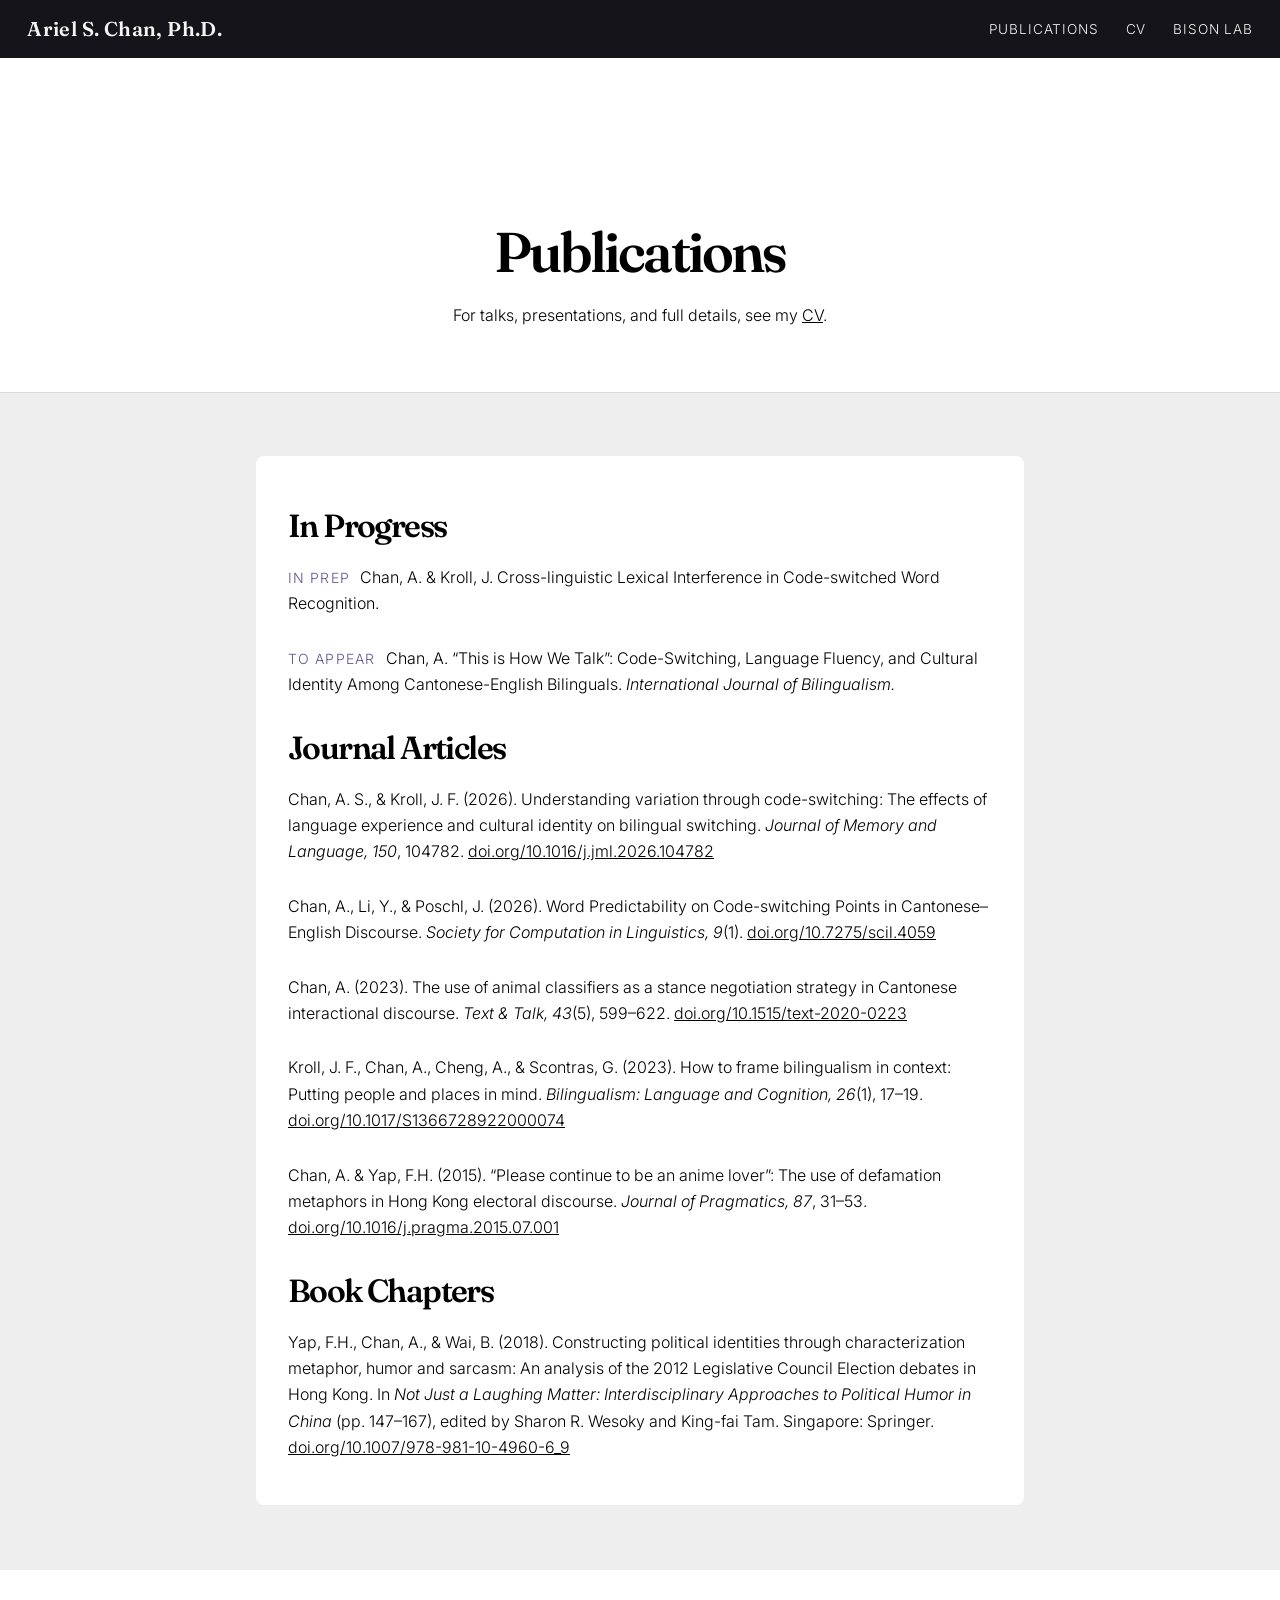
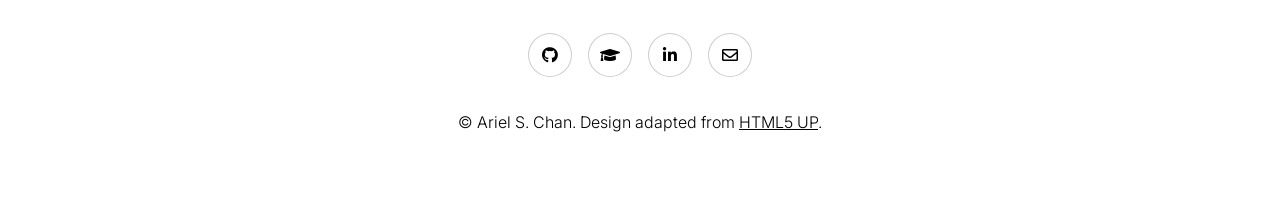
==== commit bb4560bc: "Replace CV PDF with shortened CV Google Doc link Co-Authored-By: Claude Sonnet 5 <noreply@anthropic." ====
--- a/publications.html
+++ b/publications.html
@@ -18,7 +18,7 @@
 		<nav class="site-nav">
 			<a class="brand" href="index.html">Ariel S. Chan, Ph.D.</a>
 			<a href="publications.html">Publications</a>
-			<a href="files/Ariel_Chan_CV.pdf" target="_blank" rel="noopener">CV</a>
+			<a href="https://docs.google.com/document/d/14j1sZZ8QLRs2C7bl2lus0fX-RBhSPSNixRRStNW-2lo/edit?usp=sharing" target="_blank" rel="noopener">CV</a>
 			<a href="https://bisonlab.sites.ucsc.edu/" target="_blank" rel="noopener">BiSoN Lab</a>
 		</nav>
 
@@ -27,7 +27,7 @@
 				<section class="wrapper style1 align-center" style="padding-top: 6em;">
 					<div class="inner medium">
 						<h1>Publications</h1>
-						<p>For talks, presentations, and full details, see my <a href="files/Ariel_Chan_CV.pdf" target="_blank" rel="noopener">CV</a>.</p>
+						<p>For talks, presentations, and full details, see my <a href="https://docs.google.com/document/d/14j1sZZ8QLRs2C7bl2lus0fX-RBhSPSNixRRStNW-2lo/edit?usp=sharing" target="_blank" rel="noopener">CV</a>.</p>
 					</div>
 				</section>
 
--- a/assets/css/custom.css
+++ b/assets/css/custom.css
@@ -49,7 +49,7 @@
 	font-weight: 600;
 	letter-spacing: 0.02em;
 	text-transform: none;
-	font-size: 1.15em;
+	font-size: 20px;
 }
 
 .pub-entry {
@@ -62,7 +62,7 @@
 
 .pub-tag {
 	display: inline-block;
-	font-size: 0.7em;
+	font-size: 14px;
 	text-transform: uppercase;
 	letter-spacing: 0.08em;
 	color: var(--accent-purple);
@@ -202,7 +202,7 @@
 }
 
 h2 {
-	font-size: 28px;
+	font-size: 32px;
 }
 
 /* Justify body copy in About and Beyond Research sections */
@@ -210,3 +210,15 @@
 #beyond p {
 	text-align: justify;
 }
+
+/* Footer social icons (GitHub, Scholar, LinkedIn, Email): hover to match accent purple */
+a.icon.style2:hover:before {
+	box-shadow: inset 0 0 0 1px var(--accent-purple) !important;
+	color: var(--accent-purple) !important;
+}
+
+a.icon.style2:active:before {
+	background-color: rgba(100, 83, 148, 0.1) !important;
+	box-shadow: inset 0 0 0 1px var(--accent-purple) !important;
+	color: var(--accent-purple) !important;
+}
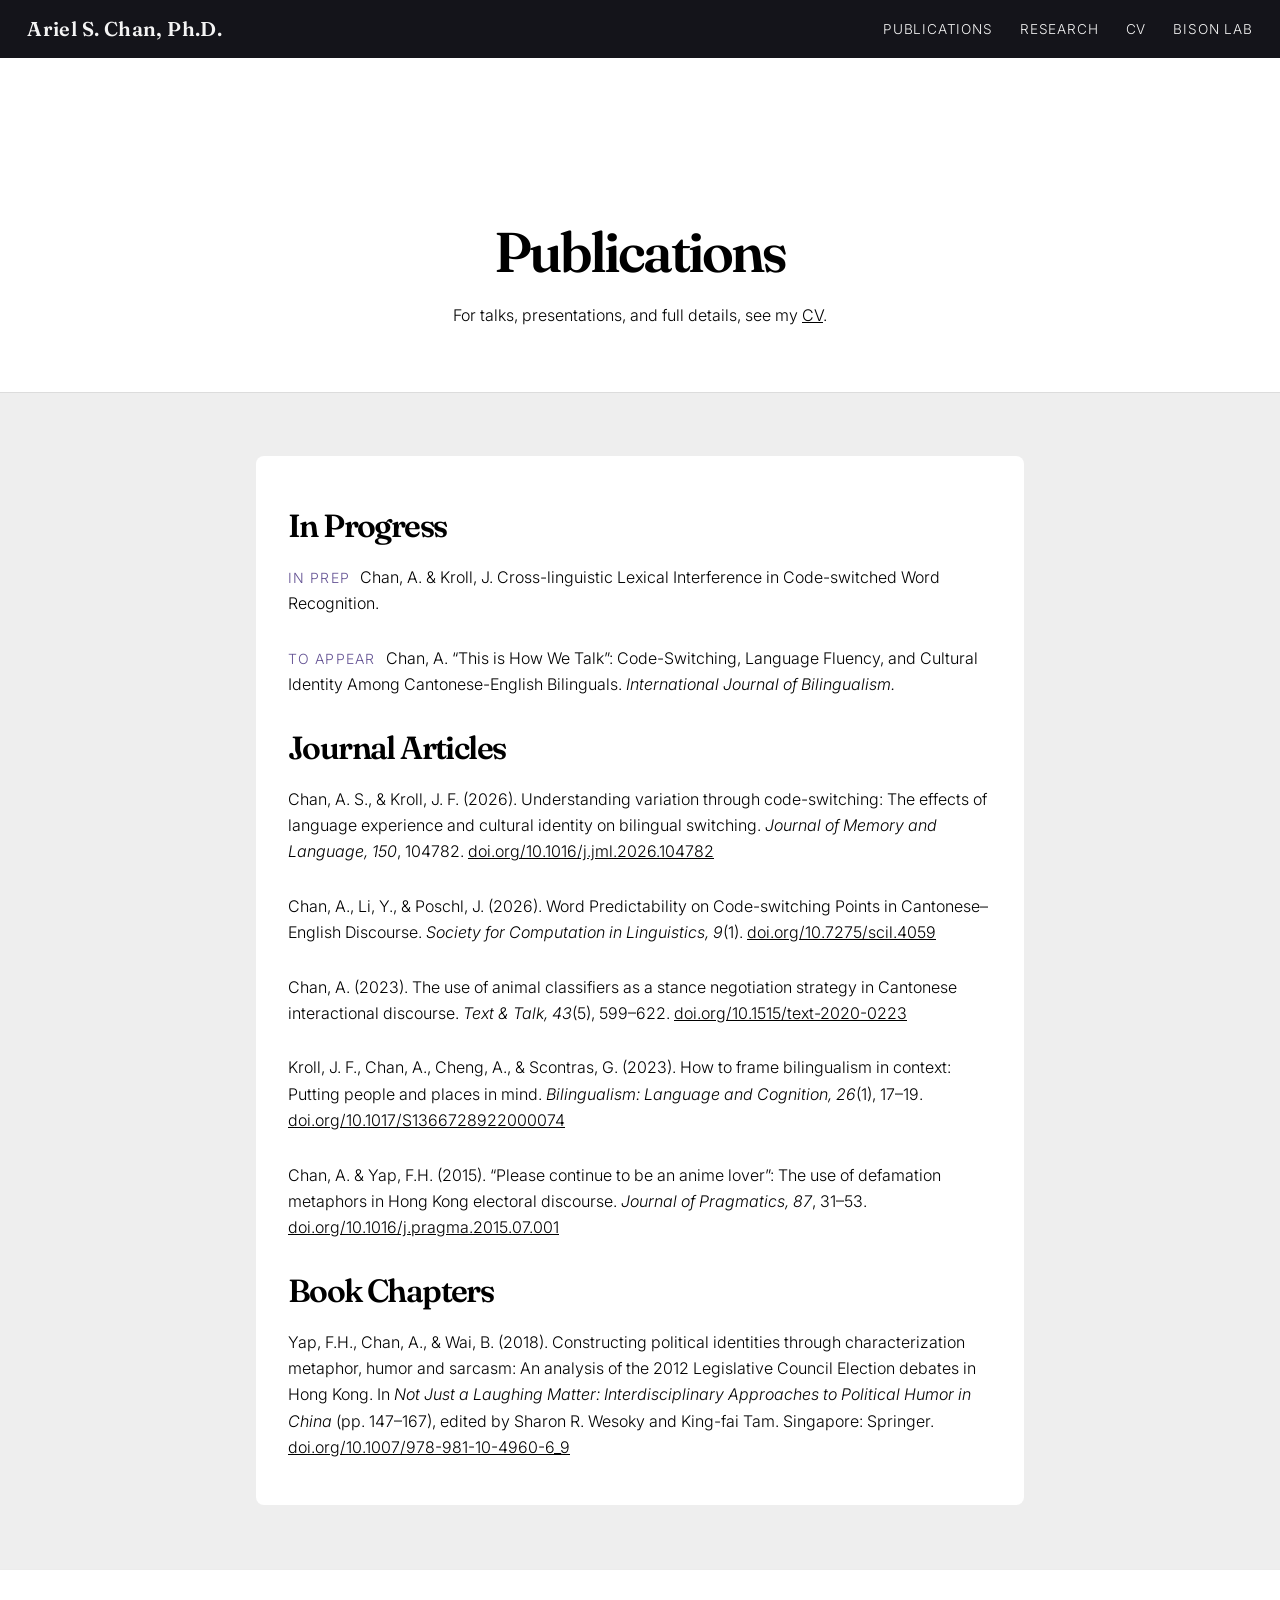
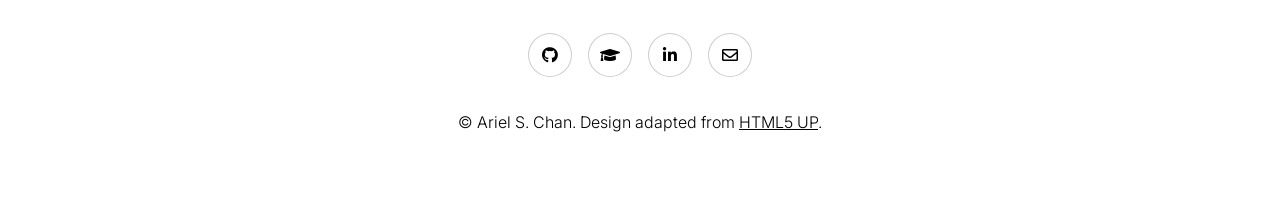
==== commit a3976c7f: "Add Research nav tab linking to BiSoN Lab research page Co-Authored-By: Claude Sonnet 5 <noreply@ant" ====
--- a/publications.html
+++ b/publications.html
@@ -18,7 +18,8 @@
 		<nav class="site-nav">
 			<a class="brand" href="index.html">Ariel S. Chan, Ph.D.</a>
 			<a href="publications.html">Publications</a>
-			<a href="https://docs.google.com/document/d/14j1sZZ8QLRs2C7bl2lus0fX-RBhSPSNixRRStNW-2lo/edit?usp=sharing" target="_blank" rel="noopener">CV</a>
+			<a href="https://bisonlab.sites.ucsc.edu/bison/research/">Research</a>
+			<a href="files/Ariel_Chan_CV.pdf" target="_blank" rel="noopener">CV</a>
 			<a href="https://bisonlab.sites.ucsc.edu/" target="_blank" rel="noopener">BiSoN Lab</a>
 		</nav>
 
@@ -27,7 +28,7 @@
 				<section class="wrapper style1 align-center" style="padding-top: 6em;">
 					<div class="inner medium">
 						<h1>Publications</h1>
-						<p>For talks, presentations, and full details, see my <a href="https://docs.google.com/document/d/14j1sZZ8QLRs2C7bl2lus0fX-RBhSPSNixRRStNW-2lo/edit?usp=sharing" target="_blank" rel="noopener">CV</a>.</p>
+						<p>For talks, presentations, and full details, see my <a href="files/Ariel_Chan_CV.pdf" target="_blank" rel="noopener">CV</a>.</p>
 					</div>
 				</section>
 
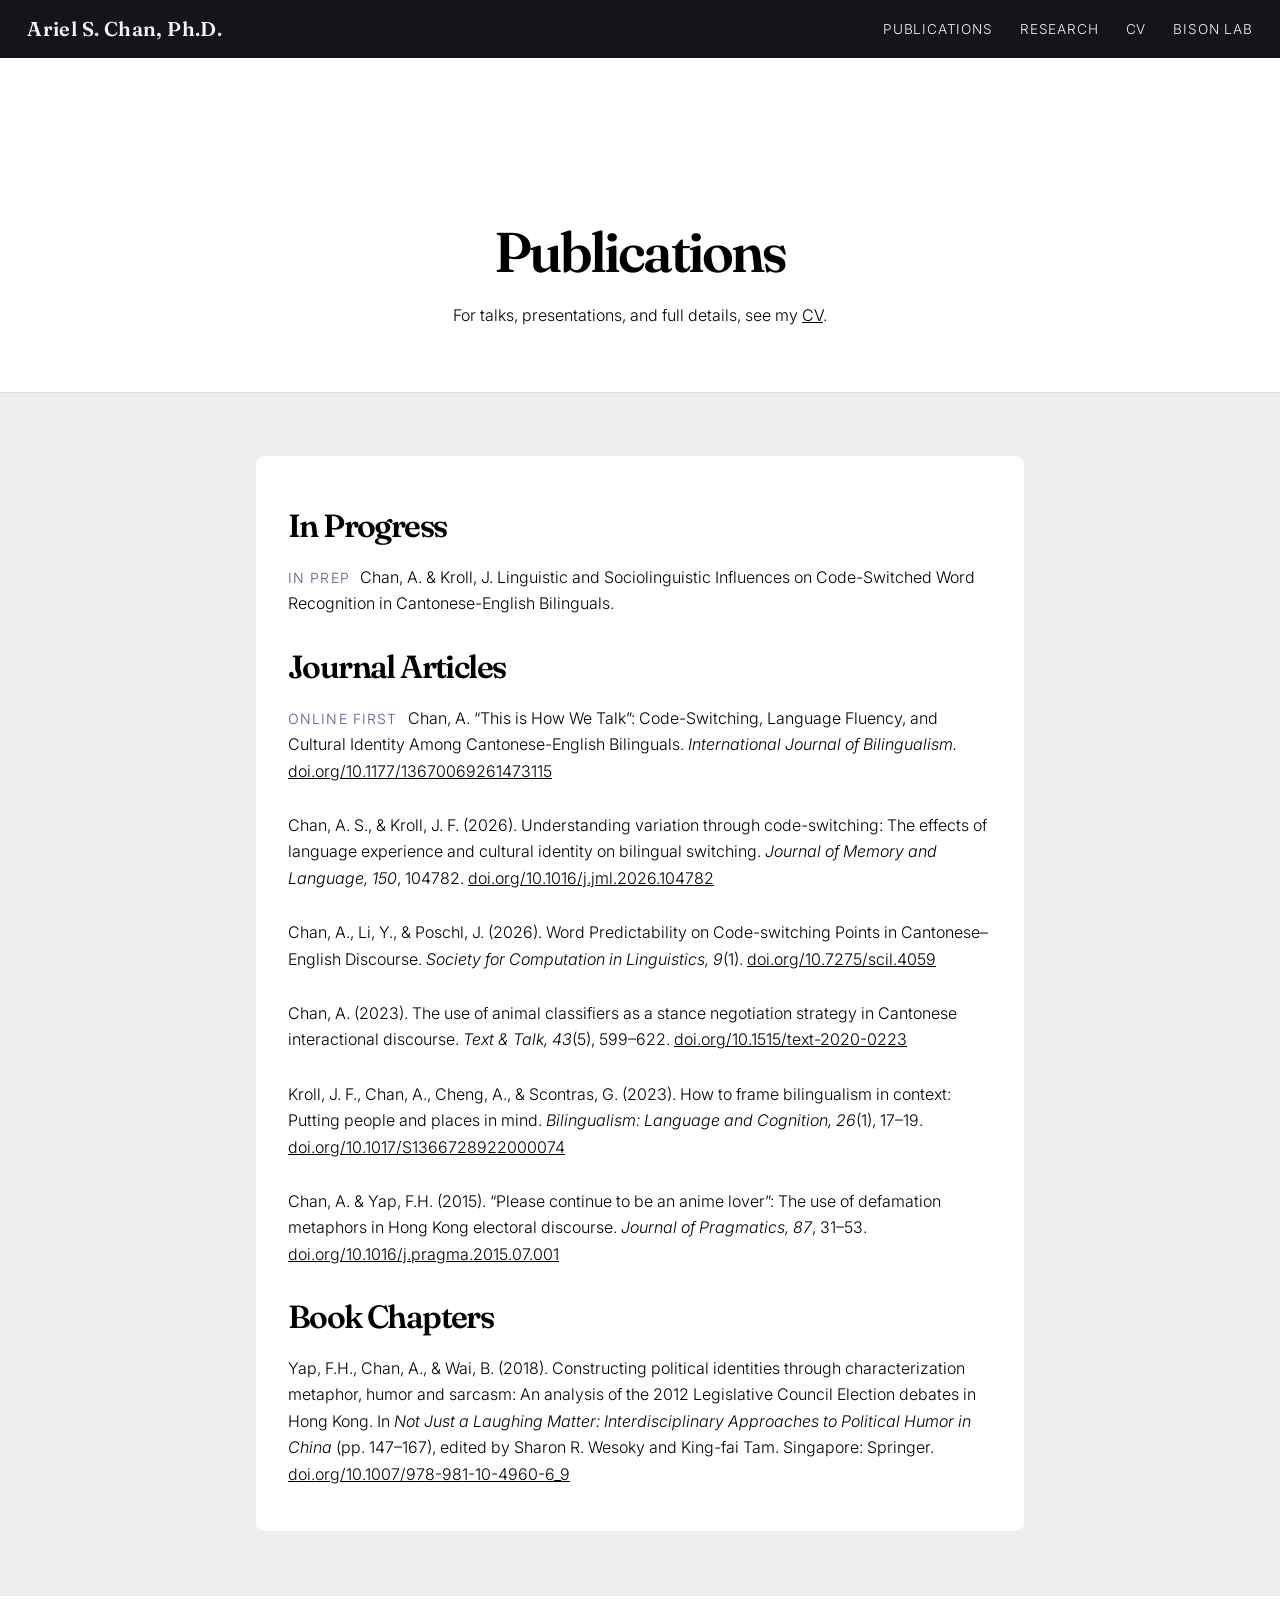
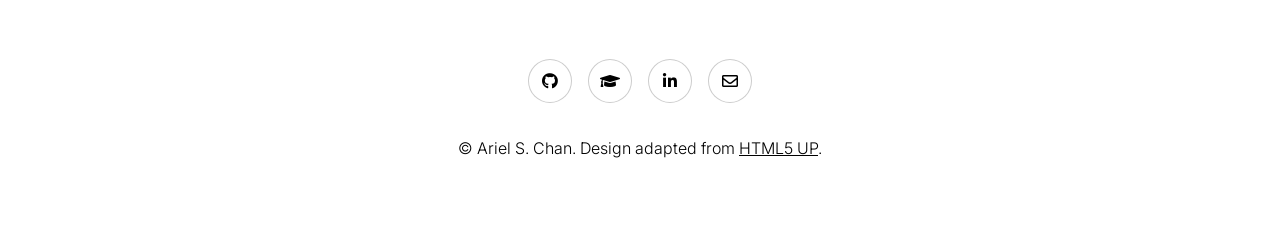
==== commit 9d5b4f2d: "Update CV, refresh publications, add embedded Research page - Swap in latest shortened CV PDF - Upda" ====
--- a/publications.html
+++ b/publications.html
@@ -18,7 +18,7 @@
 		<nav class="site-nav">
 			<a class="brand" href="index.html">Ariel S. Chan, Ph.D.</a>
 			<a href="publications.html">Publications</a>
-			<a href="https://bisonlab.sites.ucsc.edu/bison/research/">Research</a>
+			<a href="research.html">Research</a>
 			<a href="files/Ariel_Chan_CV.pdf" target="_blank" rel="noopener">CV</a>
 			<a href="https://bisonlab.sites.ucsc.edu/" target="_blank" rel="noopener">BiSoN Lab</a>
 		</nav>
@@ -37,14 +37,14 @@
 						<h2>In Progress</h2>
 
 						<div class="pub-entry">
-							<span class="pub-tag">In prep</span>Chan, A. &amp; Kroll, J. Cross-linguistic Lexical Interference in Code-switched Word Recognition.
-						</div>
-
-						<div class="pub-entry">
-							<span class="pub-tag">To appear</span>Chan, A. &ldquo;This is How We Talk&rdquo;: Code-Switching, Language Fluency, and Cultural Identity Among Cantonese-English Bilinguals. <span class="pub-venue">International Journal of Bilingualism.</span>
+							<span class="pub-tag">In prep</span>Chan, A. &amp; Kroll, J. Linguistic and Sociolinguistic Influences on Code-Switched Word Recognition in Cantonese-English Bilinguals.
 						</div>
 
 						<h2>Journal Articles</h2>
+
+						<div class="pub-entry">
+							<span class="pub-tag">Online First</span>Chan, A. &ldquo;This is How We Talk&rdquo;: Code-Switching, Language Fluency, and Cultural Identity Among Cantonese-English Bilinguals. <span class="pub-venue">International Journal of Bilingualism.</span> <a href="https://doi.org/10.1177/13670069261473115" target="_blank" rel="noopener">doi.org/10.1177/13670069261473115</a>
+						</div>
 
 						<div class="pub-entry">
 							Chan, A. S., &amp; Kroll, J. F. (2026). Understanding variation through code-switching: The effects of language experience and cultural identity on bilingual switching. <span class="pub-venue">Journal of Memory and Language, 150</span>, 104782. <a href="https://doi.org/10.1016/j.jml.2026.104782" target="_blank" rel="noopener">doi.org/10.1016/j.jml.2026.104782</a>
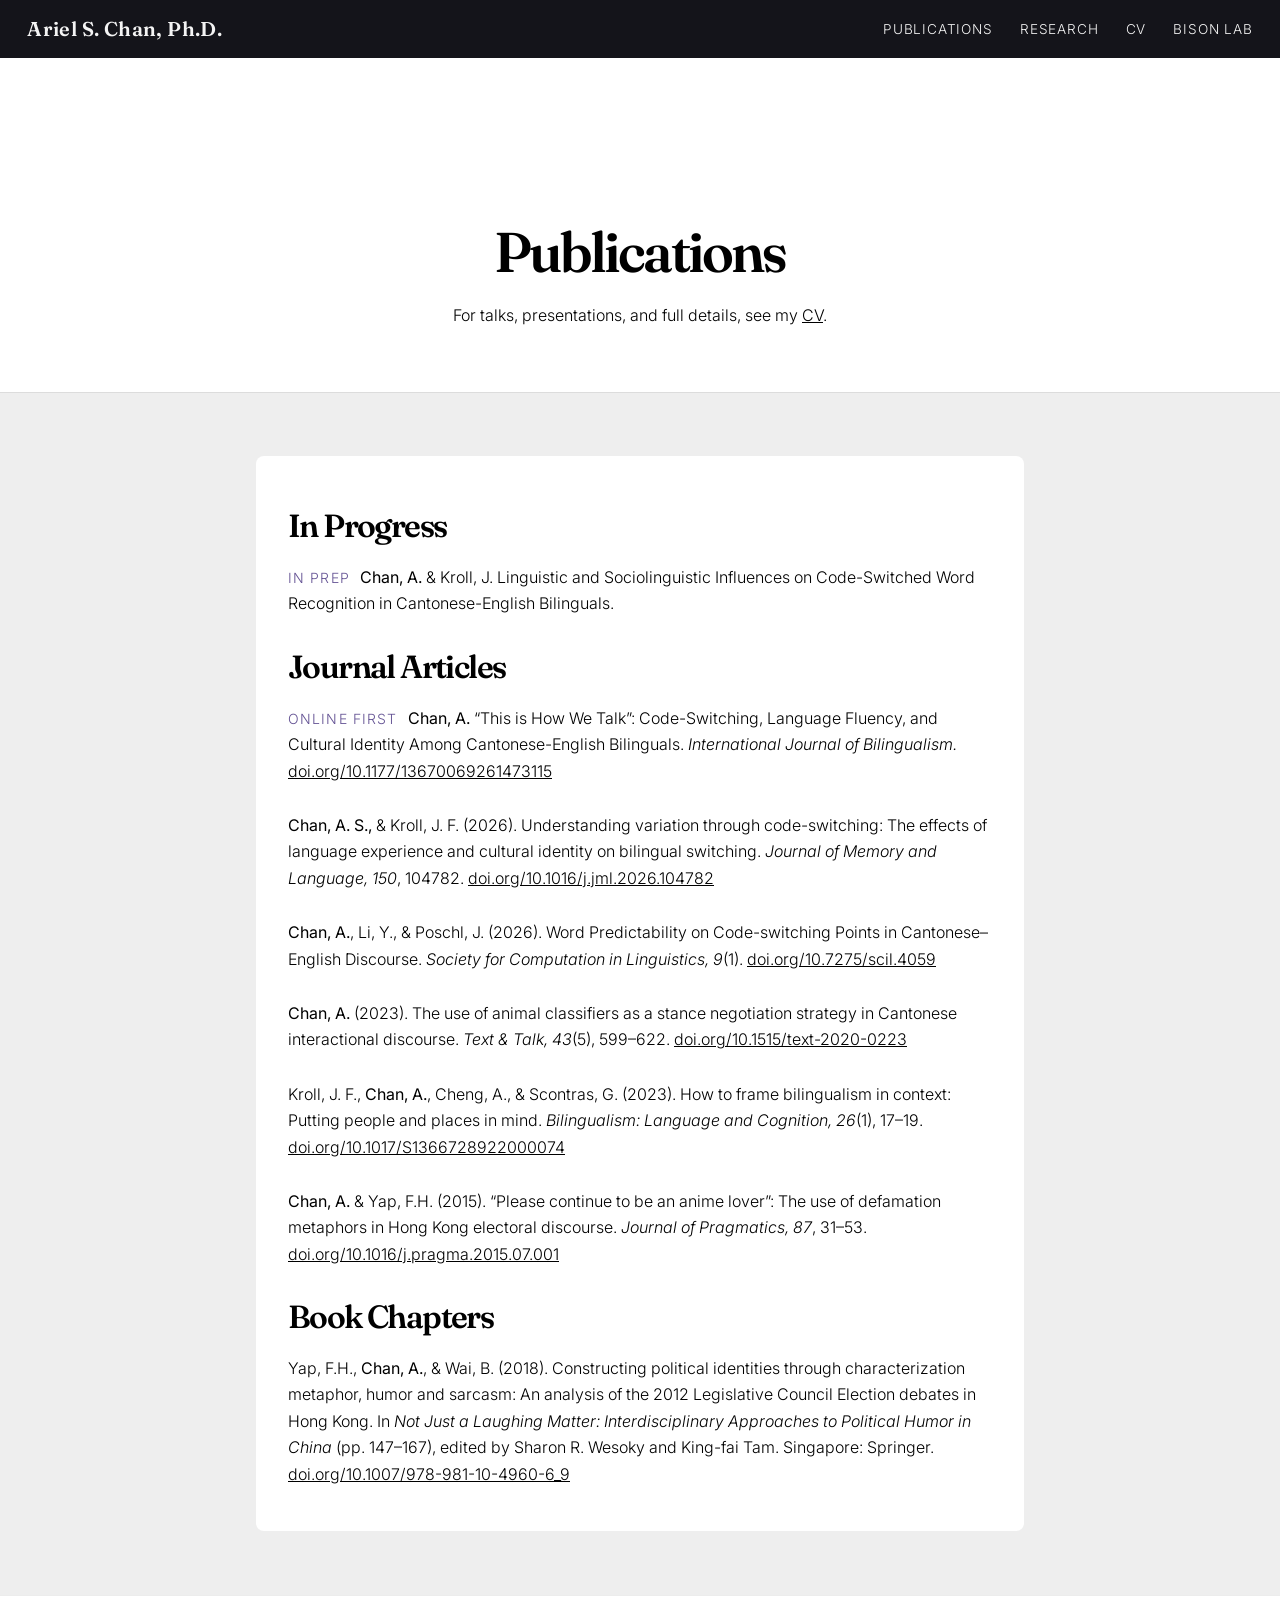
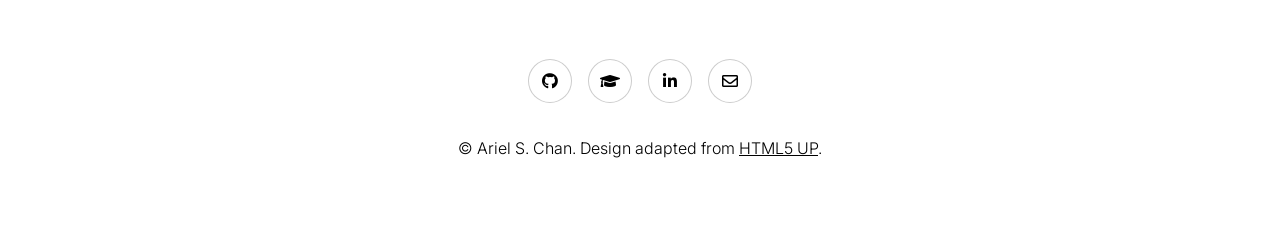
==== commit 34f75806: "Bold Ariel Chan's name in publications list Co-Authored-By: Claude Sonnet 5 <noreply@anthropic.com> " ====
--- a/publications.html
+++ b/publications.html
@@ -18,7 +18,7 @@
 		<nav class="site-nav">
 			<a class="brand" href="index.html">Ariel S. Chan, Ph.D.</a>
 			<a href="publications.html">Publications</a>
-			<a href="research.html">Research</a>
+			<a href="https://bisonlab.sites.ucsc.edu/bison/research/">Research</a>
 			<a href="files/Ariel_Chan_CV.pdf" target="_blank" rel="noopener">CV</a>
 			<a href="https://bisonlab.sites.ucsc.edu/" target="_blank" rel="noopener">BiSoN Lab</a>
 		</nav>
@@ -37,39 +37,39 @@
 						<h2>In Progress</h2>
 
 						<div class="pub-entry">
-							<span class="pub-tag">In prep</span>Chan, A. &amp; Kroll, J. Linguistic and Sociolinguistic Influences on Code-Switched Word Recognition in Cantonese-English Bilinguals.
+							<span class="pub-tag">In prep</span><b>Chan, A.</b> &amp; Kroll, J. Linguistic and Sociolinguistic Influences on Code-Switched Word Recognition in Cantonese-English Bilinguals.
 						</div>
 
 						<h2>Journal Articles</h2>
 
 						<div class="pub-entry">
-							<span class="pub-tag">Online First</span>Chan, A. &ldquo;This is How We Talk&rdquo;: Code-Switching, Language Fluency, and Cultural Identity Among Cantonese-English Bilinguals. <span class="pub-venue">International Journal of Bilingualism.</span> <a href="https://doi.org/10.1177/13670069261473115" target="_blank" rel="noopener">doi.org/10.1177/13670069261473115</a>
+							<span class="pub-tag">Online First</span><b>Chan, A.</b> &ldquo;This is How We Talk&rdquo;: Code-Switching, Language Fluency, and Cultural Identity Among Cantonese-English Bilinguals. <span class="pub-venue">International Journal of Bilingualism.</span> <a href="https://doi.org/10.1177/13670069261473115" target="_blank" rel="noopener">doi.org/10.1177/13670069261473115</a>
 						</div>
 
 						<div class="pub-entry">
-							Chan, A. S., &amp; Kroll, J. F. (2026). Understanding variation through code-switching: The effects of language experience and cultural identity on bilingual switching. <span class="pub-venue">Journal of Memory and Language, 150</span>, 104782. <a href="https://doi.org/10.1016/j.jml.2026.104782" target="_blank" rel="noopener">doi.org/10.1016/j.jml.2026.104782</a>
+							<b>Chan, A. S.,</b> &amp; Kroll, J. F. (2026). Understanding variation through code-switching: The effects of language experience and cultural identity on bilingual switching. <span class="pub-venue">Journal of Memory and Language, 150</span>, 104782. <a href="https://doi.org/10.1016/j.jml.2026.104782" target="_blank" rel="noopener">doi.org/10.1016/j.jml.2026.104782</a>
 						</div>
 
 						<div class="pub-entry">
-							Chan, A., Li, Y., &amp; Poschl, J. (2026). Word Predictability on Code-switching Points in Cantonese&ndash;English Discourse. <span class="pub-venue">Society for Computation in Linguistics, 9</span>(1). <a href="https://doi.org/10.7275/scil.4059" target="_blank" rel="noopener">doi.org/10.7275/scil.4059</a>
+							<b>Chan, A.</b>, Li, Y., &amp; Poschl, J. (2026). Word Predictability on Code-switching Points in Cantonese&ndash;English Discourse. <span class="pub-venue">Society for Computation in Linguistics, 9</span>(1). <a href="https://doi.org/10.7275/scil.4059" target="_blank" rel="noopener">doi.org/10.7275/scil.4059</a>
 						</div>
 
 						<div class="pub-entry">
-							Chan, A. (2023). The use of animal classifiers as a stance negotiation strategy in Cantonese interactional discourse. <span class="pub-venue">Text &amp; Talk, 43</span>(5), 599&ndash;622. <a href="https://doi.org/10.1515/text-2020-0223" target="_blank" rel="noopener">doi.org/10.1515/text-2020-0223</a>
+							<b>Chan, A.</b> (2023). The use of animal classifiers as a stance negotiation strategy in Cantonese interactional discourse. <span class="pub-venue">Text &amp; Talk, 43</span>(5), 599&ndash;622. <a href="https://doi.org/10.1515/text-2020-0223" target="_blank" rel="noopener">doi.org/10.1515/text-2020-0223</a>
 						</div>
 
 						<div class="pub-entry">
-							Kroll, J. F., Chan, A., Cheng, A., &amp; Scontras, G. (2023). How to frame bilingualism in context: Putting people and places in mind. <span class="pub-venue">Bilingualism: Language and Cognition, 26</span>(1), 17&ndash;19. <a href="https://doi.org/10.1017/S1366728922000074" target="_blank" rel="noopener">doi.org/10.1017/S1366728922000074</a>
+							Kroll, J. F., <b>Chan, A.</b>, Cheng, A., &amp; Scontras, G. (2023). How to frame bilingualism in context: Putting people and places in mind. <span class="pub-venue">Bilingualism: Language and Cognition, 26</span>(1), 17&ndash;19. <a href="https://doi.org/10.1017/S1366728922000074" target="_blank" rel="noopener">doi.org/10.1017/S1366728922000074</a>
 						</div>
 
 						<div class="pub-entry">
-							Chan, A. &amp; Yap, F.H. (2015). &ldquo;Please continue to be an anime lover&rdquo;: The use of defamation metaphors in Hong Kong electoral discourse. <span class="pub-venue">Journal of Pragmatics, 87</span>, 31&ndash;53. <a href="https://doi.org/10.1016/j.pragma.2015.07.001" target="_blank" rel="noopener">doi.org/10.1016/j.pragma.2015.07.001</a>
+							<b>Chan, A.</b> &amp; Yap, F.H. (2015). &ldquo;Please continue to be an anime lover&rdquo;: The use of defamation metaphors in Hong Kong electoral discourse. <span class="pub-venue">Journal of Pragmatics, 87</span>, 31&ndash;53. <a href="https://doi.org/10.1016/j.pragma.2015.07.001" target="_blank" rel="noopener">doi.org/10.1016/j.pragma.2015.07.001</a>
 						</div>
 
 						<h2>Book Chapters</h2>
 
 						<div class="pub-entry">
-							Yap, F.H., Chan, A., &amp; Wai, B. (2018). Constructing political identities through characterization metaphor, humor and sarcasm: An analysis of the 2012 Legislative Council Election debates in Hong Kong. In <span class="pub-venue">Not Just a Laughing Matter: Interdisciplinary Approaches to Political Humor in China</span> (pp. 147&ndash;167), edited by Sharon R. Wesoky and King-fai Tam. Singapore: Springer. <a href="https://doi.org/10.1007/978-981-10-4960-6_9" target="_blank" rel="noopener">doi.org/10.1007/978-981-10-4960-6_9</a>
+							Yap, F.H., <b>Chan, A.</b>, &amp; Wai, B. (2018). Constructing political identities through characterization metaphor, humor and sarcasm: An analysis of the 2012 Legislative Council Election debates in Hong Kong. In <span class="pub-venue">Not Just a Laughing Matter: Interdisciplinary Approaches to Political Humor in China</span> (pp. 147&ndash;167), edited by Sharon R. Wesoky and King-fai Tam. Singapore: Springer. <a href="https://doi.org/10.1007/978-981-10-4960-6_9" target="_blank" rel="noopener">doi.org/10.1007/978-981-10-4960-6_9</a>
 						</div>
 
 					</div>
